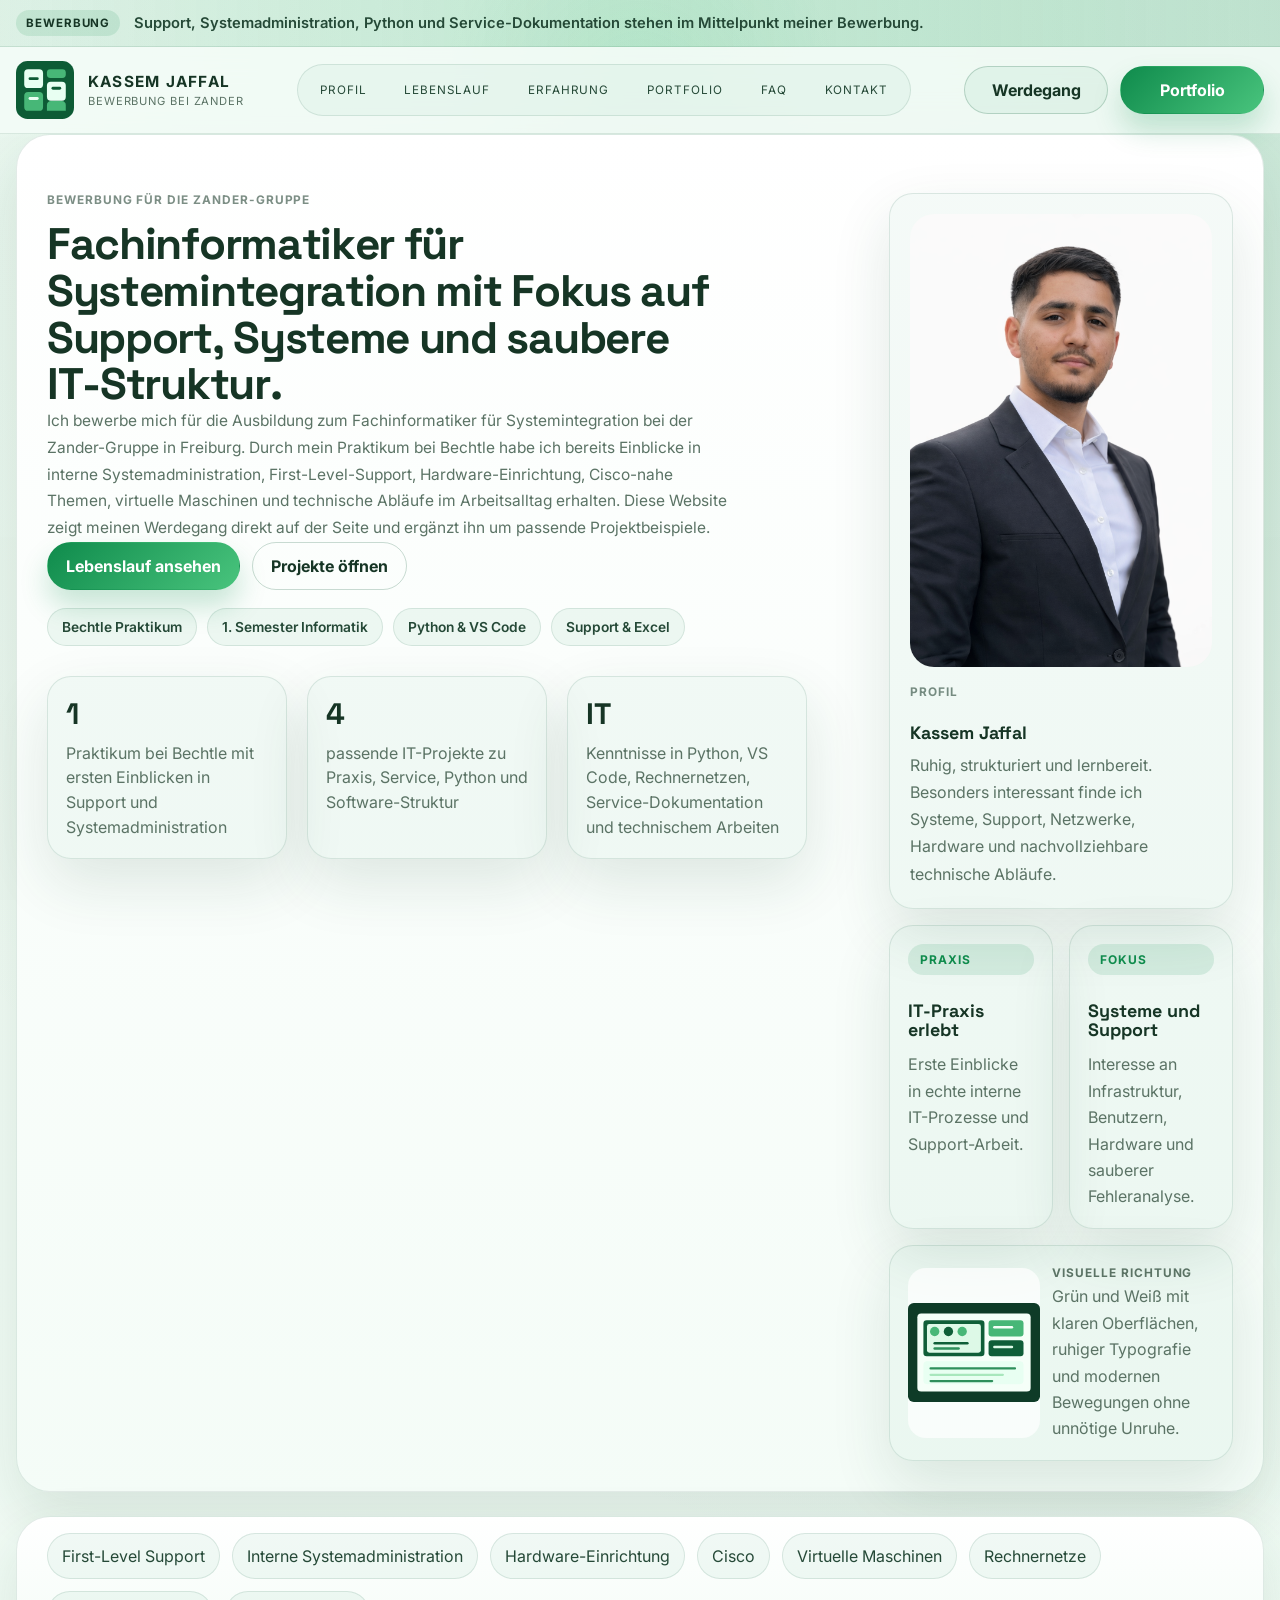
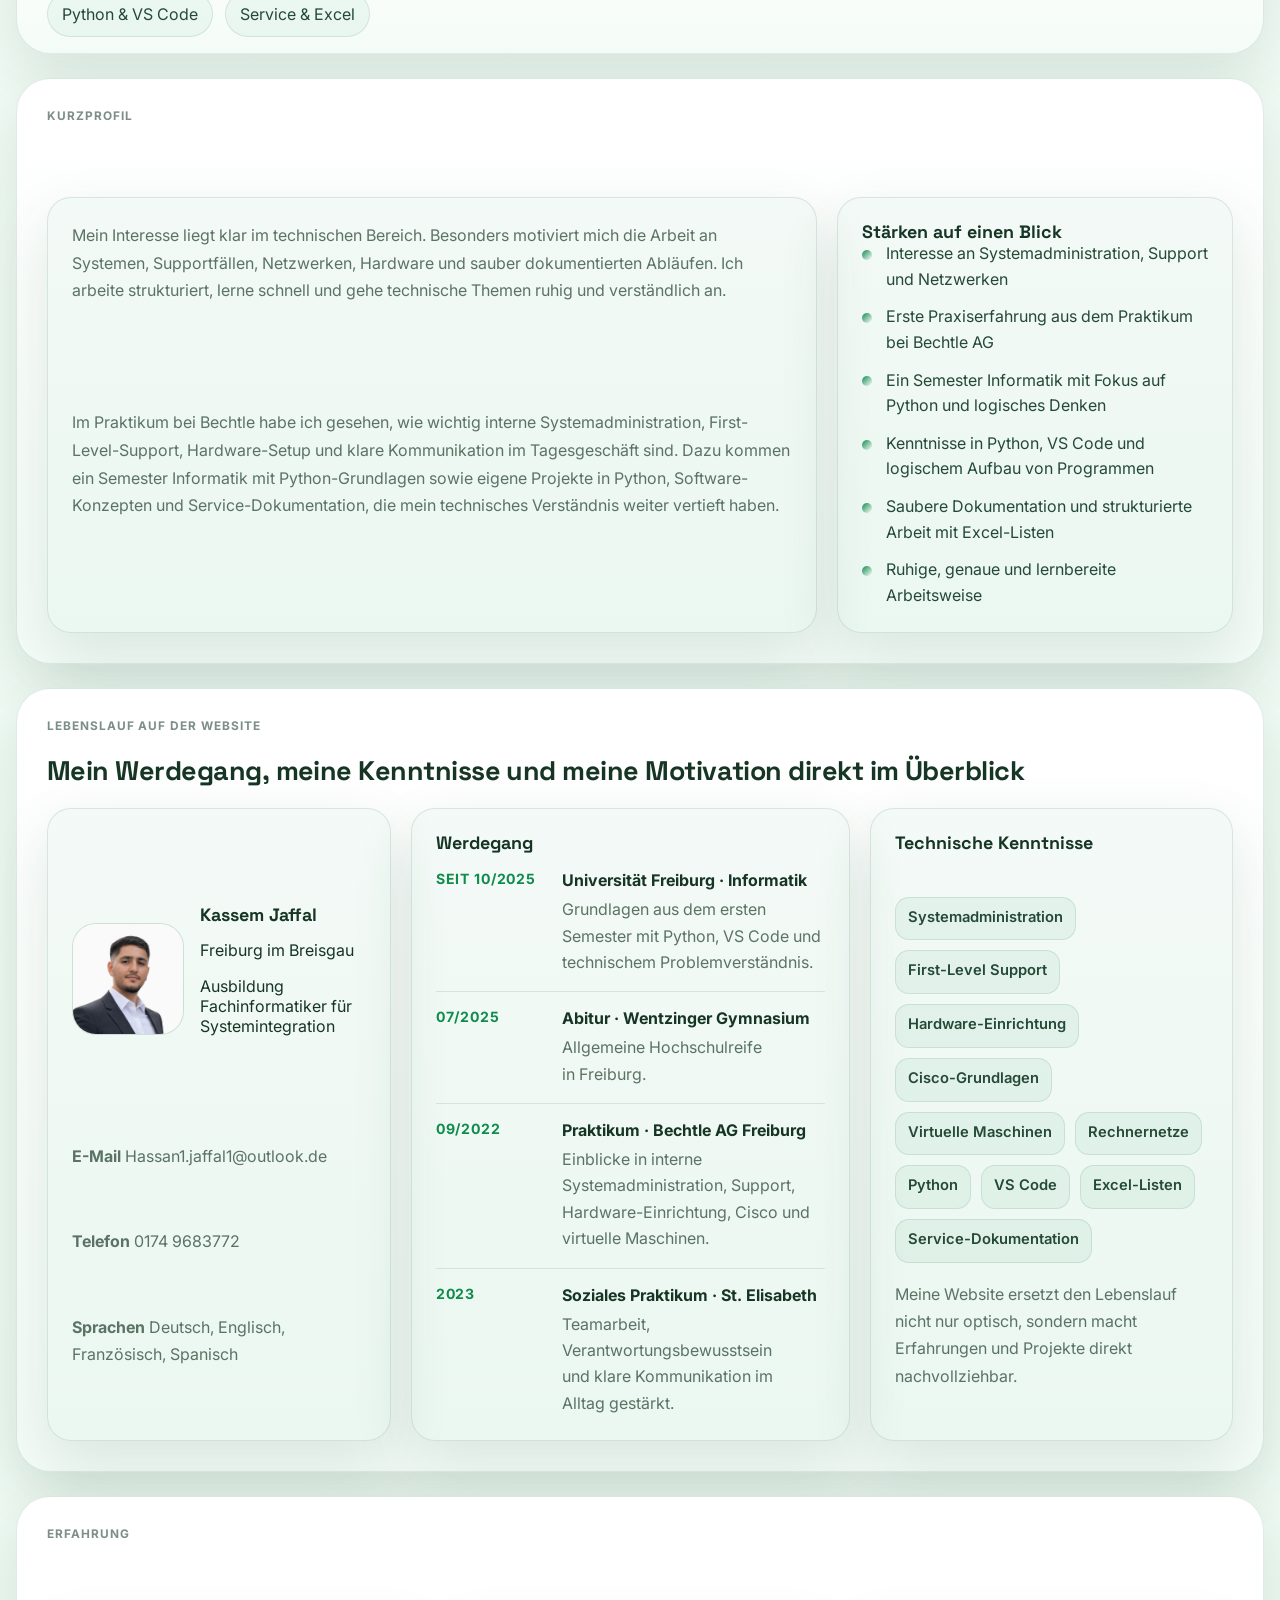
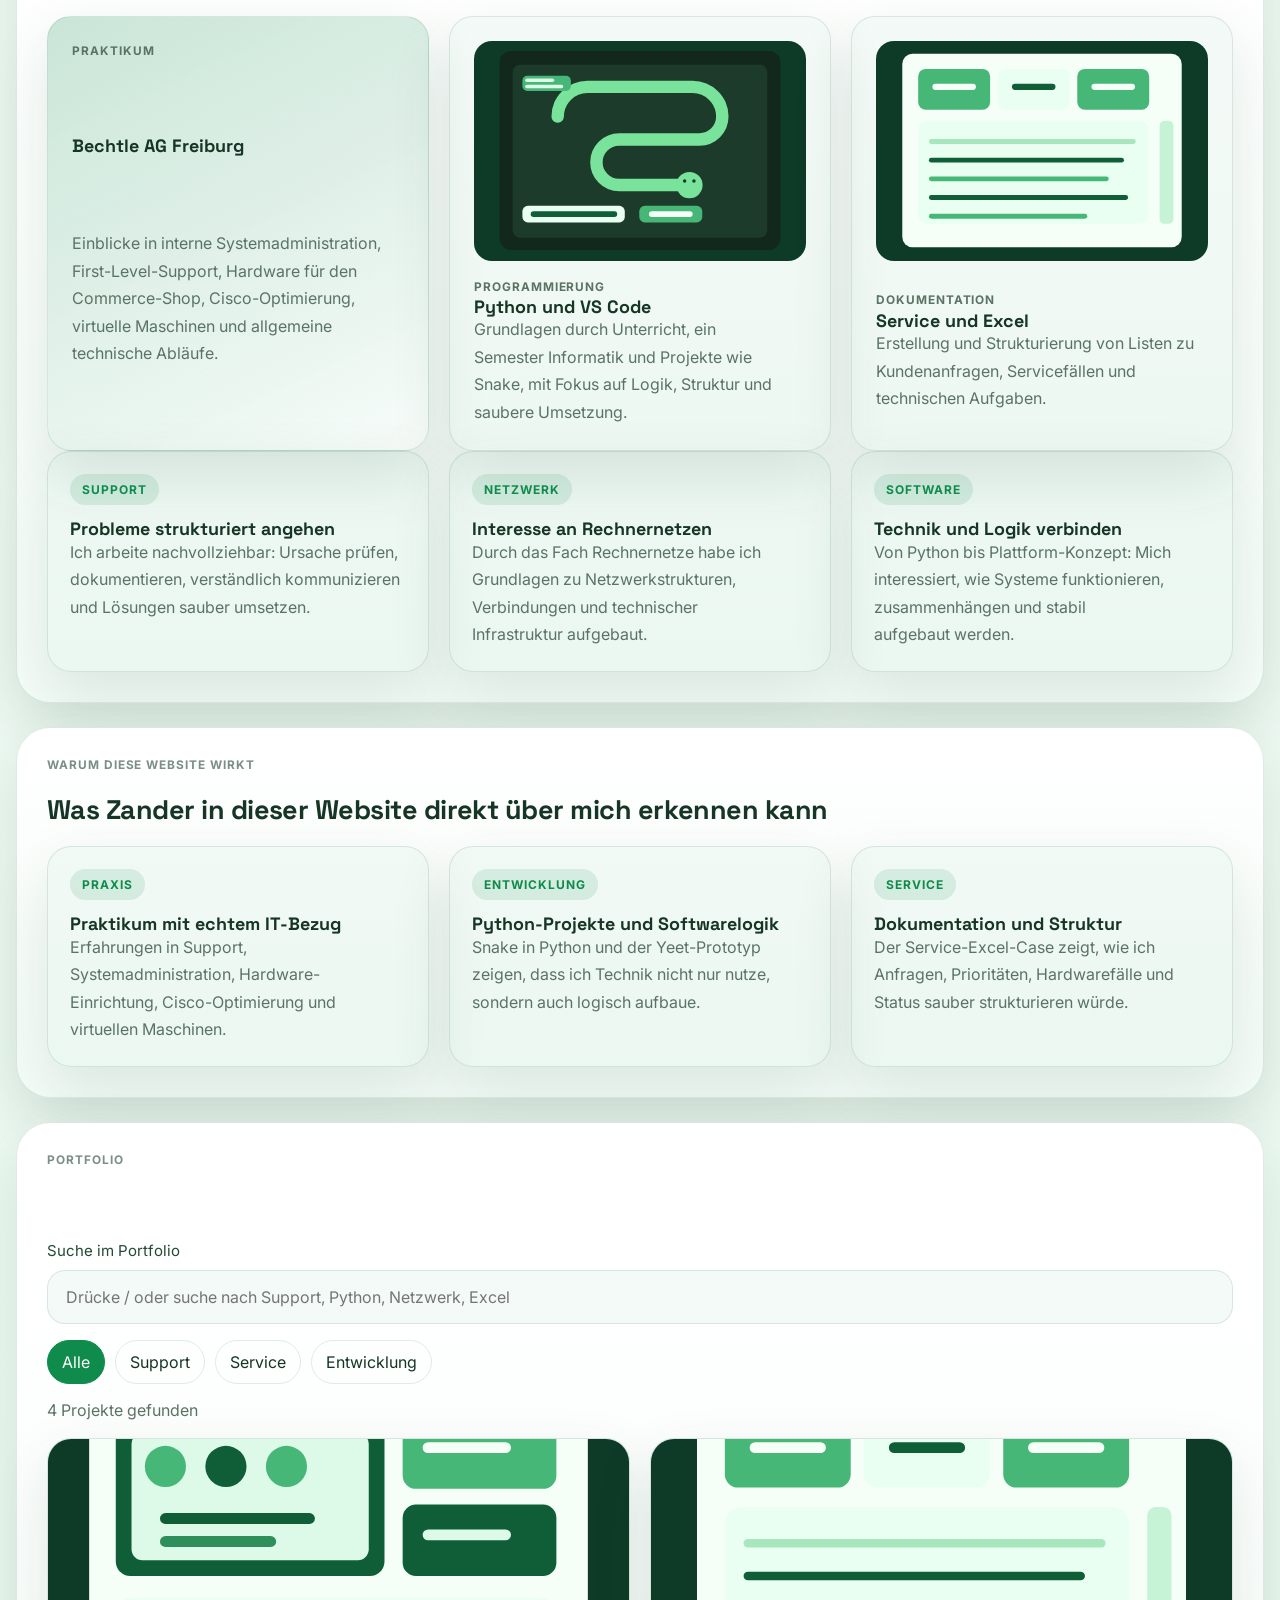
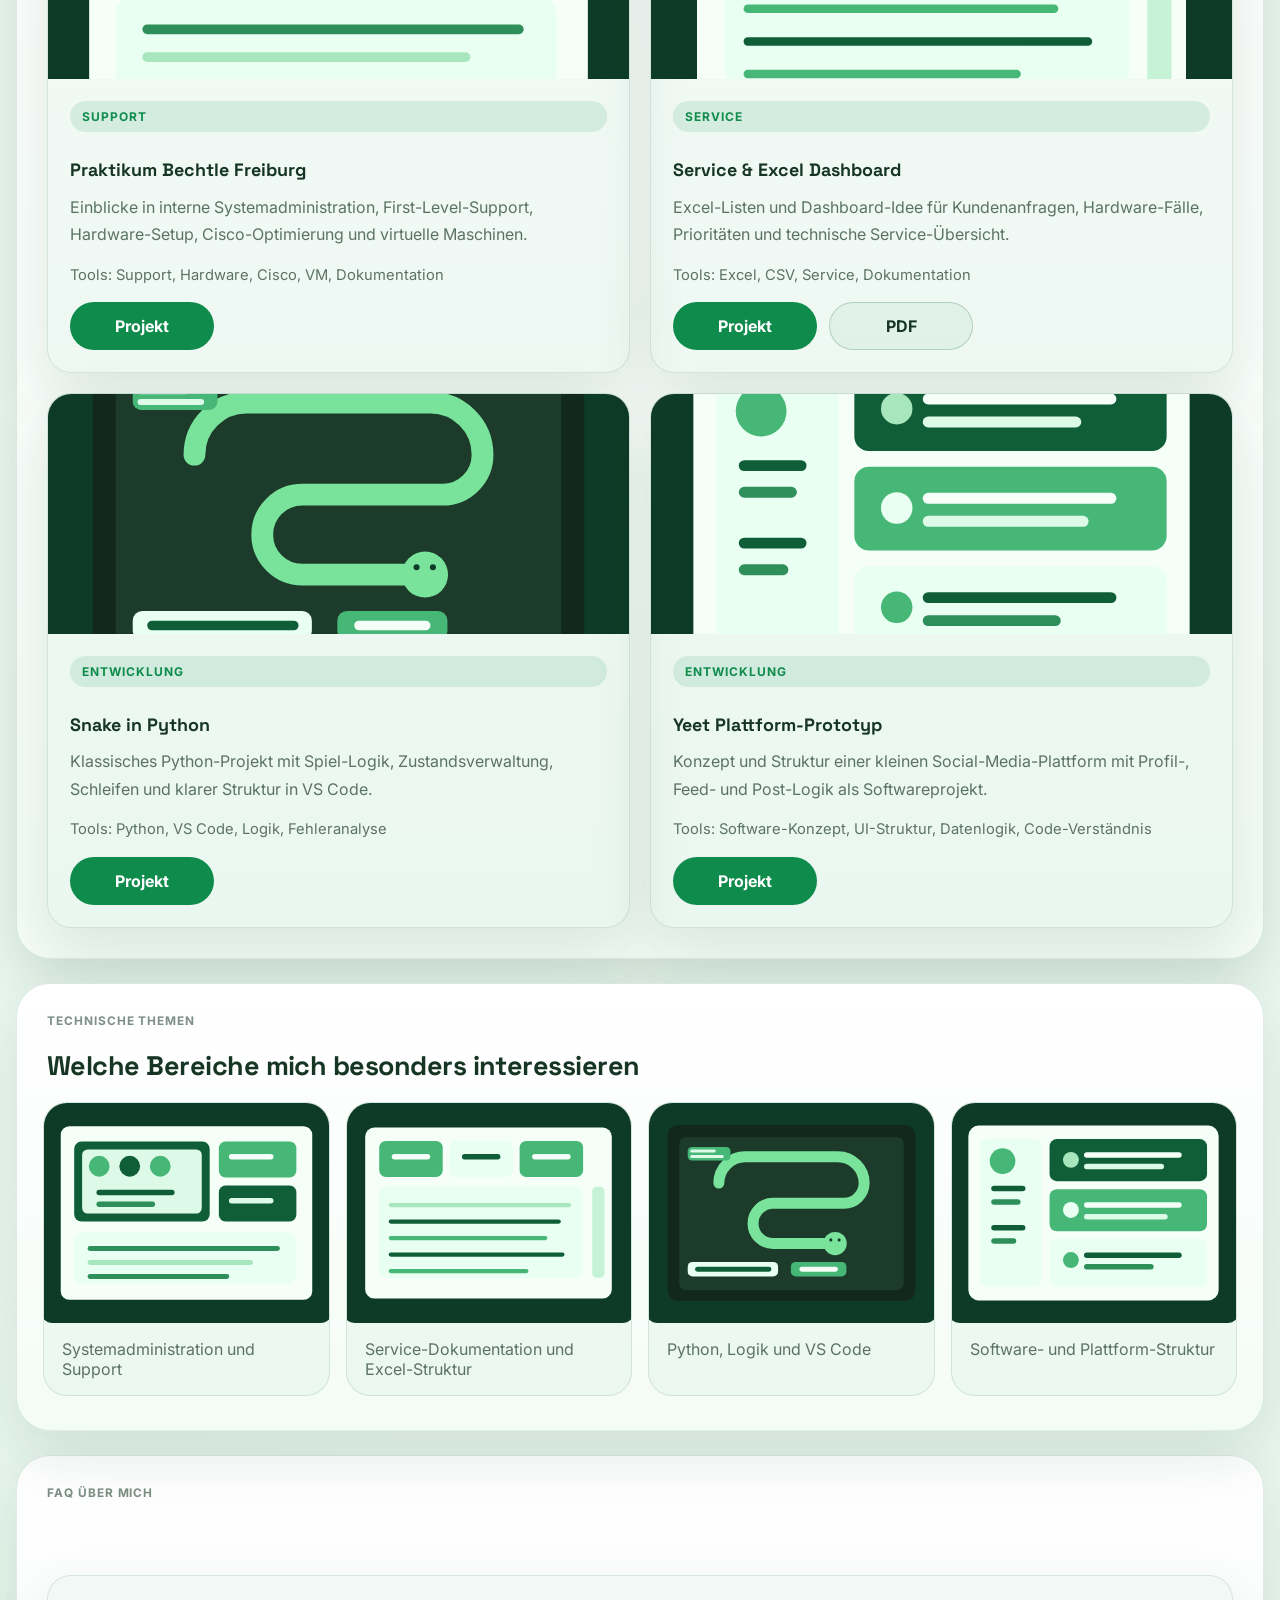
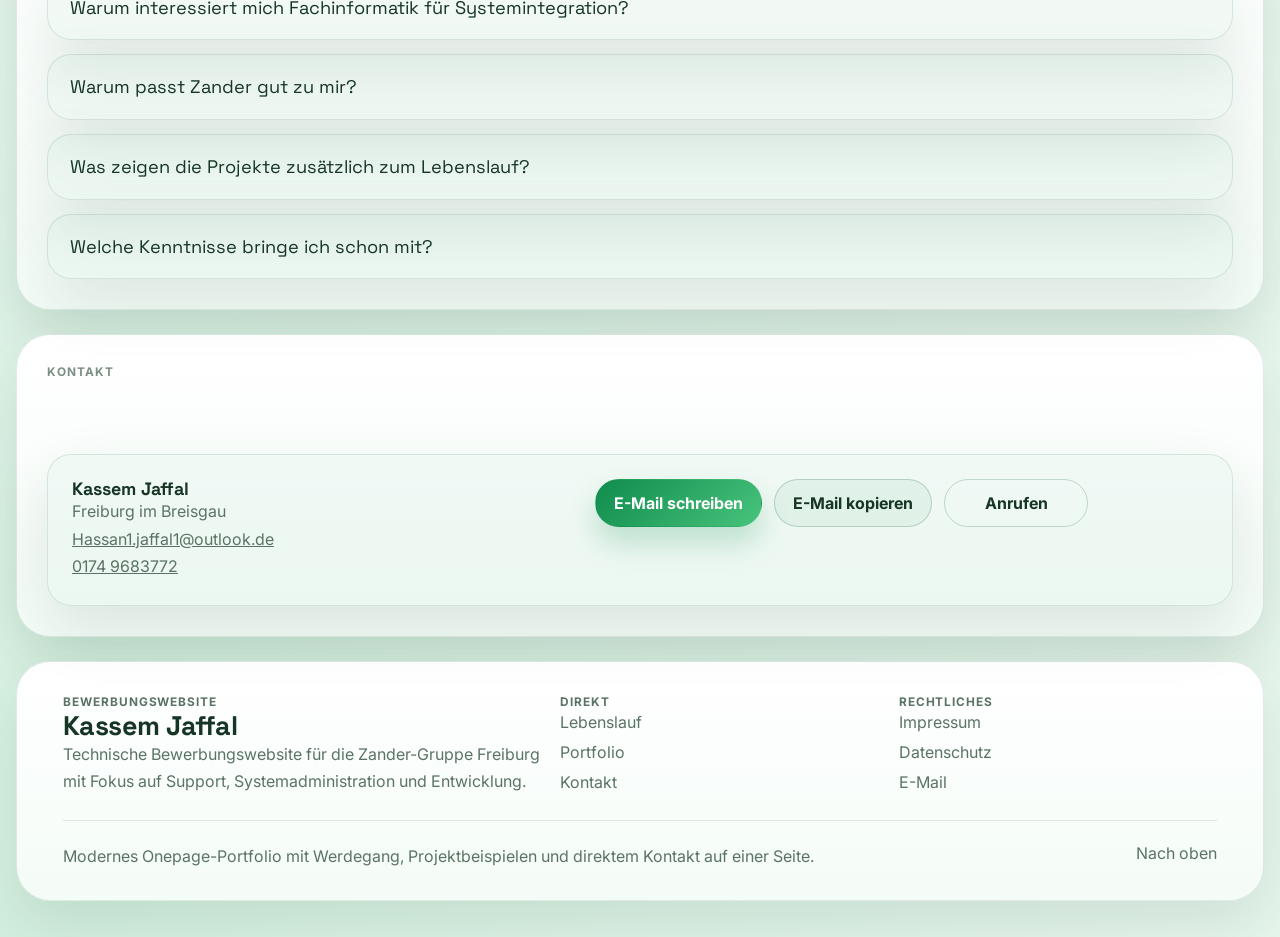
==== index.html @ 0fe43de8 "Build Bewerbung-Portfolio website for Zander" ====
<!DOCTYPE html>
<html lang="de">
  <head>
    <meta charset="UTF-8" />
    <meta name="viewport" content="width=device-width, initial-scale=1.0" />
    <title>Kassem Jaffal | Bewerbung Fachinformatiker für Systemintegration</title>
    <meta
      name="description"
      content="Bewerbungswebsite von Kassem Jaffal für die Zander-Gruppe Freiburg mit Fokus auf Systemadministration, Support, Python, Service-Dokumentation und technische Projektarbeit."
    />
    <link rel="stylesheet" href="styles.css" />
  </head>
  <body>
    <div class="scroll-progress" id="scrollProgress"></div>

    <div class="announcement-bar">
      <div class="announcement-bar__inner">
        <span class="announcement-bar__label">Bewerbung</span>
        <strong id="announcementText">Fachinformatiker für Systemintegration mit Praxiserfahrung im IT-Support und eigenem Portfolio für die Bewerbung bei Zander.</strong>
      </div>
    </div>

    <header class="site-header">
      <div class="site-header__inner">
        <a class="brand" href="#top" aria-label="Startseite">
          <img src="assets/bechtle-mark.svg" alt="Grün-weißes technisches Signet" />
          <span>
            <strong>Kassem Jaffal</strong>
            <small>Bewerbung bei Zander</small>
          </span>
        </a>

        <nav class="site-nav" aria-label="Hauptnavigation">
          <a class="site-nav__link" href="#profil">Profil</a>
          <a class="site-nav__link" href="#lebenslauf">Lebenslauf</a>
          <a class="site-nav__link" href="#erfahrung">Erfahrung</a>
          <a class="site-nav__link" href="#portfolio">Portfolio</a>
          <a class="site-nav__link" href="#faq">FAQ</a>
          <a class="site-nav__link" href="#kontakt">Kontakt</a>
        </nav>

        <div class="site-header__actions">
          <a class="button button--secondary" href="#lebenslauf">Werdegang</a>
          <a class="button button--primary" href="#portfolio">Portfolio</a>
        </div>
      </div>
    </header>

    <main id="top">
      <section class="hero" data-section="hero" data-reveal>
        <div class="hero__copy">
          <p class="eyebrow">Bewerbung für die Zander-Gruppe</p>
          <h1>Fachinformatiker für Systemintegration mit Fokus auf Support, Systeme und saubere IT-Struktur.</h1>
          <p class="hero__lead">
            Ich bewerbe mich für die Ausbildung zum Fachinformatiker für
            Systemintegration bei der Zander-Gruppe in Freiburg. Durch mein Praktikum bei
            Bechtle habe ich bereits Einblicke in interne Systemadministration,
            First-Level-Support, Hardware-Einrichtung, Cisco-nahe Themen,
            virtuelle Maschinen und technische Abläufe im Arbeitsalltag
            erhalten. Diese Website zeigt meinen Werdegang direkt auf der Seite
            und ergänzt ihn um passende Projektbeispiele.
          </p>

          <div class="hero__actions">
            <a class="button button--primary" href="#lebenslauf">Lebenslauf ansehen</a>
            <a class="button button--ghost" href="#portfolio">Projekte öffnen</a>
          </div>

          <div class="status-stack">
            <span class="status-pill">Bechtle Praktikum</span>
            <span class="status-pill">1. Semester Informatik</span>
            <span class="status-pill">Python &amp; VS Code</span>
            <span class="status-pill">Support &amp; Excel</span>
          </div>

          <div class="hero__facts">
            <article data-spotlight>
              <strong data-count="1">1</strong>
              <span>Praktikum bei Bechtle mit ersten Einblicken in Support und Systemadministration</span>
            </article>
            <article data-spotlight>
              <strong data-count="4">4</strong>
              <span>passende IT-Projekte zu Praxis, Service, Python und Software-Struktur</span>
            </article>
            <article data-spotlight>
              <strong>IT</strong>
              <span>Kenntnisse in Python, VS Code, Rechnernetzen, Service-Dokumentation und technischem Arbeiten</span>
            </article>
          </div>
        </div>

        <div class="hero__visual">
          <article class="portrait-card" data-spotlight>
            <div class="portrait-card__frame">
              <img
                class="portrait-card__photo"
                src="assets/portrait.png"
                alt="Portrait von Kassem Jaffal"
                loading="eager"
                onerror="this.onerror=null;this.src='assets/kassem-portrait.svg';this.classList.add('is-fallback');"
              />
            </div>
            <div class="portrait-card__copy">
              <p class="eyebrow">Profil</p>
              <h3>Kassem Jaffal</h3>
              <p>
                Ruhig, strukturiert und lernbereit. Besonders interessant finde
                ich Systeme, Support, Netzwerke, Hardware und nachvollziehbare
                technische Abläufe.
              </p>
            </div>
          </article>

          <div class="hero__mosaic">
            <article class="signal-card" data-spotlight>
              <span class="insight-card__kicker">Praxis</span>
              <h3>IT-Praxis erlebt</h3>
              <p>Erste Einblicke in echte interne IT-Prozesse und Support-Arbeit.</p>
            </article>
            <article class="signal-card" data-spotlight>
              <span class="insight-card__kicker">Fokus</span>
              <h3>Systeme und Support</h3>
              <p>Interesse an Infrastruktur, Benutzern, Hardware und sauberer Fehleranalyse.</p>
            </article>
            <article class="signal-card signal-card--wide" data-spotlight>
              <img src="assets/system-admin.svg" alt="Illustration zu Systemadministration und Support" loading="lazy" />
              <div>
                <p class="eyebrow">Visuelle Richtung</p>
                <p>Grün und Weiß mit klaren Oberflächen, ruhiger Typografie und modernen Bewegungen ohne unnötige Unruhe.</p>
              </div>
            </article>
          </div>
        </div>
      </section>

      <section class="section section--rail" data-reveal>
        <div class="info-rail">
          <span>First-Level Support</span>
          <span>Interne Systemadministration</span>
          <span>Hardware-Einrichtung</span>
          <span>Cisco</span>
          <span>Virtuelle Maschinen</span>
          <span>Rechnernetze</span>
          <span>Python &amp; VS Code</span>
          <span>Service &amp; Excel</span>
        </div>
      </section>

      <section class="section" id="profil" data-section="profil" data-reveal>
        <div class="section-heading">
          <p class="eyebrow">Kurzprofil</p>
          <h2>Warum mein Profil gut zu Zander und zur Fachinformatik passt</h2>
        </div>

        <div class="profile-grid">
          <article class="panel panel--wide" data-spotlight>
            <p>
              Mein Interesse liegt klar im technischen Bereich. Besonders
              motiviert mich die Arbeit an Systemen, Supportfällen,
              Netzwerken, Hardware und sauber dokumentierten Abläufen. Ich
              arbeite strukturiert, lerne schnell und gehe technische Themen
              ruhig und verständlich an.
            </p>
            <p>
              Im Praktikum bei Bechtle habe ich gesehen, wie wichtig
              interne Systemadministration, First-Level-Support, Hardware-Setup
              und klare Kommunikation im Tagesgeschäft sind. Dazu kommen ein
              Semester Informatik mit Python-Grundlagen sowie eigene Projekte in
              Python, Software-Konzepten und Service-Dokumentation, die mein
              technisches Verständnis weiter vertieft haben.
            </p>
          </article>

          <aside class="panel" data-spotlight>
            <h3>Stärken auf einen Blick</h3>
            <ul class="check-list">
              <li>Interesse an Systemadministration, Support und Netzwerken</li>
              <li>Erste Praxiserfahrung aus dem Praktikum bei Bechtle AG</li>
              <li>Ein Semester Informatik mit Fokus auf Python und logisches Denken</li>
              <li>Kenntnisse in Python, VS Code und logischem Aufbau von Programmen</li>
              <li>Saubere Dokumentation und strukturierte Arbeit mit Excel-Listen</li>
              <li>Ruhige, genaue und lernbereite Arbeitsweise</li>
            </ul>
          </aside>
        </div>
      </section>

      <section class="section" id="lebenslauf" data-section="lebenslauf" data-reveal>
        <div class="section-heading">
          <p class="eyebrow">Lebenslauf auf der Website</p>
          <h2>Mein Werdegang, meine Kenntnisse und meine Motivation direkt im Überblick</h2>
        </div>

        <div class="resume-board">
          <article class="resume-card resume-card--profile" data-spotlight>
            <div class="resume-card__profile">
              <img
                class="resume-card__photo"
                src="assets/portrait.png"
                alt="Portrait von Kassem Jaffal"
                loading="lazy"
                onerror="this.onerror=null;this.src='assets/kassem-portrait.svg';this.classList.add('is-fallback');"
              />
              <div>
                <h3>Kassem Jaffal</h3>
                <p>Freiburg im Breisgau</p>
                <p>Ausbildung Fachinformatiker für Systemintegration</p>
              </div>
            </div>
            <div class="resume-list">
              <p><strong>E-Mail</strong> Hassan1.jaffal1@outlook.de</p>
              <p><strong>Telefon</strong> 0174 9683772</p>
              <p><strong>Sprachen</strong> Deutsch, Englisch, Französisch, Spanisch</p>
            </div>
          </article>

          <article class="resume-card resume-card--timeline" data-spotlight>
            <h3>Werdegang</h3>
            <div class="timeline">
              <article class="timeline-item">
                <span class="timeline-item__date">seit 10/2025</span>
                <div>
                  <strong>Universität Freiburg · Informatik</strong>
                  <p>Grundlagen aus dem ersten Semester mit Python, VS Code und technischem Problemverständnis.</p>
                </div>
              </article>
              <article class="timeline-item">
                <span class="timeline-item__date">07/2025</span>
                <div>
                  <strong>Abitur · Wentzinger Gymnasium</strong>
                  <p>Allgemeine Hochschulreife in Freiburg.</p>
                </div>
              </article>
              <article class="timeline-item">
                <span class="timeline-item__date">09/2022</span>
                <div>
                  <strong>Praktikum · Bechtle AG Freiburg</strong>
                  <p>Einblicke in interne Systemadministration, Support, Hardware-Einrichtung, Cisco und virtuelle Maschinen.</p>
                </div>
              </article>
              <article class="timeline-item">
                <span class="timeline-item__date">2023</span>
                <div>
                  <strong>Soziales Praktikum · St. Elisabeth</strong>
                  <p>Teamarbeit, Verantwortungsbewusstsein und klare Kommunikation im Alltag gestärkt.</p>
                </div>
              </article>
            </div>
          </article>

          <article class="resume-card" data-spotlight>
            <h3>Technische Kenntnisse</h3>
            <div class="skill-matrix">
              <span>Systemadministration</span>
              <span>First-Level Support</span>
              <span>Hardware-Einrichtung</span>
              <span>Cisco-Grundlagen</span>
              <span>Virtuelle Maschinen</span>
              <span>Rechnernetze</span>
              <span>Python</span>
              <span>VS Code</span>
              <span>Excel-Listen</span>
              <span>Service-Dokumentation</span>
            </div>
            <p class="resume-note">
              Meine Website ersetzt den Lebenslauf nicht nur optisch, sondern
              macht Erfahrungen und Projekte direkt nachvollziehbar.
            </p>
          </article>
        </div>
      </section>

      <section class="section" id="erfahrung" data-section="erfahrung" data-reveal>
        <div class="section-heading">
          <p class="eyebrow">Erfahrung</p>
          <h2>Praxis, Unterricht und eigene Projekte greifen bei mir zusammen</h2>
        </div>

        <div class="story-grid">
          <article class="story-card story-card--accent" data-spotlight>
            <p class="eyebrow">Praktikum</p>
            <h3>Bechtle AG Freiburg</h3>
            <p>
              Einblicke in interne Systemadministration, First-Level-Support,
              Hardware für den Commerce-Shop, Cisco-Optimierung,
              virtuelle Maschinen und allgemeine technische Abläufe.
            </p>
          </article>

          <article class="story-card" data-spotlight>
            <img src="assets/snake-python.svg" alt="Python-Illustration" loading="lazy" />
            <div>
              <p class="eyebrow">Programmierung</p>
              <h3>Python und VS Code</h3>
              <p>Grundlagen durch Unterricht, ein Semester Informatik und Projekte wie Snake, mit Fokus auf Logik, Struktur und saubere Umsetzung.</p>
            </div>
          </article>

          <article class="story-card" data-spotlight>
            <img src="assets/service-excel.svg" alt="Service- und Excel-Illustration" loading="lazy" />
            <div>
              <p class="eyebrow">Dokumentation</p>
              <h3>Service und Excel</h3>
              <p>Erstellung und Strukturierung von Listen zu Kundenanfragen, Servicefällen und technischen Aufgaben.</p>
            </div>
          </article>
        </div>

        <div class="trend-grid">
          <article class="trend-card" data-spotlight>
            <span class="insight-card__kicker">Support</span>
            <h3>Probleme strukturiert angehen</h3>
            <p>Ich arbeite nachvollziehbar: Ursache prüfen, dokumentieren, verständlich kommunizieren und Lösungen sauber umsetzen.</p>
          </article>
          <article class="trend-card" data-spotlight>
            <span class="insight-card__kicker">Netzwerk</span>
            <h3>Interesse an Rechnernetzen</h3>
            <p>Durch das Fach Rechnernetze habe ich Grundlagen zu Netzwerkstrukturen, Verbindungen und technischer Infrastruktur aufgebaut.</p>
          </article>
          <article class="trend-card" data-spotlight>
            <span class="insight-card__kicker">Software</span>
            <h3>Technik und Logik verbinden</h3>
            <p>Von Python bis Plattform-Konzept: Mich interessiert, wie Systeme funktionieren, zusammenhängen und stabil aufgebaut werden.</p>
          </article>
        </div>
      </section>

      <section class="section" id="insights" data-section="insights" data-reveal>
        <div class="section-heading">
          <p class="eyebrow">Warum diese Website wirkt</p>
          <h2>Was Zander in dieser Website direkt über mich erkennen kann</h2>
        </div>

        <div class="insight-grid">
          <article class="insight-card" data-spotlight>
            <span class="insight-card__kicker">Praxis</span>
            <h3>Praktikum mit echtem IT-Bezug</h3>
            <p>Erfahrungen in Support, Systemadministration, Hardware-Einrichtung, Cisco-Optimierung und virtuellen Maschinen.</p>
          </article>

          <article class="insight-card" data-spotlight>
            <span class="insight-card__kicker">Entwicklung</span>
            <h3>Python-Projekte und Softwarelogik</h3>
            <p>Snake in Python und der Yeet-Prototyp zeigen, dass ich Technik nicht nur nutze, sondern auch logisch aufbaue.</p>
          </article>

          <article class="insight-card" data-spotlight>
            <span class="insight-card__kicker">Service</span>
            <h3>Dokumentation und Struktur</h3>
            <p>Der Service-Excel-Case zeigt, wie ich Anfragen, Prioritäten, Hardwarefälle und Status sauber strukturieren würde.</p>
          </article>
        </div>
      </section>

      <section class="section" id="portfolio" data-section="portfolio" data-reveal>
        <div class="section-heading">
          <p class="eyebrow">Portfolio</p>
          <h2>Passende technische Projekte für die Bewerbung bei Zander</h2>
        </div>

        <div class="portfolio-toolbar">
          <label class="search-field" for="portfolioSearch">
            <span>Suche im Portfolio</span>
            <input
              id="portfolioSearch"
              type="search"
              placeholder="Drücke / oder suche nach Support, Python, Netzwerk, Excel"
              autocomplete="off"
            />
          </label>

          <div class="filter-chips" aria-label="Portfolio-Kategorien">
            <button class="chip is-active" type="button" data-filter="all">Alle</button>
            <button class="chip" type="button" data-filter="support">Support</button>
            <button class="chip" type="button" data-filter="service">Service</button>
            <button class="chip" type="button" data-filter="development">Entwicklung</button>
          </div>
        </div>

        <p class="results-copy" id="portfolioResultCount">4 Projekte gefunden</p>

        <div class="portfolio-grid" id="portfolioGrid">
          <article
            class="portfolio-card"
            data-category="support"
            data-search="bechtle praktikum systemadministration support cisco virtuelle maschine hardware commerce shop first level support"
            data-spotlight
          >
            <img src="assets/system-admin.svg" alt="Illustration zu Systemadministration und Support" loading="lazy" />
            <div class="portfolio-card__body">
              <span class="portfolio-card__tag">Support</span>
              <h3>Praktikum Bechtle Freiburg</h3>
              <p>Einblicke in interne Systemadministration, First-Level-Support, Hardware-Setup, Cisco-Optimierung und virtuelle Maschinen.</p>
              <p class="portfolio-card__meta">Tools: Support, Hardware, Cisco, VM, Dokumentation</p>
              <div class="portfolio-card__actions">
                <a class="button button--card" href="projects/bechtle-praktikum.html">Projekt</a>
              </div>
            </div>
          </article>

          <article
            class="portfolio-card"
            data-category="service"
            data-search="excel service dashboard kundenanfragen ticketliste dokumentation service excel listen anfragen"
            data-spotlight
          >
            <img src="assets/service-excel.svg" alt="Illustration zu Service und Excel" loading="lazy" />
            <div class="portfolio-card__body">
              <span class="portfolio-card__tag">Service</span>
              <h3>Service &amp; Excel Dashboard</h3>
              <p>Excel-Listen und Dashboard-Idee für Kundenanfragen, Hardware-Fälle, Prioritäten und technische Service-Übersicht.</p>
              <p class="portfolio-card__meta">Tools: Excel, CSV, Service, Dokumentation</p>
              <div class="portfolio-card__actions">
                <a class="button button--card" href="projects/service-excel.html">Projekt</a>
                <a class="button button--secondary" href="downloads/Bechtle_IT_Service_Dashboard.pdf">PDF</a>
              </div>
            </div>
          </article>

          <article
            class="portfolio-card"
            data-category="development"
            data-search="python snake vscode programmierung spiel logik python erstes semester"
            data-spotlight
          >
            <img src="assets/snake-python.svg" alt="Illustration zu Python Snake" loading="lazy" />
            <div class="portfolio-card__body">
              <span class="portfolio-card__tag">Entwicklung</span>
              <h3>Snake in Python</h3>
              <p>Klassisches Python-Projekt mit Spiel-Logik, Zustandsverwaltung, Schleifen und klarer Struktur in VS Code.</p>
              <p class="portfolio-card__meta">Tools: Python, VS Code, Logik, Fehleranalyse</p>
              <div class="portfolio-card__actions">
                <a class="button button--card" href="projects/python-snake.html">Projekt</a>
              </div>
            </div>
          </article>

          <article
            class="portfolio-card"
            data-category="development"
            data-search="yeet plattform social media plattform software konzept posten feed profil python andere sprachen"
            data-spotlight
          >
            <img src="assets/yeet-platform.svg" alt="Illustration zu einer Plattform-Struktur" loading="lazy" />
            <div class="portfolio-card__body">
              <span class="portfolio-card__tag">Entwicklung</span>
              <h3>Yeet Plattform-Prototyp</h3>
              <p>Konzept und Struktur einer kleinen Social-Media-Plattform mit Profil-, Feed- und Post-Logik als Softwareprojekt.</p>
              <p class="portfolio-card__meta">Tools: Software-Konzept, UI-Struktur, Datenlogik, Code-Verständnis</p>
              <div class="portfolio-card__actions">
                <a class="button button--card" href="projects/yeet-platform.html">Projekt</a>
              </div>
            </div>
          </article>
        </div>

        <p class="empty-state" id="portfolioEmptyState" hidden>Keine Projekte passen zur aktuellen Suche.</p>
      </section>

      <section class="section" data-reveal>
        <div class="section-heading">
          <p class="eyebrow">Technische Themen</p>
          <h2>Welche Bereiche mich besonders interessieren</h2>
        </div>

        <div class="image-rail" aria-label="Technische Themen">
          <div class="image-rail__track">
            <article class="image-rail__card" data-spotlight>
              <img src="assets/system-admin.svg" alt="Systemadministration" loading="lazy" />
              <p>Systemadministration und Support</p>
            </article>
            <article class="image-rail__card" data-spotlight>
              <img src="assets/service-excel.svg" alt="Excel und Service" loading="lazy" />
              <p>Service-Dokumentation und Excel-Struktur</p>
            </article>
            <article class="image-rail__card" data-spotlight>
              <img src="assets/snake-python.svg" alt="Python und VS Code" loading="lazy" />
              <p>Python, Logik und VS Code</p>
            </article>
            <article class="image-rail__card" data-spotlight>
              <img src="assets/yeet-platform.svg" alt="Software-Konzept" loading="lazy" />
              <p>Software- und Plattform-Struktur</p>
            </article>
          </div>
        </div>
      </section>

      <section class="section" id="faq" data-section="faq" data-reveal>
        <div class="section-heading">
          <p class="eyebrow">FAQ über mich</p>
          <h2>Die wichtigsten Fragen für Zander schnell beantwortet</h2>
        </div>

        <div class="faq-list">
          <article class="faq-item" data-spotlight>
            <button class="faq-trigger" type="button" aria-expanded="false">
              Warum interessiert mich Fachinformatik für Systemintegration?
            </button>
            <div class="faq-content" hidden>
              <p>Weil mich Systeme, Support, Hardware, Netzwerke und technische Abläufe stärker reizen als reine Theorie. Ich arbeite gern direkt an Lösungen.</p>
            </div>
          </article>

          <article class="faq-item" data-spotlight>
            <button class="faq-trigger" type="button" aria-expanded="false">
              Warum passt Zander gut zu mir?
            </button>
            <div class="faq-content" hidden>
              <p>Weil Zander für moderne technische Infrastruktur, Teamarbeit und verlässlichen Service steht. Genau diese Mischung passt zu meinen Stärken und meiner Motivation.</p>
            </div>
          </article>

          <article class="faq-item" data-spotlight>
            <button class="faq-trigger" type="button" aria-expanded="false">
              Was zeigen die Projekte zusätzlich zum Lebenslauf?
            </button>
            <div class="faq-content" hidden>
              <p>Sie zeigen, dass ich technische Themen nicht nur interessant finde, sondern selbst in Projekte, Dokumentation und Softwarelogik übersetzen kann.</p>
            </div>
          </article>

          <article class="faq-item" data-spotlight>
            <button class="faq-trigger" type="button" aria-expanded="false">
              Welche Kenntnisse bringe ich schon mit?
            </button>
            <div class="faq-content" hidden>
              <p>Einblicke in Support und Systemadministration, Grundlagen in Python und VS Code, Interesse an Netzwerken, Erfahrung mit Excel-Listen sowie eine strukturierte Arbeitsweise.</p>
            </div>
          </article>
        </div>
      </section>

      <section class="section section--contact" id="kontakt" data-section="kontakt" data-reveal>
        <div class="section-heading">
          <p class="eyebrow">Kontakt</p>
          <h2>Direkte Kontaktmöglichkeiten ohne Umwege</h2>
        </div>

        <div class="contact-panel" data-spotlight>
          <div>
            <h3>Kassem Jaffal</h3>
            <p>Freiburg im Breisgau</p>
            <p><a href="mailto:Hassan1.jaffal1@outlook.de">Hassan1.jaffal1@outlook.de</a></p>
            <p><a href="tel:+491749683772">0174 9683772</a></p>
          </div>
          <div class="contact-actions">
            <a class="button button--primary" href="mailto:Hassan1.jaffal1@outlook.de">E-Mail schreiben</a>
            <button class="button button--secondary" type="button" id="copyEmailButton" data-copy="Hassan1.jaffal1@outlook.de">E-Mail kopieren</button>
            <a class="button button--ghost" href="tel:+491749683772">Anrufen</a>
          </div>
        </div>
      </section>
    </main>

    <footer class="site-footer">
      <div class="site-footer__inner">
        <div>
          <p class="eyebrow">Bewerbungswebsite</p>
          <h2>Kassem Jaffal</h2>
          <p>Technische Bewerbungswebsite für die Zander-Gruppe Freiburg mit Fokus auf Support, Systemadministration und Entwicklung.</p>
        </div>

        <div>
          <p class="eyebrow">Direkt</p>
          <ul class="footer-links">
            <li><a href="#lebenslauf">Lebenslauf</a></li>
            <li><a href="#portfolio">Portfolio</a></li>
            <li><a href="#kontakt">Kontakt</a></li>
          </ul>
        </div>

        <div>
          <p class="eyebrow">Rechtliches</p>
          <ul class="footer-links">
            <li><a href="legal/impressum.html">Impressum</a></li>
            <li><a href="legal/datenschutz.html">Datenschutz</a></li>
            <li><a href="mailto:Hassan1.jaffal1@outlook.de">E-Mail</a></li>
          </ul>
        </div>
      </div>

      <div class="site-footer__meta">
        <p>Modernes Onepage-Portfolio mit Werdegang, Projektbeispielen und direktem Kontakt auf einer Seite.</p>
        <a class="back-to-top" href="#top">Nach oben</a>
      </div>
    </footer>

    <div class="copy-toast" id="copyToast" hidden>E-Mail-Adresse kopiert</div>

    <script src="main.js"></script>
  </body>
</html>
---- styles.css ----
@import url("https://fonts.googleapis.com/css2?family=Inter:wght@400;500;600;700;800&family=Space+Grotesk:wght@500;700&display=swap");

:root {
  --bg: #edf8f1;
  --bg-soft: #ffffff;
  --panel: #ffffff;
  --panel-soft: #f4fcf7;
  --surface: rgba(20, 103, 63, 0.04);
  --surface-strong: rgba(20, 103, 63, 0.09);
  --line: rgba(16, 92, 57, 0.12);
  --line-strong: rgba(16, 92, 57, 0.22);
  --text: #163525;
  --muted: #5b7365;
  --muted-strong: #254937;
  --accent: #0f8b4c;
  --accent-soft: #49c47d;
  --white: #ffffff;
  --shadow: 0 24px 60px rgba(28, 72, 47, 0.12);
  --radius-xl: 34px;
  --radius-lg: 24px;
  --radius-md: 18px;
  --site-width: min(1320px, calc(100% - 32px));
  --title-font: "Space Grotesk", sans-serif;
  --body-font: "Inter", sans-serif;
}

* {
  box-sizing: border-box;
}

html {
  scroll-behavior: smooth;
}

body,
p,
li,
figcaption {
  hyphens: auto;
}

body {
  position: relative;
  isolation: isolate;
  min-height: 100vh;
  --scroll-darkness: 0;
  --pointer-x: 50%;
  --pointer-y: 10%;
  margin: 0;
  font-family: var(--body-font);
  color: var(--text);
  background:
    radial-gradient(circle at top right, rgba(15, 139, 76, 0.18), transparent 22%),
    radial-gradient(circle at bottom left, rgba(73, 196, 125, 0.12), transparent 16%),
    linear-gradient(180deg, #f3fcf6 0%, #e7f6ed 100%);
}

body::before {
  content: "";
  position: fixed;
  inset: 0;
  z-index: -1;
  pointer-events: none;
  background:
    linear-gradient(180deg, rgba(5, 56, 31, 0.04), rgba(5, 56, 31, 0.18)),
    radial-gradient(circle at center, rgba(15, 139, 76, 0.08), transparent 48%);
  opacity: calc(0.06 + (var(--scroll-darkness) * 0.38));
  transition: opacity 180ms linear;
}

body::after {
  content: "";
  position: fixed;
  inset: 0;
  z-index: -1;
  pointer-events: none;
  background:
    radial-gradient(circle 320px at var(--pointer-x) var(--pointer-y), rgba(73, 196, 125, 0.12), transparent 62%);
  opacity: 0.85;
}

img {
  display: block;
  max-width: 100%;
}

a {
  color: inherit;
}

button,
input,
textarea,
select {
  font: inherit;
}

.scroll-progress {
  position: fixed;
  z-index: 70;
  top: 0;
  left: 0;
  width: 0;
  height: 4px;
  background: linear-gradient(90deg, var(--accent), var(--white));
}

.announcement-bar {
  border-bottom: 1px solid var(--line);
  background: linear-gradient(90deg, rgba(15, 139, 76, 0.06), rgba(73, 196, 125, 0.18), rgba(15, 139, 76, 0.06));
}

.announcement-bar__inner,
.site-header__inner,
.hero,
.section,
.site-footer__inner,
.site-footer__meta {
  width: var(--site-width);
  margin-inline: auto;
}

.announcement-bar__inner {
  display: flex;
  align-items: center;
  gap: 14px;
  min-height: 46px;
}

.announcement-bar__label,
.eyebrow,
.brand small,
.brand strong,
.site-nav__link {
  letter-spacing: 0.08em;
  text-transform: uppercase;
}

.announcement-bar__label {
  padding: 6px 10px;
  border-radius: 999px;
  background: rgba(15, 139, 76, 0.12);
  font-size: 0.72rem;
  font-weight: 700;
}

.announcement-bar strong {
  color: var(--muted-strong);
  font-size: 0.92rem;
  font-weight: 600;
}

.site-header {
  position: sticky;
  top: 0;
  z-index: 60;
  border-bottom: 1px solid var(--line);
  backdrop-filter: blur(18px);
  background: rgba(244, 252, 247, 0.86);
  transition: transform 260ms ease, opacity 260ms ease, background-color 260ms ease;
  will-change: transform;
}

.site-header__inner {
  display: flex;
  align-items: center;
  justify-content: space-between;
  gap: 18px;
  min-height: 86px;
}

.brand {
  display: inline-flex;
  align-items: center;
  gap: 14px;
  text-decoration: none;
}

.brand img {
  width: 58px;
  height: 58px;
}

.brand span {
  display: grid;
  gap: 3px;
}

.brand strong {
  font-size: 0.96rem;
}

.brand small {
  color: var(--muted);
  font-size: 0.7rem;
}

.site-nav {
  display: flex;
  align-items: center;
  gap: 10px;
  padding: 8px;
  border: 1px solid var(--line);
  border-radius: 999px;
  background: rgba(15, 139, 76, 0.04);
}

.site-nav__link {
  padding: 10px 14px;
  border-radius: 999px;
  color: var(--muted-strong);
  font-size: 0.73rem;
  text-decoration: none;
}

.site-nav__link:hover,
.site-nav__link.is-active {
  background: var(--accent);
  color: var(--white);
}

.site-header__actions,
.hero__actions,
.portfolio-card__actions {
  display: flex;
  flex-wrap: wrap;
  gap: 12px;
}

.button,
.chip,
.faq-trigger,
.portfolio-card,
.insight-card,
.story-card,
.trend-card {
  transition:
    transform 180ms ease,
    background-color 180ms ease,
    border-color 180ms ease,
    color 180ms ease,
    box-shadow 180ms ease;
}

.button {
  display: inline-flex;
  align-items: center;
  justify-content: center;
  min-width: 144px;
  padding: 13px 18px;
  border: 1px solid transparent;
  border-radius: 999px;
  text-decoration: none;
  font-weight: 700;
}

.button:hover,
.chip:hover,
.faq-trigger:hover,
.portfolio-card:hover,
.insight-card:hover,
.story-card:hover,
.trend-card:hover {
  transform: translateY(-2px);
}

.button--primary,
.download-link {
  color: var(--white);
  background: linear-gradient(135deg, var(--accent), var(--accent-soft));
  box-shadow: 0 16px 28px rgba(15, 139, 76, 0.22);
}

.button--secondary {
  border-color: var(--line-strong);
  background: rgba(15, 139, 76, 0.06);
  color: var(--text);
}

.button--ghost {
  border-color: var(--line-strong);
  background: transparent;
  color: var(--text);
}

.button--card {
  background: var(--accent);
  color: var(--white);
}

body.is-scrolling-down .site-header {
  transform: translateY(calc(-100% - 8px));
  opacity: 0;
}

body.is-scrolling-up .site-header,
body:not(.is-scrolling-down) .site-header {
  transform: translateY(0);
  opacity: 1;
}

.hero,
.section,
.site-footer {
  border: 1px solid var(--line);
  border-radius: var(--radius-xl);
  background:
    linear-gradient(180deg, rgba(255, 255, 255, 0.98), rgba(244, 252, 247, 0.98)),
    var(--bg-soft);
  box-shadow: var(--shadow);
}

.hero {
  display: grid;
  grid-template-columns: minmax(0, 1.34fr) minmax(300px, 0.66fr);
  gap: 22px;
  padding: 28px 0 0;
}

.hero__copy,
.hero__visual,
.section,
.site-footer {
  padding: 30px;
}

.hero__copy {
  max-width: 100%;
}

.eyebrow {
  margin: 0 0 14px;
  color: rgba(22, 53, 37, 0.56);
  font-size: 0.74rem;
  font-weight: 700;
}

h1,
h2,
h3,
h4 {
  margin: 0;
  font-family: var(--title-font);
  line-height: 1.06;
  text-wrap: pretty;
  hyphens: none;
  overflow-wrap: normal;
  word-break: normal;
}

h1 {
  max-width: 24ch;
  font-size: clamp(1.92rem, 3.45vw, 3.28rem);
  letter-spacing: -0.03em;
}

h2 {
  max-width: 34ch;
  font-size: clamp(1.34rem, 2.1vw, 1.82rem);
  letter-spacing: -0.02em;
}

h3 {
  font-size: clamp(1.05rem, 1.4vw, 1.3rem);
}

.hero__lead,
.panel p,
.insight-card p,
.portfolio-card p,
.faq-content p,
.site-footer p,
.story-card p,
.trend-card p {
  margin: 0;
  color: var(--muted);
  line-height: 1.72;
  text-wrap: pretty;
}

.hero__lead {
  max-width: 68ch;
  font-size: 0.97rem;
}

.hero__facts,
.profile-grid,
.insight-grid,
.portfolio-grid,
.site-footer__inner,
.story-grid,
.trend-grid {
  display: grid;
  gap: 20px;
}

.hero__facts {
  grid-template-columns: repeat(3, minmax(0, 1fr));
  margin-top: 30px;
}

.hero__facts article,
.hero__mark-card,
.panel,
.insight-card,
.portfolio-card,
.faq-item,
.story-card,
.trend-card {
  border: 1px solid var(--line);
  border-radius: var(--radius-lg);
  background: rgba(15, 139, 76, 0.04);
  box-shadow: var(--shadow);
}

.hero__facts article {
  padding: 18px;
}

.hero__facts strong {
  display: block;
  margin-bottom: 8px;
  font-family: var(--title-font);
  font-size: 1.85rem;
}

.hero__facts span {
  color: var(--muted);
  line-height: 1.55;
  text-wrap: pretty;
}

.hero__visual {
  display: grid;
  gap: 16px;
}

.status-stack {
  display: flex;
  flex-wrap: wrap;
  gap: 10px;
  margin-top: 18px;
}

.status-pill {
  display: inline-flex;
  padding: 10px 14px;
  border: 1px solid var(--line);
  border-radius: 999px;
  color: var(--muted-strong);
  background: rgba(15, 139, 76, 0.06);
  font-size: 0.86rem;
  font-weight: 600;
}

.portrait-card,
.resume-card,
.signal-card,
.contact-panel {
  position: relative;
  overflow: hidden;
  border: 1px solid var(--line);
  border-radius: var(--radius-lg);
  background: rgba(15, 139, 76, 0.04);
  box-shadow: var(--shadow);
}

[data-spotlight]::before {
  content: "";
  position: absolute;
  inset: 0;
  background:
    radial-gradient(circle 180px at var(--spotlight-x, 50%) var(--spotlight-y, 50%), rgba(73, 196, 125, 0.16), transparent 65%);
  opacity: 0;
  transition: opacity 180ms ease;
  pointer-events: none;
}

[data-spotlight]:hover::before,
[data-spotlight]:focus-within::before {
  opacity: 1;
}

.portrait-card {
  display: grid;
  gap: 18px;
  padding: 20px;
}

.portrait-card__frame {
  position: relative;
  overflow: hidden;
  min-height: 420px;
  border-radius: 24px;
  background:
    radial-gradient(circle at top, rgba(73, 196, 125, 0.16), transparent 46%),
    linear-gradient(180deg, #ffffff, #eef8f2);
}

.portrait-card__photo {
  width: 100%;
  height: 100%;
  min-height: 420px;
  object-fit: cover;
  object-position: center top;
}

.portrait-card__photo.is-fallback {
  object-fit: contain;
  padding: 30px;
}

.portrait-card__copy {
  display: grid;
  gap: 10px;
}

.portrait-card__copy p:last-child {
  margin: 0;
  color: var(--muted);
  line-height: 1.7;
  text-wrap: pretty;
}

.hero__mosaic {
  display: grid;
  grid-template-columns: 1fr 1fr;
  grid-auto-rows: minmax(150px, auto);
  gap: 16px;
}

.signal-card {
  display: grid;
  align-content: start;
  gap: 12px;
  padding: 18px;
}

.signal-card img {
  width: 100%;
  height: 170px;
  object-fit: contain;
  border-radius: 18px;
  background: rgba(255, 255, 255, 0.72);
}

.signal-card p {
  margin: 0;
  color: var(--muted);
  line-height: 1.65;
  text-wrap: pretty;
}

.signal-card--wide {
  grid-column: 1 / -1;
  grid-template-columns: 0.9fr 1.1fr;
  align-items: center;
}

.section {
  margin-top: 24px;
}

.section--rail {
  padding: 16px 30px;
}

.info-rail {
  display: flex;
  flex-wrap: wrap;
  gap: 12px;
}

.info-rail span {
  padding: 12px 14px;
  border: 1px solid var(--line);
  border-radius: 999px;
  color: var(--muted-strong);
  background: rgba(15, 139, 76, 0.05);
}

.section-heading {
  display: grid;
  gap: 10px;
  margin-bottom: 22px;
  max-width: 100%;
}

.hero__copy h1,
.section-heading h2,
.project-hero__copy h1,
.project-panel > h2 {
  max-width: 100%;
}

.profile-grid {
  grid-template-columns: 1.32fr 0.68fr;
}

.resume-board {
  display: grid;
  grid-template-columns: 0.9fr 1.15fr 0.95fr;
  gap: 20px;
}

.resume-card {
  display: grid;
  gap: 18px;
  padding: 24px;
}

.resume-card__profile {
  display: grid;
  grid-template-columns: 112px 1fr;
  gap: 16px;
  align-items: center;
}

.resume-card__photo {
  width: 112px;
  height: 112px;
  border-radius: 24px;
  object-fit: cover;
  object-position: center top;
  border: 1px solid var(--line);
  background: rgba(15, 139, 76, 0.05);
}

.resume-card__photo.is-fallback {
  object-fit: contain;
  padding: 14px;
}

.resume-list {
  display: grid;
  gap: 10px;
}

.resume-list p,
.resume-note {
  margin: 0;
  color: var(--muted);
  line-height: 1.7;
}

.timeline {
  display: grid;
  gap: 16px;
}

.timeline-item {
  display: grid;
  grid-template-columns: 110px 1fr;
  gap: 16px;
  padding-top: 16px;
  border-top: 1px solid var(--line);
}

.timeline-item:first-child {
  padding-top: 0;
  border-top: 0;
}

.timeline-item__date {
  color: var(--accent);
  font-size: 0.88rem;
  font-weight: 700;
  letter-spacing: 0.06em;
  text-transform: uppercase;
}

.timeline-item strong {
  display: block;
  margin-bottom: 6px;
}

.timeline-item p {
  margin: 0;
  color: var(--muted);
  line-height: 1.65;
  text-wrap: pretty;
}

.skill-matrix {
  display: flex;
  flex-wrap: wrap;
  gap: 10px;
}

.skill-matrix span {
  display: inline-flex;
  padding: 10px 12px;
  border: 1px solid var(--line);
  border-radius: 14px;
  color: var(--muted-strong);
  background: rgba(15, 139, 76, 0.06);
  font-size: 0.92rem;
  font-weight: 600;
}

.portfolio-card h3,
.insight-card h3,
.trend-card h3,
.story-card h3,
.resume-card h3,
.signal-card h3,
.contact-panel h3,
.faq-trigger {
  line-height: 1.08;
  text-wrap: pretty;
}

.portfolio-card p,
.resume-note,
.resume-list p,
.contact-panel p,
.faq-content p,
.portfolio-card__meta {
  text-wrap: pretty;
}

.panel,
.story-card,
.trend-card {
  padding: 24px;
}

.panel--wide {
  display: grid;
  gap: 16px;
}

.check-list,
.footer-links {
  margin: 0;
  padding: 0;
  list-style: none;
}

.check-list {
  display: grid;
  gap: 12px;
}

.check-list li {
  position: relative;
  padding-left: 24px;
  color: var(--muted-strong);
  line-height: 1.6;
}

.check-list li::before {
  content: "";
  position: absolute;
  top: 0.55em;
  left: 0;
  width: 10px;
  height: 10px;
  border-radius: 50%;
  background: linear-gradient(135deg, var(--accent), var(--white));
}

.story-grid {
  grid-template-columns: 1fr 1fr 1fr;
}

.story-card {
  display: grid;
  gap: 16px;
}

.story-card img {
  width: 100%;
  height: 220px;
  object-fit: cover;
  border-radius: 18px;
}

.story-card--accent {
  background:
    linear-gradient(155deg, rgba(15, 139, 76, 0.18), rgba(255, 255, 255, 0.52)),
    rgba(15, 139, 76, 0.04);
}

.trend-grid,
.insight-grid {
  grid-template-columns: repeat(3, minmax(0, 1fr));
}

.portfolio-grid {
  grid-template-columns: repeat(2, minmax(0, 1fr));
}

.insight-card,
.trend-card {
  padding: 22px;
}

.insight-card__kicker,
.portfolio-card__tag {
  display: inline-flex;
  margin-bottom: 14px;
  padding: 8px 12px;
  border-radius: 999px;
  background: rgba(15, 139, 76, 0.12);
  color: var(--accent);
  font-size: 0.75rem;
  font-weight: 700;
  letter-spacing: 0.08em;
  text-transform: uppercase;
}

.portfolio-toolbar {
  display: grid;
  gap: 16px;
  margin-bottom: 16px;
}

.search-field {
  display: grid;
  gap: 10px;
}

.search-field span {
  color: var(--muted-strong);
  font-size: 0.94rem;
}

.search-field input {
  width: 100%;
  padding: 16px 18px;
  border: 1px solid var(--line);
  border-radius: 18px;
  outline: 0;
  color: var(--text);
  background: rgba(15, 139, 76, 0.04);
}

.search-field input:focus {
  border-color: rgba(15, 139, 76, 0.34);
  box-shadow: 0 0 0 4px rgba(15, 139, 76, 0.08);
}

.filter-chips {
  display: flex;
  flex-wrap: wrap;
  gap: 10px;
}

.chip {
  padding: 11px 14px;
  border: 1px solid var(--line);
  border-radius: 999px;
  background: transparent;
  color: var(--text);
  cursor: pointer;
}

.chip.is-active {
  border-color: var(--accent);
  background: var(--accent);
  color: var(--white);
}

.results-copy,
.empty-state {
  margin: 0 0 18px;
  color: var(--muted);
}

.portfolio-card {
  overflow: hidden;
}

.portfolio-card img {
  width: 100%;
  height: 240px;
  object-fit: cover;
}

.portfolio-card__body {
  display: grid;
  gap: 14px;
  padding: 22px;
}

.portfolio-card__meta {
  color: var(--muted-strong);
  font-size: 0.92rem;
}

.portfolio-card.is-hidden {
  display: none;
}

.image-rail {
  overflow: auto;
  margin-inline: -4px;
  padding-bottom: 4px;
}

.image-rail__track {
  display: grid;
  grid-auto-flow: column;
  grid-auto-columns: minmax(220px, 1fr);
  gap: 16px;
  min-width: 100%;
}

.image-rail__card {
  overflow: hidden;
  border: 1px solid var(--line);
  border-radius: var(--radius-lg);
  background: rgba(15, 139, 76, 0.04);
}

.image-rail__card img {
  width: 100%;
  height: 220px;
  object-fit: cover;
}

.image-rail__card p {
  margin: 0;
  padding: 16px 18px;
  color: var(--muted);
}

.faq-list {
  display: grid;
  gap: 14px;
}

.faq-trigger {
  width: 100%;
  padding: 22px;
  border: 0;
  text-align: left;
  color: var(--text);
  background: transparent;
  cursor: pointer;
  font-family: var(--title-font);
  font-size: 1.14rem;
}

.faq-trigger[aria-expanded="true"] {
  color: var(--accent-soft);
}

.faq-content {
  padding: 0 22px 22px;
}

.section--contact {
  margin-bottom: 0;
}

.contact-panel {
  display: grid;
  grid-template-columns: 0.9fr 1.1fr;
  gap: 22px;
  padding: 24px;
}

.contact-panel p {
  margin: 0;
  color: var(--muted);
  line-height: 1.72;
}

.contact-actions {
  display: flex;
  flex-wrap: wrap;
  gap: 12px;
  align-content: start;
}

.site-footer {
  width: var(--site-width);
  margin: 24px auto 36px;
}

.site-footer__inner {
  grid-template-columns: 1.2fr 0.8fr 0.8fr;
}

.footer-links {
  display: grid;
  gap: 10px;
}

.footer-links a,
.site-footer a,
.back-to-top {
  color: var(--muted);
  text-decoration: none;
}

.site-footer__meta {
  display: flex;
  justify-content: space-between;
  gap: 16px;
  padding-top: 22px;
  margin-top: 24px;
  border-top: 1px solid var(--line);
}

.back-to-top {
  white-space: nowrap;
}

.copy-toast {
  position: fixed;
  right: 20px;
  bottom: 20px;
  z-index: 90;
  padding: 14px 18px;
  border: 1px solid var(--line);
  border-radius: 999px;
  color: var(--white);
  background: rgba(14, 90, 52, 0.94);
  box-shadow: var(--shadow);
}

.copy-toast[hidden] {
  display: none;
}

[data-reveal] {
  opacity: 0;
  transform: translateY(18px);
  transition: opacity 480ms ease, transform 480ms ease;
}

[data-reveal].is-visible {
  opacity: 1;
  transform: none;
}

.type-scroll {
  display: block;
}

.type-scroll__word {
  display: inline-block;
  white-space: nowrap;
}

.type-scroll__char {
  display: inline-block;
  opacity: 0;
  transform: translateY(0.72em);
  filter: blur(4px);
  transition:
    opacity 260ms ease,
    transform 420ms cubic-bezier(0.2, 0.75, 0.2, 1),
    filter 320ms ease;
  transition-delay: calc(var(--char-index) * 18ms);
}

.type-scroll.is-typed .type-scroll__char {
  opacity: 1;
  transform: translateY(0);
  filter: blur(0);
}

@supports (animation-timeline: view()) {
  [data-reveal] {
    opacity: 1;
    transform: none;
    animation: reveal-in linear both;
    animation-timeline: view();
    animation-range: entry 12% cover 32%;
  }
}

@keyframes reveal-in {
  from {
    opacity: 0;
    transform: translateY(18px);
  }
  to {
    opacity: 1;
    transform: translateY(0);
  }
}

@media (max-width: 1120px) {
  .hero {
    grid-template-columns: 1fr;
  }

  h1 {
    max-width: none;
    font-size: clamp(1.78rem, 4.1vw, 2.72rem);
  }

  h2 {
    max-width: none;
    font-size: clamp(1.22rem, 2.7vw, 1.62rem);
  }

  .section-heading {
    max-width: 100%;
  }

  .hero,
  .profile-grid,
  .resume-board,
  .story-grid,
  .trend-grid,
  .insight-grid,
  .portfolio-grid,
  .site-footer__inner {
    grid-template-columns: 1fr;
  }

  .site-header__inner {
    flex-wrap: wrap;
    justify-content: center;
    padding: 16px 0;
  }

  .signal-card--wide,
  .contact-panel {
    grid-template-columns: 1fr;
  }
}

@media (max-width: 780px) {
  .announcement-bar__inner,
  .site-header__inner,
  .hero,
  .section,
  .site-footer,
  .site-footer__meta {
    width: min(100% - 20px, 1220px);
  }

  .announcement-bar__inner {
    display: grid;
    padding: 10px 0;
  }

  .site-header__inner {
    display: grid;
    gap: 12px;
    min-height: auto;
    padding: 14px 0;
  }

  .brand {
    justify-content: space-between;
  }

  .site-nav {
    overflow-x: auto;
    flex-wrap: nowrap;
    justify-content: flex-start;
    scrollbar-width: none;
  }

  .site-nav::-webkit-scrollbar {
    display: none;
  }

  .site-nav__link {
    white-space: nowrap;
  }

  .site-header__actions,
  .hero__actions,
  .portfolio-card__actions {
    display: grid;
  }

  .site-header__actions {
    grid-template-columns: 1fr 1fr;
  }

  .hero__copy,
  .hero__visual,
  .section,
  .site-footer {
    padding: 22px;
  }

  h1 {
    max-width: none;
    font-size: clamp(1.56rem, 5.7vw, 2.16rem);
    line-height: 1.1;
  }

  h2 {
    max-width: none;
    font-size: clamp(1.15rem, 4.2vw, 1.48rem);
    line-height: 1.12;
  }

  h3 {
    font-size: clamp(1rem, 3.4vw, 1.18rem);
  }

  .hero__facts {
    grid-template-columns: 1fr;
  }

  .portrait-card__frame,
  .site-footer__meta {
    display: grid;
  }

  .hero__mosaic {
    grid-template-columns: 1fr;
  }

  .signal-card--wide {
    grid-column: auto;
  }

  .image-rail__track {
    grid-auto-columns: minmax(260px, 1fr);
  }

  .resume-card__profile,
  .timeline-item,
  .contact-panel {
    grid-template-columns: 1fr;
  }

  .contact-actions {
    display: grid;
  }

  .type-scroll__char {
    transition-delay: calc(var(--char-index) * 10ms);
  }
}

@media (prefers-reduced-motion: reduce) {
  body::before,
  .site-header,
  .button,
  .chip,
  .faq-trigger,
  .portfolio-card,
  .insight-card,
  .story-card,
  .trend-card,
  [data-reveal],
  .type-scroll__char {
    transition: none;
    animation: none;
  }

  .type-scroll__char {
    opacity: 1;
    transform: none;
    filter: none;
  }
}
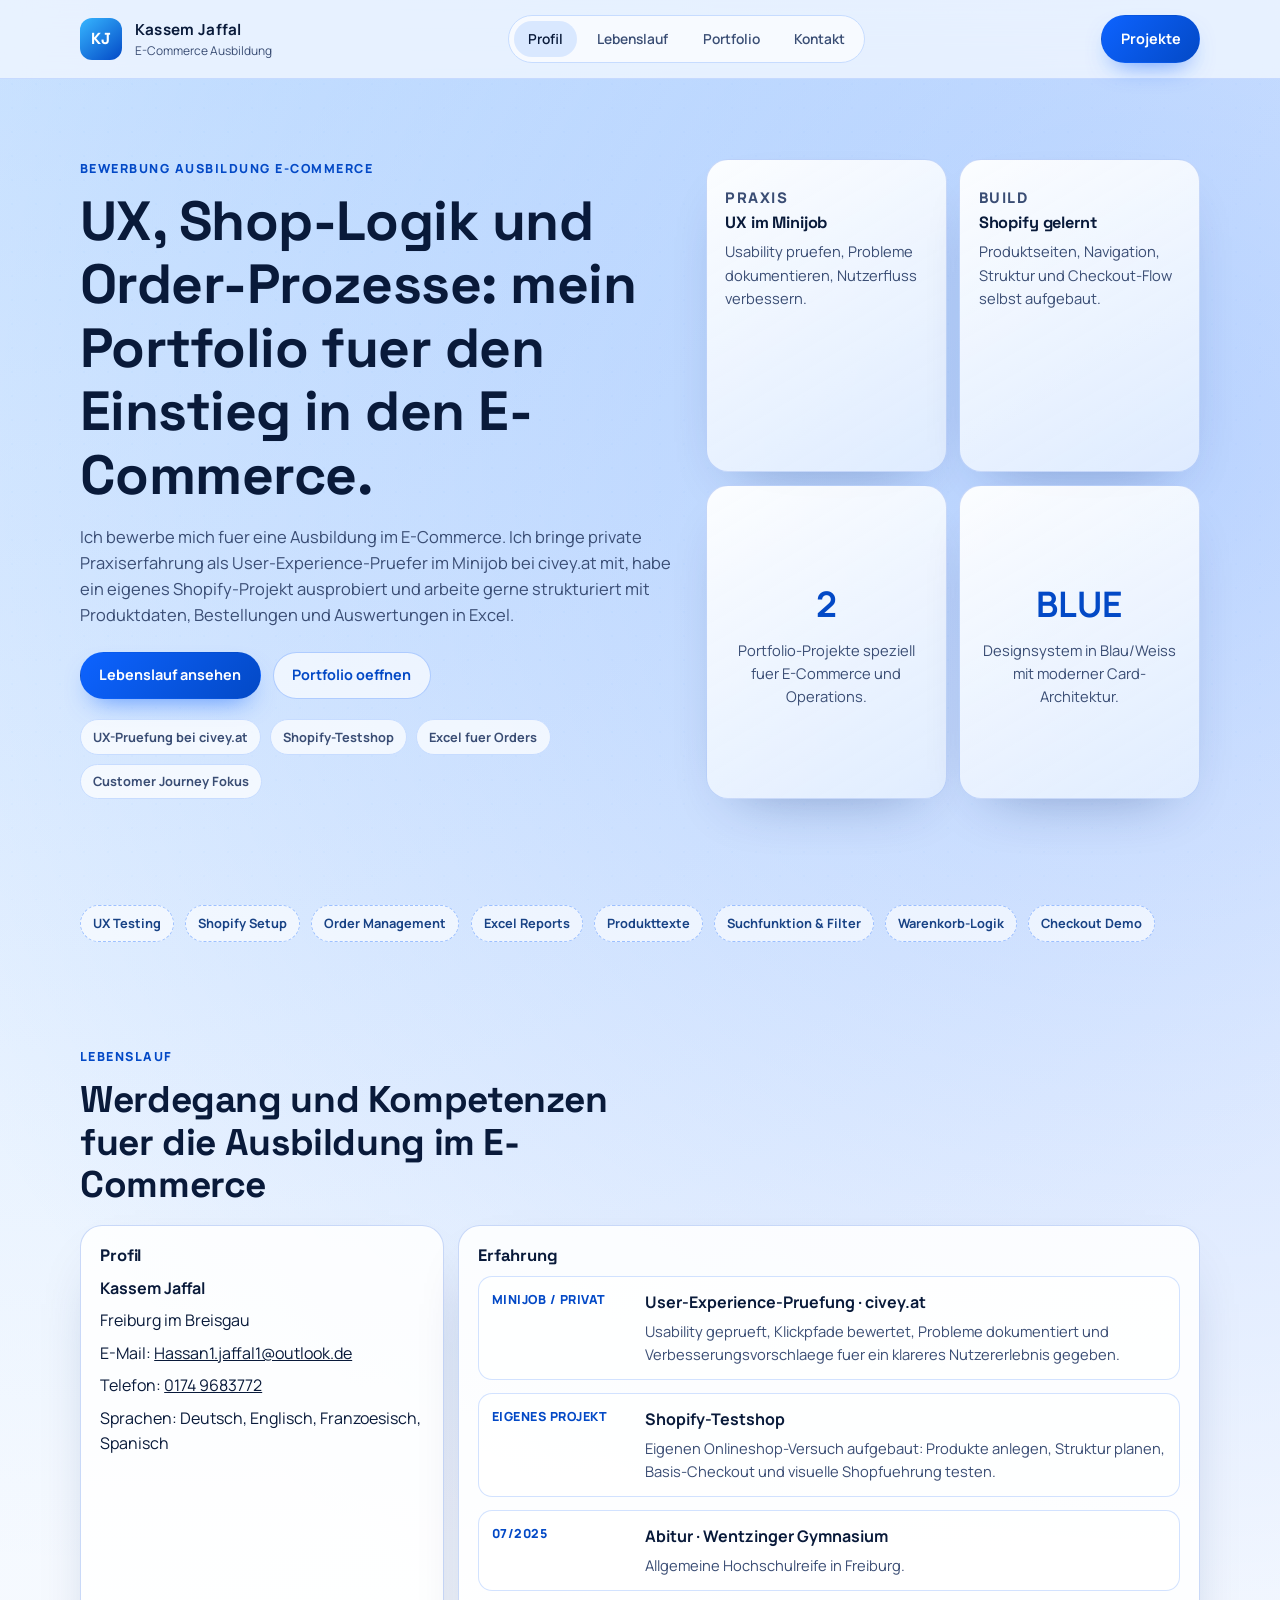
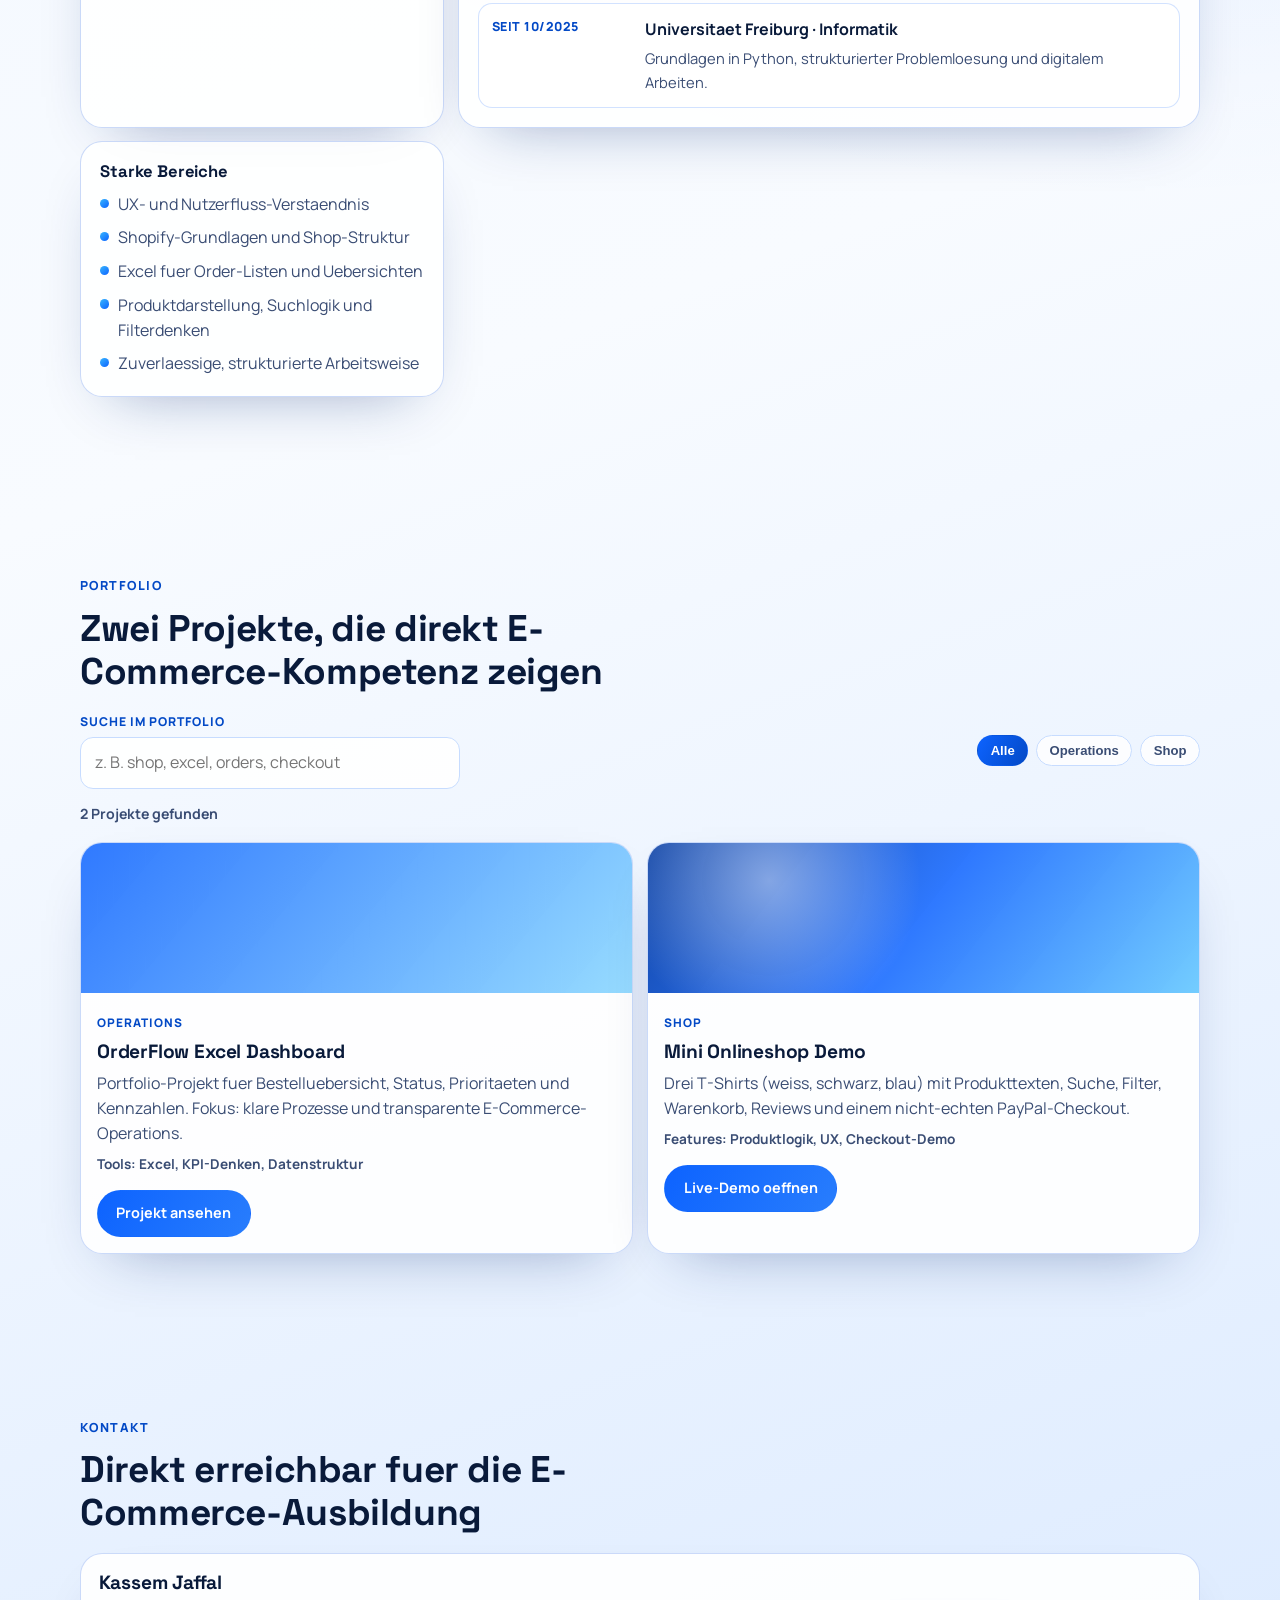
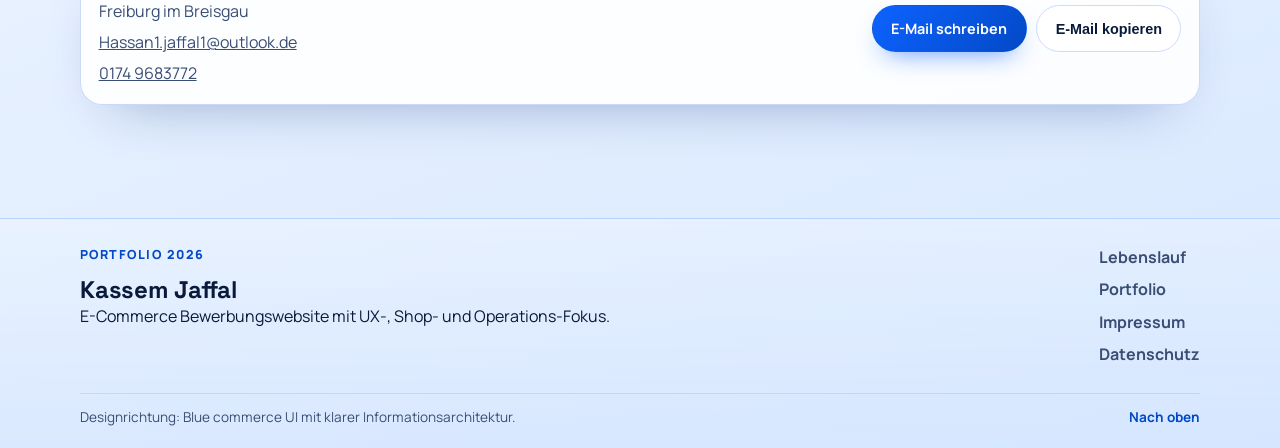
==== commit 1725b860: "Rebuild portfolio for e-commerce training and shop demo" ====
--- a/index.html
+++ b/index.html
@@ -3,585 +3,300 @@
   <head>
     <meta charset="UTF-8" />
     <meta name="viewport" content="width=device-width, initial-scale=1.0" />
-    <title>Kassem Jaffal | Bewerbung Fachinformatiker für Systemintegration</title>
+    <title>Kassem Jaffal | Bewerbung Ausbildung E-Commerce</title>
     <meta
       name="description"
-      content="Bewerbungswebsite von Kassem Jaffal für die Zander-Gruppe Freiburg mit Fokus auf Systemadministration, Support, Python, Service-Dokumentation und technische Projektarbeit."
+      content="Bewerbungsportfolio von Kassem Jaffal fuer eine Ausbildung im E-Commerce mit UX-Erfahrung, Shopify-Praxis, Excel-Ordermanagement und einem interaktiven Onlineshop-Demo-Projekt."
+    />
+    <link rel="preconnect" href="https://fonts.googleapis.com" />
+    <link rel="preconnect" href="https://fonts.gstatic.com" crossorigin />
+    <link
+      href="https://fonts.googleapis.com/css2?family=Manrope:wght@400;500;600;700;800&family=Space+Grotesk:wght@500;700&display=swap"
+      rel="stylesheet"
     />
     <link rel="stylesheet" href="styles.css" />
   </head>
   <body>
     <div class="scroll-progress" id="scrollProgress"></div>
 
-    <div class="announcement-bar">
-      <div class="announcement-bar__inner">
-        <span class="announcement-bar__label">Bewerbung</span>
-        <strong id="announcementText">Fachinformatiker für Systemintegration mit Praxiserfahrung im IT-Support und eigenem Portfolio für die Bewerbung bei Zander.</strong>
-      </div>
-    </div>
-
-    <header class="site-header">
-      <div class="site-header__inner">
+    <header class="site-header" id="top">
+      <div class="container site-header__inner">
         <a class="brand" href="#top" aria-label="Startseite">
-          <img src="assets/bechtle-mark.svg" alt="Grün-weißes technisches Signet" />
+          <span class="brand__mark" aria-hidden="true">KJ</span>
           <span>
             <strong>Kassem Jaffal</strong>
-            <small>Bewerbung bei Zander</small>
+            <small>E-Commerce Ausbildung</small>
           </span>
         </a>
 
         <nav class="site-nav" aria-label="Hauptnavigation">
           <a class="site-nav__link" href="#profil">Profil</a>
           <a class="site-nav__link" href="#lebenslauf">Lebenslauf</a>
-          <a class="site-nav__link" href="#erfahrung">Erfahrung</a>
           <a class="site-nav__link" href="#portfolio">Portfolio</a>
-          <a class="site-nav__link" href="#faq">FAQ</a>
           <a class="site-nav__link" href="#kontakt">Kontakt</a>
         </nav>
 
-        <div class="site-header__actions">
-          <a class="button button--secondary" href="#lebenslauf">Werdegang</a>
-          <a class="button button--primary" href="#portfolio">Portfolio</a>
-        </div>
+        <a class="button button--primary" href="#portfolio">Projekte</a>
       </div>
     </header>
 
-    <main id="top">
-      <section class="hero" data-section="hero" data-reveal>
-        <div class="hero__copy">
-          <p class="eyebrow">Bewerbung für die Zander-Gruppe</p>
-          <h1>Fachinformatiker für Systemintegration mit Fokus auf Support, Systeme und saubere IT-Struktur.</h1>
-          <p class="hero__lead">
-            Ich bewerbe mich für die Ausbildung zum Fachinformatiker für
-            Systemintegration bei der Zander-Gruppe in Freiburg. Durch mein Praktikum bei
-            Bechtle habe ich bereits Einblicke in interne Systemadministration,
-            First-Level-Support, Hardware-Einrichtung, Cisco-nahe Themen,
-            virtuelle Maschinen und technische Abläufe im Arbeitsalltag
-            erhalten. Diese Website zeigt meinen Werdegang direkt auf der Seite
-            und ergänzt ihn um passende Projektbeispiele.
-          </p>
-
-          <div class="hero__actions">
-            <a class="button button--primary" href="#lebenslauf">Lebenslauf ansehen</a>
-            <a class="button button--ghost" href="#portfolio">Projekte öffnen</a>
-          </div>
-
-          <div class="status-stack">
-            <span class="status-pill">Bechtle Praktikum</span>
-            <span class="status-pill">1. Semester Informatik</span>
-            <span class="status-pill">Python &amp; VS Code</span>
-            <span class="status-pill">Support &amp; Excel</span>
-          </div>
-
-          <div class="hero__facts">
-            <article data-spotlight>
-              <strong data-count="1">1</strong>
-              <span>Praktikum bei Bechtle mit ersten Einblicken in Support und Systemadministration</span>
-            </article>
-            <article data-spotlight>
-              <strong data-count="4">4</strong>
-              <span>passende IT-Projekte zu Praxis, Service, Python und Software-Struktur</span>
-            </article>
-            <article data-spotlight>
-              <strong>IT</strong>
-              <span>Kenntnisse in Python, VS Code, Rechnernetzen, Service-Dokumentation und technischem Arbeiten</span>
-            </article>
-          </div>
-        </div>
-
-        <div class="hero__visual">
-          <article class="portrait-card" data-spotlight>
-            <div class="portrait-card__frame">
-              <img
-                class="portrait-card__photo"
-                src="assets/portrait.png"
-                alt="Portrait von Kassem Jaffal"
-                loading="eager"
-                onerror="this.onerror=null;this.src='assets/kassem-portrait.svg';this.classList.add('is-fallback');"
+    <main>
+      <section class="section hero" id="profil" data-section="profil" data-reveal>
+        <div class="container hero__layout">
+          <div class="hero__copy">
+            <p class="eyebrow">Bewerbung Ausbildung E-Commerce</p>
+            <h1>
+              UX, Shop-Logik und Order-Prozesse: mein Portfolio fuer den Einstieg in den E-Commerce.
+            </h1>
+            <p class="hero__lead">
+              Ich bewerbe mich fuer eine Ausbildung im E-Commerce. Ich bringe
+              private Praxiserfahrung als User-Experience-Pruefer im Minijob bei
+              civey.at mit, habe ein eigenes Shopify-Projekt ausprobiert und
+              arbeite gerne strukturiert mit Produktdaten, Bestellungen und
+              Auswertungen in Excel.
+            </p>
+
+            <div class="hero__actions">
+              <a class="button button--primary" href="#lebenslauf">Lebenslauf ansehen</a>
+              <a class="button button--ghost" href="#portfolio">Portfolio oeffnen</a>
+            </div>
+
+            <div class="status-pills">
+              <span>UX-Pruefung bei civey.at</span>
+              <span>Shopify-Testshop</span>
+              <span>Excel fuer Orders</span>
+              <span>Customer Journey Fokus</span>
+            </div>
+          </div>
+
+          <div class="hero__bento">
+            <article class="bento-card" data-spotlight>
+              <p class="bento-card__kicker">Praxis</p>
+              <h3>UX im Minijob</h3>
+              <p>Usability pruefen, Probleme dokumentieren, Nutzerfluss verbessern.</p>
+            </article>
+
+            <article class="bento-card" data-spotlight>
+              <p class="bento-card__kicker">Build</p>
+              <h3>Shopify gelernt</h3>
+              <p>Produktseiten, Navigation, Struktur und Checkout-Flow selbst aufgebaut.</p>
+            </article>
+
+            <article class="bento-card bento-card--metric" data-spotlight>
+              <strong data-count="2">2</strong>
+              <p>Portfolio-Projekte speziell fuer E-Commerce und Operations.</p>
+            </article>
+
+            <article class="bento-card bento-card--metric" data-spotlight>
+              <strong>BLUE</strong>
+              <p>Designsystem in Blau/Weiss mit moderner Card-Architektur.</p>
+            </article>
+          </div>
+        </div>
+      </section>
+
+      <section class="section section--ticker" data-reveal>
+        <div class="container ticker" aria-label="Fachthemen">
+          <span>UX Testing</span>
+          <span>Shopify Setup</span>
+          <span>Order Management</span>
+          <span>Excel Reports</span>
+          <span>Produkttexte</span>
+          <span>Suchfunktion &amp; Filter</span>
+          <span>Warenkorb-Logik</span>
+          <span>Checkout Demo</span>
+        </div>
+      </section>
+
+      <section class="section" id="lebenslauf" data-section="lebenslauf" data-reveal>
+        <div class="container">
+          <div class="section-heading">
+            <p class="eyebrow">Lebenslauf</p>
+            <h2>Werdegang und Kompetenzen fuer die Ausbildung im E-Commerce</h2>
+          </div>
+
+          <div class="resume-grid">
+            <article class="card" data-spotlight>
+              <h3>Profil</h3>
+              <p><strong>Kassem Jaffal</strong></p>
+              <p>Freiburg im Breisgau</p>
+              <p>E-Mail: <a href="mailto:Hassan1.jaffal1@outlook.de">Hassan1.jaffal1@outlook.de</a></p>
+              <p>Telefon: <a href="tel:+491749683772">0174 9683772</a></p>
+              <p>Sprachen: Deutsch, Englisch, Franzoesisch, Spanisch</p>
+            </article>
+
+            <article class="card card--wide" data-spotlight>
+              <h3>Erfahrung</h3>
+              <div class="timeline">
+                <article class="timeline-item">
+                  <span class="timeline-item__date">Minijob / privat</span>
+                  <div>
+                    <strong>User-Experience-Pruefung · civey.at</strong>
+                    <p>Usability geprueft, Klickpfade bewertet, Probleme dokumentiert und Verbesserungsvorschlaege fuer ein klareres Nutzererlebnis gegeben.</p>
+                  </div>
+                </article>
+                <article class="timeline-item">
+                  <span class="timeline-item__date">Eigenes Projekt</span>
+                  <div>
+                    <strong>Shopify-Testshop</strong>
+                    <p>Eigenen Onlineshop-Versuch aufgebaut: Produkte anlegen, Struktur planen, Basis-Checkout und visuelle Shopfuehrung testen.</p>
+                  </div>
+                </article>
+                <article class="timeline-item">
+                  <span class="timeline-item__date">07/2025</span>
+                  <div>
+                    <strong>Abitur · Wentzinger Gymnasium</strong>
+                    <p>Allgemeine Hochschulreife in Freiburg.</p>
+                  </div>
+                </article>
+                <article class="timeline-item">
+                  <span class="timeline-item__date">seit 10/2025</span>
+                  <div>
+                    <strong>Universitaet Freiburg · Informatik</strong>
+                    <p>Grundlagen in Python, strukturierter Problemloesung und digitalem Arbeiten.</p>
+                  </div>
+                </article>
+              </div>
+            </article>
+
+            <article class="card" data-spotlight>
+              <h3>Starke Bereiche</h3>
+              <ul class="check-list">
+                <li>UX- und Nutzerfluss-Verstaendnis</li>
+                <li>Shopify-Grundlagen und Shop-Struktur</li>
+                <li>Excel fuer Order-Listen und Uebersichten</li>
+                <li>Produktdarstellung, Suchlogik und Filterdenken</li>
+                <li>Zuverlaessige, strukturierte Arbeitsweise</li>
+              </ul>
+            </article>
+          </div>
+        </div>
+      </section>
+
+      <section class="section" id="portfolio" data-section="portfolio" data-reveal>
+        <div class="container">
+          <div class="section-heading">
+            <p class="eyebrow">Portfolio</p>
+            <h2>Zwei Projekte, die direkt E-Commerce-Kompetenz zeigen</h2>
+          </div>
+
+          <div class="portfolio-toolbar">
+            <label class="search-field" for="portfolioSearch">
+              <span>Suche im Portfolio</span>
+              <input
+                id="portfolioSearch"
+                type="search"
+                placeholder="z. B. shop, excel, orders, checkout"
+                autocomplete="off"
               />
-            </div>
-            <div class="portrait-card__copy">
-              <p class="eyebrow">Profil</p>
+            </label>
+
+            <div class="filter-chips" aria-label="Projektkategorien">
+              <button class="chip is-active" type="button" data-filter="all">Alle</button>
+              <button class="chip" type="button" data-filter="operations">Operations</button>
+              <button class="chip" type="button" data-filter="shop">Shop</button>
+            </div>
+          </div>
+
+          <p class="results-copy" id="portfolioResultCount">2 Projekte gefunden</p>
+
+          <div class="portfolio-grid" id="portfolioGrid">
+            <article
+              class="portfolio-card"
+              data-category="operations"
+              data-search="excel order management dashboard bestellungen kpi auswertung operations"
+              data-spotlight
+            >
+              <div class="portfolio-card__media portfolio-card__media--ops" aria-hidden="true"></div>
+              <div class="portfolio-card__body">
+                <span class="portfolio-card__tag">Operations</span>
+                <h3>OrderFlow Excel Dashboard</h3>
+                <p>
+                  Portfolio-Projekt fuer Bestelluebersicht, Status, Prioritaeten und Kennzahlen.
+                  Fokus: klare Prozesse und transparente E-Commerce-Operations.
+                </p>
+                <p class="portfolio-card__meta">Tools: Excel, KPI-Denken, Datenstruktur</p>
+                <div class="portfolio-card__actions">
+                  <a class="button button--card" href="projects/excel-orders.html">Projekt ansehen</a>
+                </div>
+              </div>
+            </article>
+
+            <article
+              class="portfolio-card"
+              data-category="shop"
+              data-search="onlineshop tshirt weiss schwarz blau warenkorb reviews menue suche filter checkout paypal"
+              data-spotlight
+            >
+              <div class="portfolio-card__media portfolio-card__media--shop" aria-hidden="true"></div>
+              <div class="portfolio-card__body">
+                <span class="portfolio-card__tag">Shop</span>
+                <h3>Mini Onlineshop Demo</h3>
+                <p>
+                  Drei T-Shirts (weiss, schwarz, blau) mit Produkttexten, Suche,
+                  Filter, Warenkorb, Reviews und einem nicht-echten PayPal-Checkout.
+                </p>
+                <p class="portfolio-card__meta">Features: Produktlogik, UX, Checkout-Demo</p>
+                <div class="portfolio-card__actions">
+                  <a class="button button--card" href="projects/shop-demo.html">Live-Demo oeffnen</a>
+                </div>
+              </div>
+            </article>
+          </div>
+
+          <p class="empty-state" id="portfolioEmptyState" hidden>Keine Projekte passen zur aktuellen Suche.</p>
+        </div>
+      </section>
+
+      <section class="section section--contact" id="kontakt" data-section="kontakt" data-reveal>
+        <div class="container">
+          <div class="section-heading">
+            <p class="eyebrow">Kontakt</p>
+            <h2>Direkt erreichbar fuer die E-Commerce-Ausbildung</h2>
+          </div>
+
+          <div class="contact-panel" data-spotlight>
+            <div>
               <h3>Kassem Jaffal</h3>
-              <p>
-                Ruhig, strukturiert und lernbereit. Besonders interessant finde
-                ich Systeme, Support, Netzwerke, Hardware und nachvollziehbare
-                technische Abläufe.
-              </p>
-            </div>
-          </article>
-
-          <div class="hero__mosaic">
-            <article class="signal-card" data-spotlight>
-              <span class="insight-card__kicker">Praxis</span>
-              <h3>IT-Praxis erlebt</h3>
-              <p>Erste Einblicke in echte interne IT-Prozesse und Support-Arbeit.</p>
-            </article>
-            <article class="signal-card" data-spotlight>
-              <span class="insight-card__kicker">Fokus</span>
-              <h3>Systeme und Support</h3>
-              <p>Interesse an Infrastruktur, Benutzern, Hardware und sauberer Fehleranalyse.</p>
-            </article>
-            <article class="signal-card signal-card--wide" data-spotlight>
-              <img src="assets/system-admin.svg" alt="Illustration zu Systemadministration und Support" loading="lazy" />
-              <div>
-                <p class="eyebrow">Visuelle Richtung</p>
-                <p>Grün und Weiß mit klaren Oberflächen, ruhiger Typografie und modernen Bewegungen ohne unnötige Unruhe.</p>
-              </div>
-            </article>
-          </div>
-        </div>
-      </section>
-
-      <section class="section section--rail" data-reveal>
-        <div class="info-rail">
-          <span>First-Level Support</span>
-          <span>Interne Systemadministration</span>
-          <span>Hardware-Einrichtung</span>
-          <span>Cisco</span>
-          <span>Virtuelle Maschinen</span>
-          <span>Rechnernetze</span>
-          <span>Python &amp; VS Code</span>
-          <span>Service &amp; Excel</span>
-        </div>
-      </section>
-
-      <section class="section" id="profil" data-section="profil" data-reveal>
-        <div class="section-heading">
-          <p class="eyebrow">Kurzprofil</p>
-          <h2>Warum mein Profil gut zu Zander und zur Fachinformatik passt</h2>
-        </div>
-
-        <div class="profile-grid">
-          <article class="panel panel--wide" data-spotlight>
-            <p>
-              Mein Interesse liegt klar im technischen Bereich. Besonders
-              motiviert mich die Arbeit an Systemen, Supportfällen,
-              Netzwerken, Hardware und sauber dokumentierten Abläufen. Ich
-              arbeite strukturiert, lerne schnell und gehe technische Themen
-              ruhig und verständlich an.
-            </p>
-            <p>
-              Im Praktikum bei Bechtle habe ich gesehen, wie wichtig
-              interne Systemadministration, First-Level-Support, Hardware-Setup
-              und klare Kommunikation im Tagesgeschäft sind. Dazu kommen ein
-              Semester Informatik mit Python-Grundlagen sowie eigene Projekte in
-              Python, Software-Konzepten und Service-Dokumentation, die mein
-              technisches Verständnis weiter vertieft haben.
-            </p>
-          </article>
-
-          <aside class="panel" data-spotlight>
-            <h3>Stärken auf einen Blick</h3>
-            <ul class="check-list">
-              <li>Interesse an Systemadministration, Support und Netzwerken</li>
-              <li>Erste Praxiserfahrung aus dem Praktikum bei Bechtle AG</li>
-              <li>Ein Semester Informatik mit Fokus auf Python und logisches Denken</li>
-              <li>Kenntnisse in Python, VS Code und logischem Aufbau von Programmen</li>
-              <li>Saubere Dokumentation und strukturierte Arbeit mit Excel-Listen</li>
-              <li>Ruhige, genaue und lernbereite Arbeitsweise</li>
-            </ul>
-          </aside>
-        </div>
-      </section>
-
-      <section class="section" id="lebenslauf" data-section="lebenslauf" data-reveal>
-        <div class="section-heading">
-          <p class="eyebrow">Lebenslauf auf der Website</p>
-          <h2>Mein Werdegang, meine Kenntnisse und meine Motivation direkt im Überblick</h2>
-        </div>
-
-        <div class="resume-board">
-          <article class="resume-card resume-card--profile" data-spotlight>
-            <div class="resume-card__profile">
-              <img
-                class="resume-card__photo"
-                src="assets/portrait.png"
-                alt="Portrait von Kassem Jaffal"
-                loading="lazy"
-                onerror="this.onerror=null;this.src='assets/kassem-portrait.svg';this.classList.add('is-fallback');"
-              />
-              <div>
-                <h3>Kassem Jaffal</h3>
-                <p>Freiburg im Breisgau</p>
-                <p>Ausbildung Fachinformatiker für Systemintegration</p>
-              </div>
-            </div>
-            <div class="resume-list">
-              <p><strong>E-Mail</strong> Hassan1.jaffal1@outlook.de</p>
-              <p><strong>Telefon</strong> 0174 9683772</p>
-              <p><strong>Sprachen</strong> Deutsch, Englisch, Französisch, Spanisch</p>
-            </div>
-          </article>
-
-          <article class="resume-card resume-card--timeline" data-spotlight>
-            <h3>Werdegang</h3>
-            <div class="timeline">
-              <article class="timeline-item">
-                <span class="timeline-item__date">seit 10/2025</span>
-                <div>
-                  <strong>Universität Freiburg · Informatik</strong>
-                  <p>Grundlagen aus dem ersten Semester mit Python, VS Code und technischem Problemverständnis.</p>
-                </div>
-              </article>
-              <article class="timeline-item">
-                <span class="timeline-item__date">07/2025</span>
-                <div>
-                  <strong>Abitur · Wentzinger Gymnasium</strong>
-                  <p>Allgemeine Hochschulreife in Freiburg.</p>
-                </div>
-              </article>
-              <article class="timeline-item">
-                <span class="timeline-item__date">09/2022</span>
-                <div>
-                  <strong>Praktikum · Bechtle AG Freiburg</strong>
-                  <p>Einblicke in interne Systemadministration, Support, Hardware-Einrichtung, Cisco und virtuelle Maschinen.</p>
-                </div>
-              </article>
-              <article class="timeline-item">
-                <span class="timeline-item__date">2023</span>
-                <div>
-                  <strong>Soziales Praktikum · St. Elisabeth</strong>
-                  <p>Teamarbeit, Verantwortungsbewusstsein und klare Kommunikation im Alltag gestärkt.</p>
-                </div>
-              </article>
-            </div>
-          </article>
-
-          <article class="resume-card" data-spotlight>
-            <h3>Technische Kenntnisse</h3>
-            <div class="skill-matrix">
-              <span>Systemadministration</span>
-              <span>First-Level Support</span>
-              <span>Hardware-Einrichtung</span>
-              <span>Cisco-Grundlagen</span>
-              <span>Virtuelle Maschinen</span>
-              <span>Rechnernetze</span>
-              <span>Python</span>
-              <span>VS Code</span>
-              <span>Excel-Listen</span>
-              <span>Service-Dokumentation</span>
-            </div>
-            <p class="resume-note">
-              Meine Website ersetzt den Lebenslauf nicht nur optisch, sondern
-              macht Erfahrungen und Projekte direkt nachvollziehbar.
-            </p>
-          </article>
-        </div>
-      </section>
-
-      <section class="section" id="erfahrung" data-section="erfahrung" data-reveal>
-        <div class="section-heading">
-          <p class="eyebrow">Erfahrung</p>
-          <h2>Praxis, Unterricht und eigene Projekte greifen bei mir zusammen</h2>
-        </div>
-
-        <div class="story-grid">
-          <article class="story-card story-card--accent" data-spotlight>
-            <p class="eyebrow">Praktikum</p>
-            <h3>Bechtle AG Freiburg</h3>
-            <p>
-              Einblicke in interne Systemadministration, First-Level-Support,
-              Hardware für den Commerce-Shop, Cisco-Optimierung,
-              virtuelle Maschinen und allgemeine technische Abläufe.
-            </p>
-          </article>
-
-          <article class="story-card" data-spotlight>
-            <img src="assets/snake-python.svg" alt="Python-Illustration" loading="lazy" />
-            <div>
-              <p class="eyebrow">Programmierung</p>
-              <h3>Python und VS Code</h3>
-              <p>Grundlagen durch Unterricht, ein Semester Informatik und Projekte wie Snake, mit Fokus auf Logik, Struktur und saubere Umsetzung.</p>
-            </div>
-          </article>
-
-          <article class="story-card" data-spotlight>
-            <img src="assets/service-excel.svg" alt="Service- und Excel-Illustration" loading="lazy" />
-            <div>
-              <p class="eyebrow">Dokumentation</p>
-              <h3>Service und Excel</h3>
-              <p>Erstellung und Strukturierung von Listen zu Kundenanfragen, Servicefällen und technischen Aufgaben.</p>
-            </div>
-          </article>
-        </div>
-
-        <div class="trend-grid">
-          <article class="trend-card" data-spotlight>
-            <span class="insight-card__kicker">Support</span>
-            <h3>Probleme strukturiert angehen</h3>
-            <p>Ich arbeite nachvollziehbar: Ursache prüfen, dokumentieren, verständlich kommunizieren und Lösungen sauber umsetzen.</p>
-          </article>
-          <article class="trend-card" data-spotlight>
-            <span class="insight-card__kicker">Netzwerk</span>
-            <h3>Interesse an Rechnernetzen</h3>
-            <p>Durch das Fach Rechnernetze habe ich Grundlagen zu Netzwerkstrukturen, Verbindungen und technischer Infrastruktur aufgebaut.</p>
-          </article>
-          <article class="trend-card" data-spotlight>
-            <span class="insight-card__kicker">Software</span>
-            <h3>Technik und Logik verbinden</h3>
-            <p>Von Python bis Plattform-Konzept: Mich interessiert, wie Systeme funktionieren, zusammenhängen und stabil aufgebaut werden.</p>
-          </article>
-        </div>
-      </section>
-
-      <section class="section" id="insights" data-section="insights" data-reveal>
-        <div class="section-heading">
-          <p class="eyebrow">Warum diese Website wirkt</p>
-          <h2>Was Zander in dieser Website direkt über mich erkennen kann</h2>
-        </div>
-
-        <div class="insight-grid">
-          <article class="insight-card" data-spotlight>
-            <span class="insight-card__kicker">Praxis</span>
-            <h3>Praktikum mit echtem IT-Bezug</h3>
-            <p>Erfahrungen in Support, Systemadministration, Hardware-Einrichtung, Cisco-Optimierung und virtuellen Maschinen.</p>
-          </article>
-
-          <article class="insight-card" data-spotlight>
-            <span class="insight-card__kicker">Entwicklung</span>
-            <h3>Python-Projekte und Softwarelogik</h3>
-            <p>Snake in Python und der Yeet-Prototyp zeigen, dass ich Technik nicht nur nutze, sondern auch logisch aufbaue.</p>
-          </article>
-
-          <article class="insight-card" data-spotlight>
-            <span class="insight-card__kicker">Service</span>
-            <h3>Dokumentation und Struktur</h3>
-            <p>Der Service-Excel-Case zeigt, wie ich Anfragen, Prioritäten, Hardwarefälle und Status sauber strukturieren würde.</p>
-          </article>
-        </div>
-      </section>
-
-      <section class="section" id="portfolio" data-section="portfolio" data-reveal>
-        <div class="section-heading">
-          <p class="eyebrow">Portfolio</p>
-          <h2>Passende technische Projekte für die Bewerbung bei Zander</h2>
-        </div>
-
-        <div class="portfolio-toolbar">
-          <label class="search-field" for="portfolioSearch">
-            <span>Suche im Portfolio</span>
-            <input
-              id="portfolioSearch"
-              type="search"
-              placeholder="Drücke / oder suche nach Support, Python, Netzwerk, Excel"
-              autocomplete="off"
-            />
-          </label>
-
-          <div class="filter-chips" aria-label="Portfolio-Kategorien">
-            <button class="chip is-active" type="button" data-filter="all">Alle</button>
-            <button class="chip" type="button" data-filter="support">Support</button>
-            <button class="chip" type="button" data-filter="service">Service</button>
-            <button class="chip" type="button" data-filter="development">Entwicklung</button>
-          </div>
-        </div>
-
-        <p class="results-copy" id="portfolioResultCount">4 Projekte gefunden</p>
-
-        <div class="portfolio-grid" id="portfolioGrid">
-          <article
-            class="portfolio-card"
-            data-category="support"
-            data-search="bechtle praktikum systemadministration support cisco virtuelle maschine hardware commerce shop first level support"
-            data-spotlight
-          >
-            <img src="assets/system-admin.svg" alt="Illustration zu Systemadministration und Support" loading="lazy" />
-            <div class="portfolio-card__body">
-              <span class="portfolio-card__tag">Support</span>
-              <h3>Praktikum Bechtle Freiburg</h3>
-              <p>Einblicke in interne Systemadministration, First-Level-Support, Hardware-Setup, Cisco-Optimierung und virtuelle Maschinen.</p>
-              <p class="portfolio-card__meta">Tools: Support, Hardware, Cisco, VM, Dokumentation</p>
-              <div class="portfolio-card__actions">
-                <a class="button button--card" href="projects/bechtle-praktikum.html">Projekt</a>
-              </div>
-            </div>
-          </article>
-
-          <article
-            class="portfolio-card"
-            data-category="service"
-            data-search="excel service dashboard kundenanfragen ticketliste dokumentation service excel listen anfragen"
-            data-spotlight
-          >
-            <img src="assets/service-excel.svg" alt="Illustration zu Service und Excel" loading="lazy" />
-            <div class="portfolio-card__body">
-              <span class="portfolio-card__tag">Service</span>
-              <h3>Service &amp; Excel Dashboard</h3>
-              <p>Excel-Listen und Dashboard-Idee für Kundenanfragen, Hardware-Fälle, Prioritäten und technische Service-Übersicht.</p>
-              <p class="portfolio-card__meta">Tools: Excel, CSV, Service, Dokumentation</p>
-              <div class="portfolio-card__actions">
-                <a class="button button--card" href="projects/service-excel.html">Projekt</a>
-                <a class="button button--secondary" href="downloads/Bechtle_IT_Service_Dashboard.pdf">PDF</a>
-              </div>
-            </div>
-          </article>
-
-          <article
-            class="portfolio-card"
-            data-category="development"
-            data-search="python snake vscode programmierung spiel logik python erstes semester"
-            data-spotlight
-          >
-            <img src="assets/snake-python.svg" alt="Illustration zu Python Snake" loading="lazy" />
-            <div class="portfolio-card__body">
-              <span class="portfolio-card__tag">Entwicklung</span>
-              <h3>Snake in Python</h3>
-              <p>Klassisches Python-Projekt mit Spiel-Logik, Zustandsverwaltung, Schleifen und klarer Struktur in VS Code.</p>
-              <p class="portfolio-card__meta">Tools: Python, VS Code, Logik, Fehleranalyse</p>
-              <div class="portfolio-card__actions">
-                <a class="button button--card" href="projects/python-snake.html">Projekt</a>
-              </div>
-            </div>
-          </article>
-
-          <article
-            class="portfolio-card"
-            data-category="development"
-            data-search="yeet plattform social media plattform software konzept posten feed profil python andere sprachen"
-            data-spotlight
-          >
-            <img src="assets/yeet-platform.svg" alt="Illustration zu einer Plattform-Struktur" loading="lazy" />
-            <div class="portfolio-card__body">
-              <span class="portfolio-card__tag">Entwicklung</span>
-              <h3>Yeet Plattform-Prototyp</h3>
-              <p>Konzept und Struktur einer kleinen Social-Media-Plattform mit Profil-, Feed- und Post-Logik als Softwareprojekt.</p>
-              <p class="portfolio-card__meta">Tools: Software-Konzept, UI-Struktur, Datenlogik, Code-Verständnis</p>
-              <div class="portfolio-card__actions">
-                <a class="button button--card" href="projects/yeet-platform.html">Projekt</a>
-              </div>
-            </div>
-          </article>
-        </div>
-
-        <p class="empty-state" id="portfolioEmptyState" hidden>Keine Projekte passen zur aktuellen Suche.</p>
-      </section>
-
-      <section class="section" data-reveal>
-        <div class="section-heading">
-          <p class="eyebrow">Technische Themen</p>
-          <h2>Welche Bereiche mich besonders interessieren</h2>
-        </div>
-
-        <div class="image-rail" aria-label="Technische Themen">
-          <div class="image-rail__track">
-            <article class="image-rail__card" data-spotlight>
-              <img src="assets/system-admin.svg" alt="Systemadministration" loading="lazy" />
-              <p>Systemadministration und Support</p>
-            </article>
-            <article class="image-rail__card" data-spotlight>
-              <img src="assets/service-excel.svg" alt="Excel und Service" loading="lazy" />
-              <p>Service-Dokumentation und Excel-Struktur</p>
-            </article>
-            <article class="image-rail__card" data-spotlight>
-              <img src="assets/snake-python.svg" alt="Python und VS Code" loading="lazy" />
-              <p>Python, Logik und VS Code</p>
-            </article>
-            <article class="image-rail__card" data-spotlight>
-              <img src="assets/yeet-platform.svg" alt="Software-Konzept" loading="lazy" />
-              <p>Software- und Plattform-Struktur</p>
-            </article>
-          </div>
-        </div>
-      </section>
-
-      <section class="section" id="faq" data-section="faq" data-reveal>
-        <div class="section-heading">
-          <p class="eyebrow">FAQ über mich</p>
-          <h2>Die wichtigsten Fragen für Zander schnell beantwortet</h2>
-        </div>
-
-        <div class="faq-list">
-          <article class="faq-item" data-spotlight>
-            <button class="faq-trigger" type="button" aria-expanded="false">
-              Warum interessiert mich Fachinformatik für Systemintegration?
-            </button>
-            <div class="faq-content" hidden>
-              <p>Weil mich Systeme, Support, Hardware, Netzwerke und technische Abläufe stärker reizen als reine Theorie. Ich arbeite gern direkt an Lösungen.</p>
-            </div>
-          </article>
-
-          <article class="faq-item" data-spotlight>
-            <button class="faq-trigger" type="button" aria-expanded="false">
-              Warum passt Zander gut zu mir?
-            </button>
-            <div class="faq-content" hidden>
-              <p>Weil Zander für moderne technische Infrastruktur, Teamarbeit und verlässlichen Service steht. Genau diese Mischung passt zu meinen Stärken und meiner Motivation.</p>
-            </div>
-          </article>
-
-          <article class="faq-item" data-spotlight>
-            <button class="faq-trigger" type="button" aria-expanded="false">
-              Was zeigen die Projekte zusätzlich zum Lebenslauf?
-            </button>
-            <div class="faq-content" hidden>
-              <p>Sie zeigen, dass ich technische Themen nicht nur interessant finde, sondern selbst in Projekte, Dokumentation und Softwarelogik übersetzen kann.</p>
-            </div>
-          </article>
-
-          <article class="faq-item" data-spotlight>
-            <button class="faq-trigger" type="button" aria-expanded="false">
-              Welche Kenntnisse bringe ich schon mit?
-            </button>
-            <div class="faq-content" hidden>
-              <p>Einblicke in Support und Systemadministration, Grundlagen in Python und VS Code, Interesse an Netzwerken, Erfahrung mit Excel-Listen sowie eine strukturierte Arbeitsweise.</p>
-            </div>
-          </article>
-        </div>
-      </section>
-
-      <section class="section section--contact" id="kontakt" data-section="kontakt" data-reveal>
-        <div class="section-heading">
-          <p class="eyebrow">Kontakt</p>
-          <h2>Direkte Kontaktmöglichkeiten ohne Umwege</h2>
-        </div>
-
-        <div class="contact-panel" data-spotlight>
-          <div>
-            <h3>Kassem Jaffal</h3>
-            <p>Freiburg im Breisgau</p>
-            <p><a href="mailto:Hassan1.jaffal1@outlook.de">Hassan1.jaffal1@outlook.de</a></p>
-            <p><a href="tel:+491749683772">0174 9683772</a></p>
-          </div>
-          <div class="contact-actions">
-            <a class="button button--primary" href="mailto:Hassan1.jaffal1@outlook.de">E-Mail schreiben</a>
-            <button class="button button--secondary" type="button" id="copyEmailButton" data-copy="Hassan1.jaffal1@outlook.de">E-Mail kopieren</button>
-            <a class="button button--ghost" href="tel:+491749683772">Anrufen</a>
+              <p>Freiburg im Breisgau</p>
+              <p><a href="mailto:Hassan1.jaffal1@outlook.de">Hassan1.jaffal1@outlook.de</a></p>
+              <p><a href="tel:+491749683772">0174 9683772</a></p>
+            </div>
+            <div class="contact-actions">
+              <a class="button button--primary" href="mailto:Hassan1.jaffal1@outlook.de">E-Mail schreiben</a>
+              <button
+                class="button button--secondary"
+                type="button"
+                id="copyEmailButton"
+                data-copy="Hassan1.jaffal1@outlook.de"
+              >
+                E-Mail kopieren
+              </button>
+            </div>
           </div>
         </div>
       </section>
     </main>
 
     <footer class="site-footer">
-      <div class="site-footer__inner">
+      <div class="container site-footer__inner">
         <div>
-          <p class="eyebrow">Bewerbungswebsite</p>
+          <p class="eyebrow">Portfolio 2026</p>
           <h2>Kassem Jaffal</h2>
-          <p>Technische Bewerbungswebsite für die Zander-Gruppe Freiburg mit Fokus auf Support, Systemadministration und Entwicklung.</p>
-        </div>
-
+          <p>E-Commerce Bewerbungswebsite mit UX-, Shop- und Operations-Fokus.</p>
+        </div>
         <div>
-          <p class="eyebrow">Direkt</p>
           <ul class="footer-links">
             <li><a href="#lebenslauf">Lebenslauf</a></li>
             <li><a href="#portfolio">Portfolio</a></li>
-            <li><a href="#kontakt">Kontakt</a></li>
-          </ul>
-        </div>
-
-        <div>
-          <p class="eyebrow">Rechtliches</p>
-          <ul class="footer-links">
             <li><a href="legal/impressum.html">Impressum</a></li>
             <li><a href="legal/datenschutz.html">Datenschutz</a></li>
-            <li><a href="mailto:Hassan1.jaffal1@outlook.de">E-Mail</a></li>
           </ul>
         </div>
       </div>
-
       <div class="site-footer__meta">
-        <p>Modernes Onepage-Portfolio mit Werdegang, Projektbeispielen und direktem Kontakt auf einer Seite.</p>
-        <a class="back-to-top" href="#top">Nach oben</a>
+        <p>Designrichtung: Blue commerce UI mit klarer Informationsarchitektur.</p>
+        <a href="#top">Nach oben</a>
       </div>
     </footer>
 
--- a/styles.css
+++ b/styles.css
@@ -1,27 +1,19 @@
-@import url("https://fonts.googleapis.com/css2?family=Inter:wght@400;500;600;700;800&family=Space+Grotesk:wght@500;700&display=swap");
-
 :root {
-  --bg: #edf8f1;
-  --bg-soft: #ffffff;
-  --panel: #ffffff;
-  --panel-soft: #f4fcf7;
-  --surface: rgba(20, 103, 63, 0.04);
-  --surface-strong: rgba(20, 103, 63, 0.09);
-  --line: rgba(16, 92, 57, 0.12);
-  --line-strong: rgba(16, 92, 57, 0.22);
-  --text: #163525;
-  --muted: #5b7365;
-  --muted-strong: #254937;
-  --accent: #0f8b4c;
-  --accent-soft: #49c47d;
-  --white: #ffffff;
-  --shadow: 0 24px 60px rgba(28, 72, 47, 0.12);
-  --radius-xl: 34px;
-  --radius-lg: 24px;
-  --radius-md: 18px;
-  --site-width: min(1320px, calc(100% - 32px));
-  --title-font: "Space Grotesk", sans-serif;
-  --body-font: "Inter", sans-serif;
+  --bg: #eef5ff;
+  --bg-soft: #f8fbff;
+  --bg-deep: #d8e8ff;
+  --surface: rgba(255, 255, 255, 0.86);
+  --surface-strong: #ffffff;
+  --line: #c7dcff;
+  --ink: #091a3a;
+  --ink-soft: #3a4d74;
+  --primary: #0d63ff;
+  --primary-strong: #0349c6;
+  --accent: #37b6ff;
+  --shadow: 0 24px 60px -34px rgba(8, 42, 111, 0.45);
+  --radius: 22px;
+  --radius-sm: 14px;
+  --container: min(1120px, calc(100% - 2.4rem));
 }
 
 * {
@@ -32,307 +24,36 @@
   scroll-behavior: smooth;
 }
 
-body,
-p,
-li,
-figcaption {
-  hyphens: auto;
-}
-
 body {
-  position: relative;
-  isolation: isolate;
+  margin: 0;
   min-height: 100vh;
-  --scroll-darkness: 0;
-  --pointer-x: 50%;
-  --pointer-y: 10%;
-  margin: 0;
-  font-family: var(--body-font);
-  color: var(--text);
   background:
-    radial-gradient(circle at top right, rgba(15, 139, 76, 0.18), transparent 22%),
-    radial-gradient(circle at bottom left, rgba(73, 196, 125, 0.12), transparent 16%),
-    linear-gradient(180deg, #f3fcf6 0%, #e7f6ed 100%);
+    radial-gradient(circle at 12% -5%, rgba(55, 151, 255, 0.22), transparent 44%),
+    radial-gradient(circle at 90% 12%, rgba(0, 84, 255, 0.2), transparent 40%),
+    linear-gradient(160deg, var(--bg) 0%, var(--bg-soft) 52%, var(--bg-deep) 100%);
+  color: var(--ink);
+  font-family: "Manrope", "Segoe UI", sans-serif;
+  line-height: 1.58;
 }
 
 body::before {
   content: "";
   position: fixed;
   inset: 0;
-  z-index: -1;
   pointer-events: none;
-  background:
-    linear-gradient(180deg, rgba(5, 56, 31, 0.04), rgba(5, 56, 31, 0.18)),
-    radial-gradient(circle at center, rgba(15, 139, 76, 0.08), transparent 48%);
-  opacity: calc(0.06 + (var(--scroll-darkness) * 0.38));
-  transition: opacity 180ms linear;
-}
-
-body::after {
-  content: "";
-  position: fixed;
-  inset: 0;
-  z-index: -1;
-  pointer-events: none;
-  background:
-    radial-gradient(circle 320px at var(--pointer-x) var(--pointer-y), rgba(73, 196, 125, 0.12), transparent 62%);
-  opacity: 0.85;
+  background-image: radial-gradient(rgba(13, 99, 255, 0.07) 1px, transparent 0);
+  background-size: 24px 24px;
+  opacity: 0.22;
+  z-index: -2;
 }
 
 img {
+  max-width: 100%;
   display: block;
-  max-width: 100%;
 }
 
 a {
   color: inherit;
-}
-
-button,
-input,
-textarea,
-select {
-  font: inherit;
-}
-
-.scroll-progress {
-  position: fixed;
-  z-index: 70;
-  top: 0;
-  left: 0;
-  width: 0;
-  height: 4px;
-  background: linear-gradient(90deg, var(--accent), var(--white));
-}
-
-.announcement-bar {
-  border-bottom: 1px solid var(--line);
-  background: linear-gradient(90deg, rgba(15, 139, 76, 0.06), rgba(73, 196, 125, 0.18), rgba(15, 139, 76, 0.06));
-}
-
-.announcement-bar__inner,
-.site-header__inner,
-.hero,
-.section,
-.site-footer__inner,
-.site-footer__meta {
-  width: var(--site-width);
-  margin-inline: auto;
-}
-
-.announcement-bar__inner {
-  display: flex;
-  align-items: center;
-  gap: 14px;
-  min-height: 46px;
-}
-
-.announcement-bar__label,
-.eyebrow,
-.brand small,
-.brand strong,
-.site-nav__link {
-  letter-spacing: 0.08em;
-  text-transform: uppercase;
-}
-
-.announcement-bar__label {
-  padding: 6px 10px;
-  border-radius: 999px;
-  background: rgba(15, 139, 76, 0.12);
-  font-size: 0.72rem;
-  font-weight: 700;
-}
-
-.announcement-bar strong {
-  color: var(--muted-strong);
-  font-size: 0.92rem;
-  font-weight: 600;
-}
-
-.site-header {
-  position: sticky;
-  top: 0;
-  z-index: 60;
-  border-bottom: 1px solid var(--line);
-  backdrop-filter: blur(18px);
-  background: rgba(244, 252, 247, 0.86);
-  transition: transform 260ms ease, opacity 260ms ease, background-color 260ms ease;
-  will-change: transform;
-}
-
-.site-header__inner {
-  display: flex;
-  align-items: center;
-  justify-content: space-between;
-  gap: 18px;
-  min-height: 86px;
-}
-
-.brand {
-  display: inline-flex;
-  align-items: center;
-  gap: 14px;
-  text-decoration: none;
-}
-
-.brand img {
-  width: 58px;
-  height: 58px;
-}
-
-.brand span {
-  display: grid;
-  gap: 3px;
-}
-
-.brand strong {
-  font-size: 0.96rem;
-}
-
-.brand small {
-  color: var(--muted);
-  font-size: 0.7rem;
-}
-
-.site-nav {
-  display: flex;
-  align-items: center;
-  gap: 10px;
-  padding: 8px;
-  border: 1px solid var(--line);
-  border-radius: 999px;
-  background: rgba(15, 139, 76, 0.04);
-}
-
-.site-nav__link {
-  padding: 10px 14px;
-  border-radius: 999px;
-  color: var(--muted-strong);
-  font-size: 0.73rem;
-  text-decoration: none;
-}
-
-.site-nav__link:hover,
-.site-nav__link.is-active {
-  background: var(--accent);
-  color: var(--white);
-}
-
-.site-header__actions,
-.hero__actions,
-.portfolio-card__actions {
-  display: flex;
-  flex-wrap: wrap;
-  gap: 12px;
-}
-
-.button,
-.chip,
-.faq-trigger,
-.portfolio-card,
-.insight-card,
-.story-card,
-.trend-card {
-  transition:
-    transform 180ms ease,
-    background-color 180ms ease,
-    border-color 180ms ease,
-    color 180ms ease,
-    box-shadow 180ms ease;
-}
-
-.button {
-  display: inline-flex;
-  align-items: center;
-  justify-content: center;
-  min-width: 144px;
-  padding: 13px 18px;
-  border: 1px solid transparent;
-  border-radius: 999px;
-  text-decoration: none;
-  font-weight: 700;
-}
-
-.button:hover,
-.chip:hover,
-.faq-trigger:hover,
-.portfolio-card:hover,
-.insight-card:hover,
-.story-card:hover,
-.trend-card:hover {
-  transform: translateY(-2px);
-}
-
-.button--primary,
-.download-link {
-  color: var(--white);
-  background: linear-gradient(135deg, var(--accent), var(--accent-soft));
-  box-shadow: 0 16px 28px rgba(15, 139, 76, 0.22);
-}
-
-.button--secondary {
-  border-color: var(--line-strong);
-  background: rgba(15, 139, 76, 0.06);
-  color: var(--text);
-}
-
-.button--ghost {
-  border-color: var(--line-strong);
-  background: transparent;
-  color: var(--text);
-}
-
-.button--card {
-  background: var(--accent);
-  color: var(--white);
-}
-
-body.is-scrolling-down .site-header {
-  transform: translateY(calc(-100% - 8px));
-  opacity: 0;
-}
-
-body.is-scrolling-up .site-header,
-body:not(.is-scrolling-down) .site-header {
-  transform: translateY(0);
-  opacity: 1;
-}
-
-.hero,
-.section,
-.site-footer {
-  border: 1px solid var(--line);
-  border-radius: var(--radius-xl);
-  background:
-    linear-gradient(180deg, rgba(255, 255, 255, 0.98), rgba(244, 252, 247, 0.98)),
-    var(--bg-soft);
-  box-shadow: var(--shadow);
-}
-
-.hero {
-  display: grid;
-  grid-template-columns: minmax(0, 1.34fr) minmax(300px, 0.66fr);
-  gap: 22px;
-  padding: 28px 0 0;
-}
-
-.hero__copy,
-.hero__visual,
-.section,
-.site-footer {
-  padding: 30px;
-}
-
-.hero__copy {
-  max-width: 100%;
-}
-
-.eyebrow {
-  margin: 0 0 14px;
-  color: rgba(22, 53, 37, 0.56);
-  font-size: 0.74rem;
-  font-weight: 700;
 }
 
 h1,
@@ -340,922 +61,688 @@
 h3,
 h4 {
   margin: 0;
-  font-family: var(--title-font);
-  line-height: 1.06;
-  text-wrap: pretty;
-  hyphens: none;
-  overflow-wrap: normal;
-  word-break: normal;
-}
-
-h1 {
-  max-width: 24ch;
-  font-size: clamp(1.92rem, 3.45vw, 3.28rem);
-  letter-spacing: -0.03em;
-}
-
-h2 {
-  max-width: 34ch;
-  font-size: clamp(1.34rem, 2.1vw, 1.82rem);
-  letter-spacing: -0.02em;
-}
-
-h3 {
-  font-size: clamp(1.05rem, 1.4vw, 1.3rem);
-}
-
-.hero__lead,
-.panel p,
-.insight-card p,
-.portfolio-card p,
-.faq-content p,
-.site-footer p,
-.story-card p,
-.trend-card p {
+  font-family: "Space Grotesk", "Manrope", sans-serif;
+  line-height: 1.15;
+  letter-spacing: -0.01em;
+}
+
+p {
   margin: 0;
-  color: var(--muted);
-  line-height: 1.72;
-  text-wrap: pretty;
-}
-
-.hero__lead {
-  max-width: 68ch;
-  font-size: 0.97rem;
-}
-
-.hero__facts,
-.profile-grid,
-.insight-grid,
-.portfolio-grid,
-.site-footer__inner,
-.story-grid,
-.trend-grid {
-  display: grid;
-  gap: 20px;
-}
-
-.hero__facts {
-  grid-template-columns: repeat(3, minmax(0, 1fr));
-  margin-top: 30px;
-}
-
-.hero__facts article,
-.hero__mark-card,
-.panel,
-.insight-card,
-.portfolio-card,
-.faq-item,
-.story-card,
-.trend-card {
-  border: 1px solid var(--line);
-  border-radius: var(--radius-lg);
-  background: rgba(15, 139, 76, 0.04);
+}
+
+.scroll-progress {
+  position: fixed;
+  top: 0;
+  left: 0;
+  height: 4px;
+  width: 0;
+  z-index: 80;
+  background: linear-gradient(90deg, var(--accent), var(--primary));
+  box-shadow: 0 0 18px rgba(13, 99, 255, 0.55);
+}
+
+.container {
+  width: var(--container);
+  margin-inline: auto;
+}
+
+.site-header {
+  position: sticky;
+  top: 0;
+  z-index: 60;
+  backdrop-filter: blur(16px);
+  background: rgba(238, 245, 255, 0.85);
+  border-bottom: 1px solid rgba(122, 166, 255, 0.3);
+}
+
+.site-header__inner {
+  min-height: 78px;
+  display: flex;
+  align-items: center;
+  justify-content: space-between;
+  gap: 1rem;
+}
+
+.brand {
+  display: inline-flex;
+  align-items: center;
+  gap: 0.8rem;
+  text-decoration: none;
+}
+
+.brand__mark {
+  width: 42px;
+  height: 42px;
+  border-radius: 12px;
+  display: grid;
+  place-items: center;
+  font-family: "Space Grotesk", sans-serif;
+  font-weight: 700;
+  color: #fff;
+  background: linear-gradient(140deg, var(--accent), var(--primary-strong));
   box-shadow: var(--shadow);
 }
 
-.hero__facts article {
-  padding: 18px;
-}
-
-.hero__facts strong {
+.brand strong {
   display: block;
-  margin-bottom: 8px;
-  font-family: var(--title-font);
-  font-size: 1.85rem;
-}
-
-.hero__facts span {
-  color: var(--muted);
-  line-height: 1.55;
-  text-wrap: pretty;
-}
-
-.hero__visual {
-  display: grid;
-  gap: 16px;
-}
-
-.status-stack {
-  display: flex;
-  flex-wrap: wrap;
-  gap: 10px;
-  margin-top: 18px;
-}
-
-.status-pill {
-  display: inline-flex;
-  padding: 10px 14px;
+  font-size: 0.95rem;
+  letter-spacing: 0.02em;
+}
+
+.brand small {
+  display: block;
+  color: var(--ink-soft);
+  font-size: 0.75rem;
+}
+
+.site-nav {
+  display: flex;
+  align-items: center;
+  gap: 0.35rem;
+  padding: 0.3rem;
   border: 1px solid var(--line);
   border-radius: 999px;
-  color: var(--muted-strong);
-  background: rgba(15, 139, 76, 0.06);
+  background: rgba(255, 255, 255, 0.64);
+}
+
+.site-nav__link {
+  padding: 0.45rem 0.9rem;
+  text-decoration: none;
+  border-radius: 999px;
+  color: var(--ink-soft);
+  font-weight: 600;
   font-size: 0.86rem;
-  font-weight: 600;
-}
-
-.portrait-card,
-.resume-card,
-.signal-card,
-.contact-panel {
+  transition: background 180ms ease, color 180ms ease, transform 180ms ease;
+}
+
+.site-nav__link:hover,
+.site-nav__link.is-active {
+  color: var(--ink);
+  background: rgba(13, 99, 255, 0.12);
+}
+
+.button {
+  border: 1px solid transparent;
+  border-radius: 999px;
+  padding: 0.7rem 1.15rem;
+  font-size: 0.9rem;
+  font-weight: 700;
+  text-decoration: none;
+  display: inline-flex;
+  align-items: center;
+  justify-content: center;
+  gap: 0.35rem;
+  cursor: pointer;
+  transition: transform 180ms ease, box-shadow 180ms ease, background 180ms ease;
+}
+
+.button:hover {
+  transform: translateY(-2px);
+}
+
+.button--primary {
+  color: #fff;
+  background: linear-gradient(130deg, var(--primary), var(--primary-strong));
+  box-shadow: 0 12px 26px -12px rgba(13, 99, 255, 0.7);
+}
+
+.button--secondary {
+  border-color: var(--line);
+  color: var(--ink);
+  background: rgba(255, 255, 255, 0.8);
+}
+
+.button--ghost {
+  border-color: rgba(13, 99, 255, 0.28);
+  color: var(--primary-strong);
+  background: rgba(255, 255, 255, 0.65);
+}
+
+.button--card {
+  color: #fff;
+  background: linear-gradient(120deg, var(--primary), #287dfd);
+}
+
+.section {
+  padding: clamp(3rem, 8vw, 5.6rem) 0;
+}
+
+.hero {
+  padding-top: clamp(2.8rem, 7vw, 5rem);
+}
+
+.hero__layout {
+  display: grid;
+  grid-template-columns: 1.1fr 0.9fr;
+  gap: 1.4rem;
+  align-items: stretch;
+}
+
+.eyebrow {
+  margin-bottom: 0.7rem;
+  font-size: 0.78rem;
+  font-weight: 800;
+  letter-spacing: 0.12em;
+  text-transform: uppercase;
+  color: var(--primary-strong);
+}
+
+.hero__copy h1 {
+  font-size: clamp(2rem, 4.8vw, 3.45rem);
+  max-width: 18ch;
+}
+
+.hero__lead {
+  margin-top: 1.05rem;
+  color: var(--ink-soft);
+  max-width: 64ch;
+  font-size: 1.03rem;
+}
+
+.hero__actions {
+  margin-top: 1.5rem;
+  display: flex;
+  flex-wrap: wrap;
+  gap: 0.75rem;
+}
+
+.status-pills {
+  margin-top: 1.25rem;
+  display: flex;
+  flex-wrap: wrap;
+  gap: 0.55rem;
+}
+
+.status-pills span {
+  border-radius: 999px;
+  border: 1px solid var(--line);
+  padding: 0.42rem 0.76rem;
+  font-size: 0.8rem;
+  font-weight: 700;
+  color: var(--ink-soft);
+  background: rgba(255, 255, 255, 0.72);
+}
+
+.hero__bento {
+  display: grid;
+  grid-template-columns: repeat(2, minmax(0, 1fr));
+  gap: 0.8rem;
+}
+
+.bento-card {
+  padding: 1.15rem;
+  border-radius: var(--radius);
+  border: 1px solid rgba(104, 146, 236, 0.34);
+  background: linear-gradient(150deg, rgba(255, 255, 255, 0.94), rgba(228, 239, 255, 0.86));
+  box-shadow: var(--shadow);
   position: relative;
   overflow: hidden;
-  border: 1px solid var(--line);
-  border-radius: var(--radius-lg);
-  background: rgba(15, 139, 76, 0.04);
-  box-shadow: var(--shadow);
-}
-
-[data-spotlight]::before {
+}
+
+.bento-card::after {
   content: "";
   position: absolute;
-  inset: 0;
+  inset: auto -28% -58% auto;
+  width: 140px;
+  height: 140px;
+  border-radius: 50%;
+  background: radial-gradient(circle, rgba(55, 182, 255, 0.35), transparent 68%);
+}
+
+.bento-card__kicker {
+  font-size: 0.72rem;
+  letter-spacing: 0.1em;
+  text-transform: uppercase;
+  color: var(--primary-strong);
+  font-weight: 800;
+}
+
+.bento-card h3 {
+  margin-top: 0.35rem;
+  font-size: 1.02rem;
+}
+
+.bento-card p {
+  margin-top: 0.45rem;
+  color: var(--ink-soft);
+  font-size: 0.92rem;
+}
+
+.bento-card--metric {
+  display: grid;
+  place-content: center;
+  text-align: center;
+}
+
+.bento-card--metric strong {
+  font-size: clamp(1.6rem, 3vw, 2.2rem);
+  color: var(--primary-strong);
+}
+
+.section--ticker {
+  padding-top: 1rem;
+  padding-bottom: 1rem;
+}
+
+.ticker {
+  display: flex;
+  gap: 0.7rem;
+  flex-wrap: wrap;
+}
+
+.ticker span {
+  border: 1px dashed rgba(13, 99, 255, 0.36);
+  border-radius: 999px;
+  padding: 0.45rem 0.75rem;
+  background: rgba(255, 255, 255, 0.62);
+  font-size: 0.8rem;
+  font-weight: 700;
+  color: #184285;
+}
+
+.section-heading {
+  margin-bottom: 1.2rem;
+}
+
+.section-heading h2 {
+  font-size: clamp(1.5rem, 3vw, 2.32rem);
+  max-width: 22ch;
+}
+
+.resume-grid {
+  display: grid;
+  grid-template-columns: repeat(3, minmax(0, 1fr));
+  gap: 0.85rem;
+}
+
+.card {
+  border: 1px solid rgba(104, 146, 236, 0.35);
+  border-radius: var(--radius);
+  background: var(--surface);
+  box-shadow: var(--shadow);
+  padding: 1.2rem;
+}
+
+.card h3 {
+  margin-bottom: 0.7rem;
+  font-size: 1.04rem;
+}
+
+.card p + p,
+.card p + ul,
+.card ul + p {
+  margin-top: 0.45rem;
+}
+
+.card--wide {
+  grid-column: span 2;
+}
+
+.timeline {
+  display: grid;
+  gap: 0.8rem;
+}
+
+.timeline-item {
+  display: grid;
+  grid-template-columns: 140px 1fr;
+  gap: 0.8rem;
+  padding: 0.8rem;
+  border-radius: var(--radius-sm);
+  background: rgba(255, 255, 255, 0.65);
+  border: 1px solid rgba(127, 171, 255, 0.35);
+}
+
+.timeline-item__date {
+  font-size: 0.78rem;
+  font-weight: 800;
+  letter-spacing: 0.04em;
+  color: var(--primary-strong);
+  text-transform: uppercase;
+}
+
+.timeline-item p {
+  color: var(--ink-soft);
+  font-size: 0.92rem;
+  margin-top: 0.3rem;
+}
+
+.check-list {
+  list-style: none;
+  padding: 0;
+  margin: 0;
+  display: grid;
+  gap: 0.52rem;
+}
+
+.check-list li {
+  display: flex;
+  gap: 0.52rem;
+  color: var(--ink-soft);
+}
+
+.check-list li::before {
+  content: "";
+  width: 0.58rem;
+  height: 0.58rem;
+  margin-top: 0.42rem;
+  border-radius: 50%;
+  background: linear-gradient(140deg, var(--accent), var(--primary));
+  flex: none;
+}
+
+.portfolio-toolbar {
+  display: flex;
+  flex-wrap: wrap;
+  gap: 0.8rem;
+  align-items: center;
+  justify-content: space-between;
+}
+
+.search-field {
+  min-width: min(100%, 380px);
+  display: grid;
+  gap: 0.38rem;
+}
+
+.search-field span {
+  font-size: 0.76rem;
+  letter-spacing: 0.08em;
+  text-transform: uppercase;
+  font-weight: 800;
+  color: var(--primary-strong);
+}
+
+.search-field input {
+  border: 1px solid var(--line);
+  border-radius: 13px;
+  padding: 0.78rem 0.9rem;
+  font: inherit;
+  color: var(--ink);
+  background: rgba(255, 255, 255, 0.88);
+}
+
+.search-field input:focus-visible {
+  outline: 2px solid rgba(13, 99, 255, 0.45);
+  outline-offset: 1px;
+}
+
+.filter-chips {
+  display: flex;
+  gap: 0.5rem;
+  flex-wrap: wrap;
+}
+
+.chip {
+  border: 1px solid var(--line);
+  background: rgba(255, 255, 255, 0.8);
+  color: var(--ink-soft);
+  border-radius: 999px;
+  padding: 0.45rem 0.78rem;
+  font-weight: 700;
+  font-size: 0.82rem;
+  cursor: pointer;
+}
+
+.chip.is-active {
+  border-color: transparent;
+  color: #fff;
+  background: linear-gradient(120deg, var(--primary), var(--primary-strong));
+}
+
+.results-copy {
+  margin-top: 0.9rem;
+  color: var(--ink-soft);
+  font-weight: 700;
+  font-size: 0.88rem;
+}
+
+.portfolio-grid {
+  margin-top: 1rem;
+  display: grid;
+  grid-template-columns: repeat(2, minmax(0, 1fr));
+  gap: 0.9rem;
+}
+
+.portfolio-card {
+  border: 1px solid rgba(104, 146, 236, 0.34);
+  border-radius: var(--radius);
+  overflow: hidden;
+  background: rgba(255, 255, 255, 0.9);
+  box-shadow: var(--shadow);
+  transition: transform 180ms ease, box-shadow 180ms ease;
+}
+
+.portfolio-card:hover {
+  transform: translateY(-3px);
+  box-shadow: 0 30px 60px -34px rgba(8, 42, 111, 0.52);
+}
+
+.portfolio-card.is-hidden {
+  display: none;
+}
+
+.portfolio-card__media {
+  height: 150px;
+}
+
+.portfolio-card__media--ops {
   background:
-    radial-gradient(circle 180px at var(--spotlight-x, 50%) var(--spotlight-y, 50%), rgba(73, 196, 125, 0.16), transparent 65%);
-  opacity: 0;
-  transition: opacity 180ms ease;
-  pointer-events: none;
-}
-
-[data-spotlight]:hover::before,
-[data-spotlight]:focus-within::before {
-  opacity: 1;
-}
-
-.portrait-card {
-  display: grid;
-  gap: 18px;
-  padding: 20px;
-}
-
-.portrait-card__frame {
-  position: relative;
-  overflow: hidden;
-  min-height: 420px;
-  border-radius: 24px;
+    linear-gradient(130deg, rgba(13, 99, 255, 0.86), rgba(65, 190, 255, 0.55)),
+    repeating-linear-gradient(90deg, rgba(255, 255, 255, 0.16), rgba(255, 255, 255, 0.16) 1px, transparent 1px, transparent 16px);
+}
+
+.portfolio-card__media--shop {
   background:
-    radial-gradient(circle at top, rgba(73, 196, 125, 0.16), transparent 46%),
-    linear-gradient(180deg, #ffffff, #eef8f2);
-}
-
-.portrait-card__photo {
-  width: 100%;
-  height: 100%;
-  min-height: 420px;
-  object-fit: cover;
-  object-position: center top;
-}
-
-.portrait-card__photo.is-fallback {
-  object-fit: contain;
-  padding: 30px;
-}
-
-.portrait-card__copy {
-  display: grid;
-  gap: 10px;
-}
-
-.portrait-card__copy p:last-child {
-  margin: 0;
-  color: var(--muted);
-  line-height: 1.7;
-  text-wrap: pretty;
-}
-
-.hero__mosaic {
-  display: grid;
-  grid-template-columns: 1fr 1fr;
-  grid-auto-rows: minmax(150px, auto);
-  gap: 16px;
-}
-
-.signal-card {
-  display: grid;
-  align-content: start;
-  gap: 12px;
-  padding: 18px;
-}
-
-.signal-card img {
-  width: 100%;
-  height: 170px;
-  object-fit: contain;
-  border-radius: 18px;
-  background: rgba(255, 255, 255, 0.72);
-}
-
-.signal-card p {
-  margin: 0;
-  color: var(--muted);
-  line-height: 1.65;
-  text-wrap: pretty;
-}
-
-.signal-card--wide {
-  grid-column: 1 / -1;
-  grid-template-columns: 0.9fr 1.1fr;
+    radial-gradient(circle at 22% 25%, rgba(255, 255, 255, 0.45), transparent 34%),
+    linear-gradient(128deg, rgba(2, 57, 160, 0.94), rgba(13, 99, 255, 0.86), rgba(49, 181, 255, 0.68));
+}
+
+.portfolio-card__body {
+  padding: 1rem;
+}
+
+.portfolio-card__tag {
+  font-size: 0.74rem;
+  letter-spacing: 0.08em;
+  text-transform: uppercase;
+  font-weight: 800;
+  color: var(--primary-strong);
+}
+
+.portfolio-card__body h3 {
+  margin-top: 0.45rem;
+  font-size: 1.2rem;
+}
+
+.portfolio-card__body p {
+  margin-top: 0.48rem;
+  color: var(--ink-soft);
+}
+
+.portfolio-card__meta {
+  font-size: 0.85rem;
+  font-weight: 700;
+}
+
+.portfolio-card__actions {
+  margin-top: 0.9rem;
+  display: flex;
+  gap: 0.6rem;
+}
+
+.empty-state {
+  margin-top: 0.9rem;
+  color: var(--ink-soft);
+  font-weight: 700;
+}
+
+.section--contact {
+  padding-top: clamp(2.8rem, 6vw, 4.6rem);
+}
+
+.contact-panel {
+  display: grid;
+  grid-template-columns: 1fr auto;
+  gap: 1rem;
   align-items: center;
-}
-
-.section {
-  margin-top: 24px;
-}
-
-.section--rail {
-  padding: 16px 30px;
-}
-
-.info-rail {
+  border-radius: var(--radius);
+  border: 1px solid rgba(104, 146, 236, 0.34);
+  padding: 1.1rem;
+  background: rgba(255, 255, 255, 0.9);
+  box-shadow: var(--shadow);
+}
+
+.contact-panel h3 {
+  font-size: 1.2rem;
+}
+
+.contact-panel p {
+  margin-top: 0.35rem;
+  color: var(--ink-soft);
+}
+
+.contact-actions {
   display: flex;
   flex-wrap: wrap;
-  gap: 12px;
-}
-
-.info-rail span {
-  padding: 12px 14px;
-  border: 1px solid var(--line);
-  border-radius: 999px;
-  color: var(--muted-strong);
-  background: rgba(15, 139, 76, 0.05);
-}
-
-.section-heading {
-  display: grid;
-  gap: 10px;
-  margin-bottom: 22px;
-  max-width: 100%;
-}
-
-.hero__copy h1,
-.section-heading h2,
-.project-hero__copy h1,
-.project-panel > h2 {
-  max-width: 100%;
-}
-
-.profile-grid {
-  grid-template-columns: 1.32fr 0.68fr;
-}
-
-.resume-board {
-  display: grid;
-  grid-template-columns: 0.9fr 1.15fr 0.95fr;
-  gap: 20px;
-}
-
-.resume-card {
-  display: grid;
-  gap: 18px;
-  padding: 24px;
-}
-
-.resume-card__profile {
-  display: grid;
-  grid-template-columns: 112px 1fr;
-  gap: 16px;
-  align-items: center;
-}
-
-.resume-card__photo {
-  width: 112px;
-  height: 112px;
-  border-radius: 24px;
-  object-fit: cover;
-  object-position: center top;
-  border: 1px solid var(--line);
-  background: rgba(15, 139, 76, 0.05);
-}
-
-.resume-card__photo.is-fallback {
-  object-fit: contain;
-  padding: 14px;
-}
-
-.resume-list {
-  display: grid;
-  gap: 10px;
-}
-
-.resume-list p,
-.resume-note {
-  margin: 0;
-  color: var(--muted);
-  line-height: 1.7;
-}
-
-.timeline {
-  display: grid;
-  gap: 16px;
-}
-
-.timeline-item {
-  display: grid;
-  grid-template-columns: 110px 1fr;
-  gap: 16px;
-  padding-top: 16px;
-  border-top: 1px solid var(--line);
-}
-
-.timeline-item:first-child {
-  padding-top: 0;
-  border-top: 0;
-}
-
-.timeline-item__date {
-  color: var(--accent);
-  font-size: 0.88rem;
-  font-weight: 700;
-  letter-spacing: 0.06em;
-  text-transform: uppercase;
-}
-
-.timeline-item strong {
-  display: block;
-  margin-bottom: 6px;
-}
-
-.timeline-item p {
-  margin: 0;
-  color: var(--muted);
-  line-height: 1.65;
-  text-wrap: pretty;
-}
-
-.skill-matrix {
-  display: flex;
-  flex-wrap: wrap;
-  gap: 10px;
-}
-
-.skill-matrix span {
-  display: inline-flex;
-  padding: 10px 12px;
-  border: 1px solid var(--line);
-  border-radius: 14px;
-  color: var(--muted-strong);
-  background: rgba(15, 139, 76, 0.06);
-  font-size: 0.92rem;
-  font-weight: 600;
-}
-
-.portfolio-card h3,
-.insight-card h3,
-.trend-card h3,
-.story-card h3,
-.resume-card h3,
-.signal-card h3,
-.contact-panel h3,
-.faq-trigger {
-  line-height: 1.08;
-  text-wrap: pretty;
-}
-
-.portfolio-card p,
-.resume-note,
-.resume-list p,
-.contact-panel p,
-.faq-content p,
-.portfolio-card__meta {
-  text-wrap: pretty;
-}
-
-.panel,
-.story-card,
-.trend-card {
-  padding: 24px;
-}
-
-.panel--wide {
-  display: grid;
-  gap: 16px;
-}
-
-.check-list,
+  gap: 0.6rem;
+  justify-content: flex-end;
+}
+
+.site-footer {
+  margin-top: 1.5rem;
+  border-top: 1px solid rgba(122, 166, 255, 0.35);
+  background: linear-gradient(180deg, rgba(255, 255, 255, 0.22), rgba(204, 224, 255, 0.28));
+}
+
+.site-footer__inner {
+  width: var(--container);
+  margin-inline: auto;
+  padding: 1.6rem 0;
+  display: flex;
+  justify-content: space-between;
+  gap: 1rem;
+  align-items: start;
+}
+
 .footer-links {
+  list-style: none;
   margin: 0;
   padding: 0;
-  list-style: none;
-}
-
-.check-list {
-  display: grid;
-  gap: 12px;
-}
-
-.check-list li {
-  position: relative;
-  padding-left: 24px;
-  color: var(--muted-strong);
-  line-height: 1.6;
-}
-
-.check-list li::before {
-  content: "";
-  position: absolute;
-  top: 0.55em;
-  left: 0;
-  width: 10px;
-  height: 10px;
-  border-radius: 50%;
-  background: linear-gradient(135deg, var(--accent), var(--white));
-}
-
-.story-grid {
-  grid-template-columns: 1fr 1fr 1fr;
-}
-
-.story-card {
-  display: grid;
-  gap: 16px;
-}
-
-.story-card img {
-  width: 100%;
-  height: 220px;
-  object-fit: cover;
-  border-radius: 18px;
-}
-
-.story-card--accent {
-  background:
-    linear-gradient(155deg, rgba(15, 139, 76, 0.18), rgba(255, 255, 255, 0.52)),
-    rgba(15, 139, 76, 0.04);
-}
-
-.trend-grid,
-.insight-grid {
-  grid-template-columns: repeat(3, minmax(0, 1fr));
-}
-
-.portfolio-grid {
-  grid-template-columns: repeat(2, minmax(0, 1fr));
-}
-
-.insight-card,
-.trend-card {
-  padding: 22px;
-}
-
-.insight-card__kicker,
-.portfolio-card__tag {
-  display: inline-flex;
-  margin-bottom: 14px;
-  padding: 8px 12px;
-  border-radius: 999px;
-  background: rgba(15, 139, 76, 0.12);
-  color: var(--accent);
-  font-size: 0.75rem;
-  font-weight: 700;
-  letter-spacing: 0.08em;
-  text-transform: uppercase;
-}
-
-.portfolio-toolbar {
-  display: grid;
-  gap: 16px;
-  margin-bottom: 16px;
-}
-
-.search-field {
-  display: grid;
-  gap: 10px;
-}
-
-.search-field span {
-  color: var(--muted-strong);
-  font-size: 0.94rem;
-}
-
-.search-field input {
-  width: 100%;
-  padding: 16px 18px;
-  border: 1px solid var(--line);
-  border-radius: 18px;
-  outline: 0;
-  color: var(--text);
-  background: rgba(15, 139, 76, 0.04);
-}
-
-.search-field input:focus {
-  border-color: rgba(15, 139, 76, 0.34);
-  box-shadow: 0 0 0 4px rgba(15, 139, 76, 0.08);
-}
-
-.filter-chips {
-  display: flex;
-  flex-wrap: wrap;
-  gap: 10px;
-}
-
-.chip {
-  padding: 11px 14px;
-  border: 1px solid var(--line);
-  border-radius: 999px;
-  background: transparent;
-  color: var(--text);
-  cursor: pointer;
-}
-
-.chip.is-active {
-  border-color: var(--accent);
-  background: var(--accent);
-  color: var(--white);
-}
-
-.results-copy,
-.empty-state {
-  margin: 0 0 18px;
-  color: var(--muted);
-}
-
-.portfolio-card {
-  overflow: hidden;
-}
-
-.portfolio-card img {
-  width: 100%;
-  height: 240px;
-  object-fit: cover;
-}
-
-.portfolio-card__body {
-  display: grid;
-  gap: 14px;
-  padding: 22px;
-}
-
-.portfolio-card__meta {
-  color: var(--muted-strong);
-  font-size: 0.92rem;
-}
-
-.portfolio-card.is-hidden {
-  display: none;
-}
-
-.image-rail {
-  overflow: auto;
-  margin-inline: -4px;
-  padding-bottom: 4px;
-}
-
-.image-rail__track {
-  display: grid;
-  grid-auto-flow: column;
-  grid-auto-columns: minmax(220px, 1fr);
-  gap: 16px;
-  min-width: 100%;
-}
-
-.image-rail__card {
-  overflow: hidden;
-  border: 1px solid var(--line);
-  border-radius: var(--radius-lg);
-  background: rgba(15, 139, 76, 0.04);
-}
-
-.image-rail__card img {
-  width: 100%;
-  height: 220px;
-  object-fit: cover;
-}
-
-.image-rail__card p {
-  margin: 0;
-  padding: 16px 18px;
-  color: var(--muted);
-}
-
-.faq-list {
-  display: grid;
-  gap: 14px;
-}
-
-.faq-trigger {
-  width: 100%;
-  padding: 22px;
-  border: 0;
-  text-align: left;
-  color: var(--text);
-  background: transparent;
-  cursor: pointer;
-  font-family: var(--title-font);
-  font-size: 1.14rem;
-}
-
-.faq-trigger[aria-expanded="true"] {
-  color: var(--accent-soft);
-}
-
-.faq-content {
-  padding: 0 22px 22px;
-}
-
-.section--contact {
-  margin-bottom: 0;
-}
-
-.contact-panel {
-  display: grid;
-  grid-template-columns: 0.9fr 1.1fr;
-  gap: 22px;
-  padding: 24px;
-}
-
-.contact-panel p {
-  margin: 0;
-  color: var(--muted);
-  line-height: 1.72;
-}
-
-.contact-actions {
-  display: flex;
-  flex-wrap: wrap;
-  gap: 12px;
-  align-content: start;
-}
-
-.site-footer {
-  width: var(--site-width);
-  margin: 24px auto 36px;
-}
-
-.site-footer__inner {
-  grid-template-columns: 1.2fr 0.8fr 0.8fr;
-}
-
-.footer-links {
-  display: grid;
-  gap: 10px;
-}
-
-.footer-links a,
-.site-footer a,
-.back-to-top {
-  color: var(--muted);
+  display: grid;
+  gap: 0.45rem;
+}
+
+.footer-links a {
   text-decoration: none;
+  color: var(--ink-soft);
+  font-weight: 700;
 }
 
 .site-footer__meta {
+  width: var(--container);
+  margin-inline: auto;
+  border-top: 1px solid rgba(122, 166, 255, 0.28);
+  padding: 0.8rem 0 1.2rem;
   display: flex;
   justify-content: space-between;
-  gap: 16px;
-  padding-top: 22px;
-  margin-top: 24px;
-  border-top: 1px solid var(--line);
-}
-
-.back-to-top {
-  white-space: nowrap;
+  gap: 1rem;
+  font-size: 0.85rem;
+  color: var(--ink-soft);
+}
+
+.site-footer__meta a {
+  text-decoration: none;
+  font-weight: 700;
+  color: var(--primary-strong);
 }
 
 .copy-toast {
   position: fixed;
-  right: 20px;
-  bottom: 20px;
-  z-index: 90;
-  padding: 14px 18px;
-  border: 1px solid var(--line);
-  border-radius: 999px;
-  color: var(--white);
-  background: rgba(14, 90, 52, 0.94);
-  box-shadow: var(--shadow);
-}
-
-.copy-toast[hidden] {
-  display: none;
+  right: 1rem;
+  bottom: 1rem;
+  padding: 0.7rem 0.95rem;
+  border-radius: 10px;
+  font-size: 0.85rem;
+  color: #fff;
+  background: linear-gradient(130deg, var(--primary), var(--primary-strong));
+  box-shadow: 0 12px 30px -18px rgba(5, 40, 114, 0.8);
+  z-index: 70;
 }
 
 [data-reveal] {
   opacity: 0;
   transform: translateY(18px);
-  transition: opacity 480ms ease, transform 480ms ease;
+  transition: opacity 420ms ease, transform 420ms ease;
 }
 
 [data-reveal].is-visible {
   opacity: 1;
-  transform: none;
-}
-
-.type-scroll {
-  display: block;
-}
-
-.type-scroll__word {
-  display: inline-block;
-  white-space: nowrap;
-}
-
-.type-scroll__char {
-  display: inline-block;
-  opacity: 0;
-  transform: translateY(0.72em);
-  filter: blur(4px);
-  transition:
-    opacity 260ms ease,
-    transform 420ms cubic-bezier(0.2, 0.75, 0.2, 1),
-    filter 320ms ease;
-  transition-delay: calc(var(--char-index) * 18ms);
-}
-
-.type-scroll.is-typed .type-scroll__char {
-  opacity: 1;
   transform: translateY(0);
-  filter: blur(0);
-}
-
-@supports (animation-timeline: view()) {
-  [data-reveal] {
-    opacity: 1;
-    transform: none;
-    animation: reveal-in linear both;
-    animation-timeline: view();
-    animation-range: entry 12% cover 32%;
-  }
-}
-
-@keyframes reveal-in {
-  from {
-    opacity: 0;
-    transform: translateY(18px);
-  }
-  to {
-    opacity: 1;
-    transform: translateY(0);
-  }
-}
-
-@media (max-width: 1120px) {
-  .hero {
-    grid-template-columns: 1fr;
-  }
-
-  h1 {
-    max-width: none;
-    font-size: clamp(1.78rem, 4.1vw, 2.72rem);
-  }
-
-  h2 {
-    max-width: none;
-    font-size: clamp(1.22rem, 2.7vw, 1.62rem);
-  }
-
-  .section-heading {
-    max-width: 100%;
-  }
-
-  .hero,
-  .profile-grid,
-  .resume-board,
-  .story-grid,
-  .trend-grid,
-  .insight-grid,
-  .portfolio-grid,
-  .site-footer__inner {
-    grid-template-columns: 1fr;
-  }
-
+}
+
+@media (prefers-reduced-motion: reduce) {
+  *,
+  *::before,
+  *::after {
+    animation-duration: 1ms !important;
+    animation-iteration-count: 1 !important;
+    transition-duration: 1ms !important;
+    scroll-behavior: auto !important;
+  }
+}
+
+@media (max-width: 1024px) {
   .site-header__inner {
     flex-wrap: wrap;
     justify-content: center;
-    padding: 16px 0;
-  }
-
-  .signal-card--wide,
+    padding: 0.65rem 0;
+  }
+
+  .hero__layout {
+    grid-template-columns: 1fr;
+  }
+
+  .resume-grid {
+    grid-template-columns: 1fr;
+  }
+
+  .card--wide {
+    grid-column: auto;
+  }
+
+  .portfolio-grid {
+    grid-template-columns: 1fr;
+  }
+
   .contact-panel {
     grid-template-columns: 1fr;
   }
-}
-
-@media (max-width: 780px) {
-  .announcement-bar__inner,
-  .site-header__inner,
-  .hero,
-  .section,
-  .site-footer,
+
+  .site-footer__inner,
   .site-footer__meta {
-    width: min(100% - 20px, 1220px);
-  }
-
-  .announcement-bar__inner {
-    display: grid;
-    padding: 10px 0;
-  }
-
-  .site-header__inner {
-    display: grid;
-    gap: 12px;
-    min-height: auto;
-    padding: 14px 0;
-  }
-
-  .brand {
+    flex-direction: column;
+  }
+}
+
+@media (max-width: 680px) {
+  .site-nav {
+    width: 100%;
     justify-content: space-between;
   }
 
-  .site-nav {
-    overflow-x: auto;
-    flex-wrap: nowrap;
-    justify-content: flex-start;
-    scrollbar-width: none;
-  }
-
-  .site-nav::-webkit-scrollbar {
-    display: none;
-  }
-
   .site-nav__link {
-    white-space: nowrap;
-  }
-
-  .site-header__actions,
-  .hero__actions,
-  .portfolio-card__actions {
-    display: grid;
-  }
-
-  .site-header__actions {
-    grid-template-columns: 1fr 1fr;
-  }
-
-  .hero__copy,
-  .hero__visual,
-  .section,
-  .site-footer {
-    padding: 22px;
-  }
-
-  h1 {
-    max-width: none;
-    font-size: clamp(1.56rem, 5.7vw, 2.16rem);
-    line-height: 1.1;
-  }
-
-  h2 {
-    max-width: none;
-    font-size: clamp(1.15rem, 4.2vw, 1.48rem);
-    line-height: 1.12;
-  }
-
-  h3 {
-    font-size: clamp(1rem, 3.4vw, 1.18rem);
-  }
-
-  .hero__facts {
+    flex: 1;
+    text-align: center;
+    padding-inline: 0.25rem;
+    font-size: 0.76rem;
+  }
+
+  .timeline-item {
     grid-template-columns: 1fr;
   }
 
-  .portrait-card__frame,
-  .site-footer__meta {
-    display: grid;
-  }
-
-  .hero__mosaic {
-    grid-template-columns: 1fr;
-  }
-
-  .signal-card--wide {
-    grid-column: auto;
-  }
-
-  .image-rail__track {
-    grid-auto-columns: minmax(260px, 1fr);
-  }
-
-  .resume-card__profile,
-  .timeline-item,
-  .contact-panel {
-    grid-template-columns: 1fr;
-  }
-
-  .contact-actions {
-    display: grid;
-  }
-
-  .type-scroll__char {
-    transition-delay: calc(var(--char-index) * 10ms);
-  }
-}
-
-@media (prefers-reduced-motion: reduce) {
-  body::before,
-  .site-header,
-  .button,
-  .chip,
-  .faq-trigger,
-  .portfolio-card,
-  .insight-card,
-  .story-card,
-  .trend-card,
-  [data-reveal],
-  .type-scroll__char {
-    transition: none;
-    animation: none;
-  }
-
-  .type-scroll__char {
-    opacity: 1;
-    transform: none;
-    filter: none;
-  }
-}
+  .section {
+    padding: 2.4rem 0;
+  }
+}
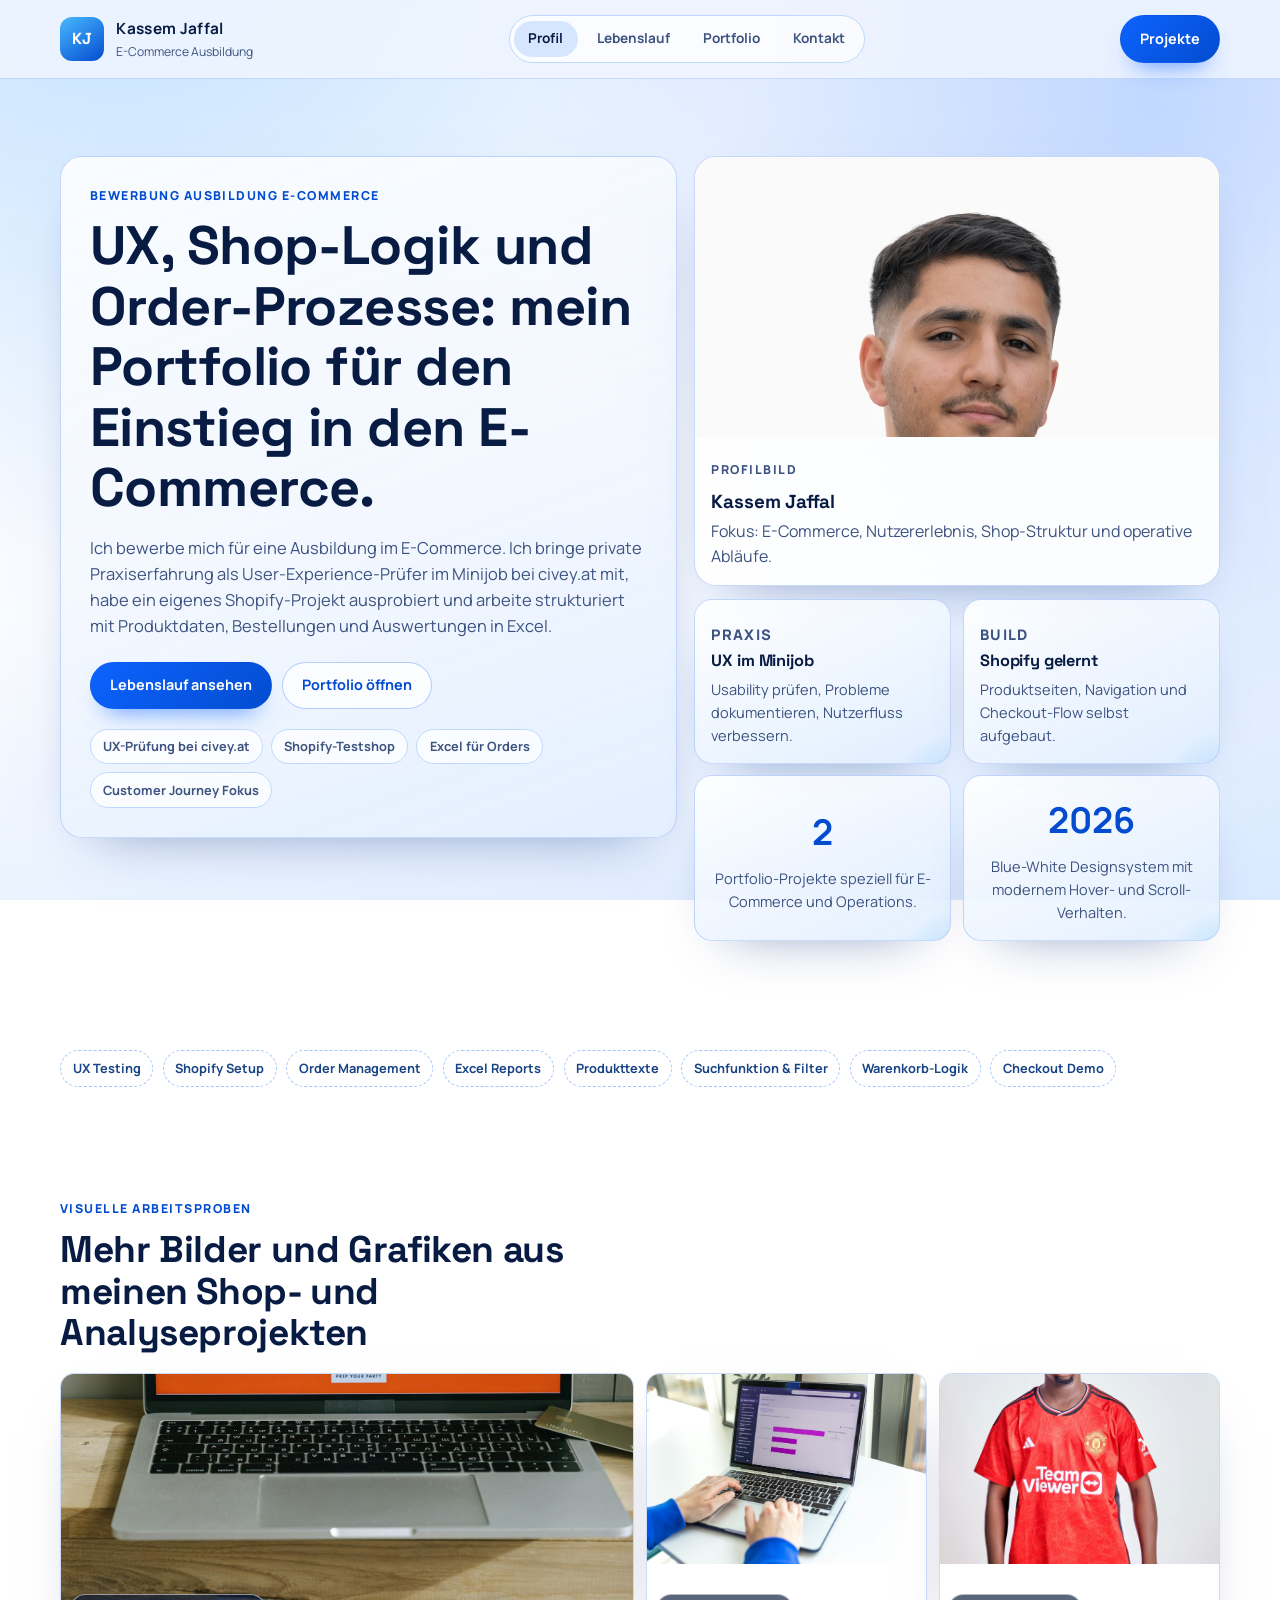
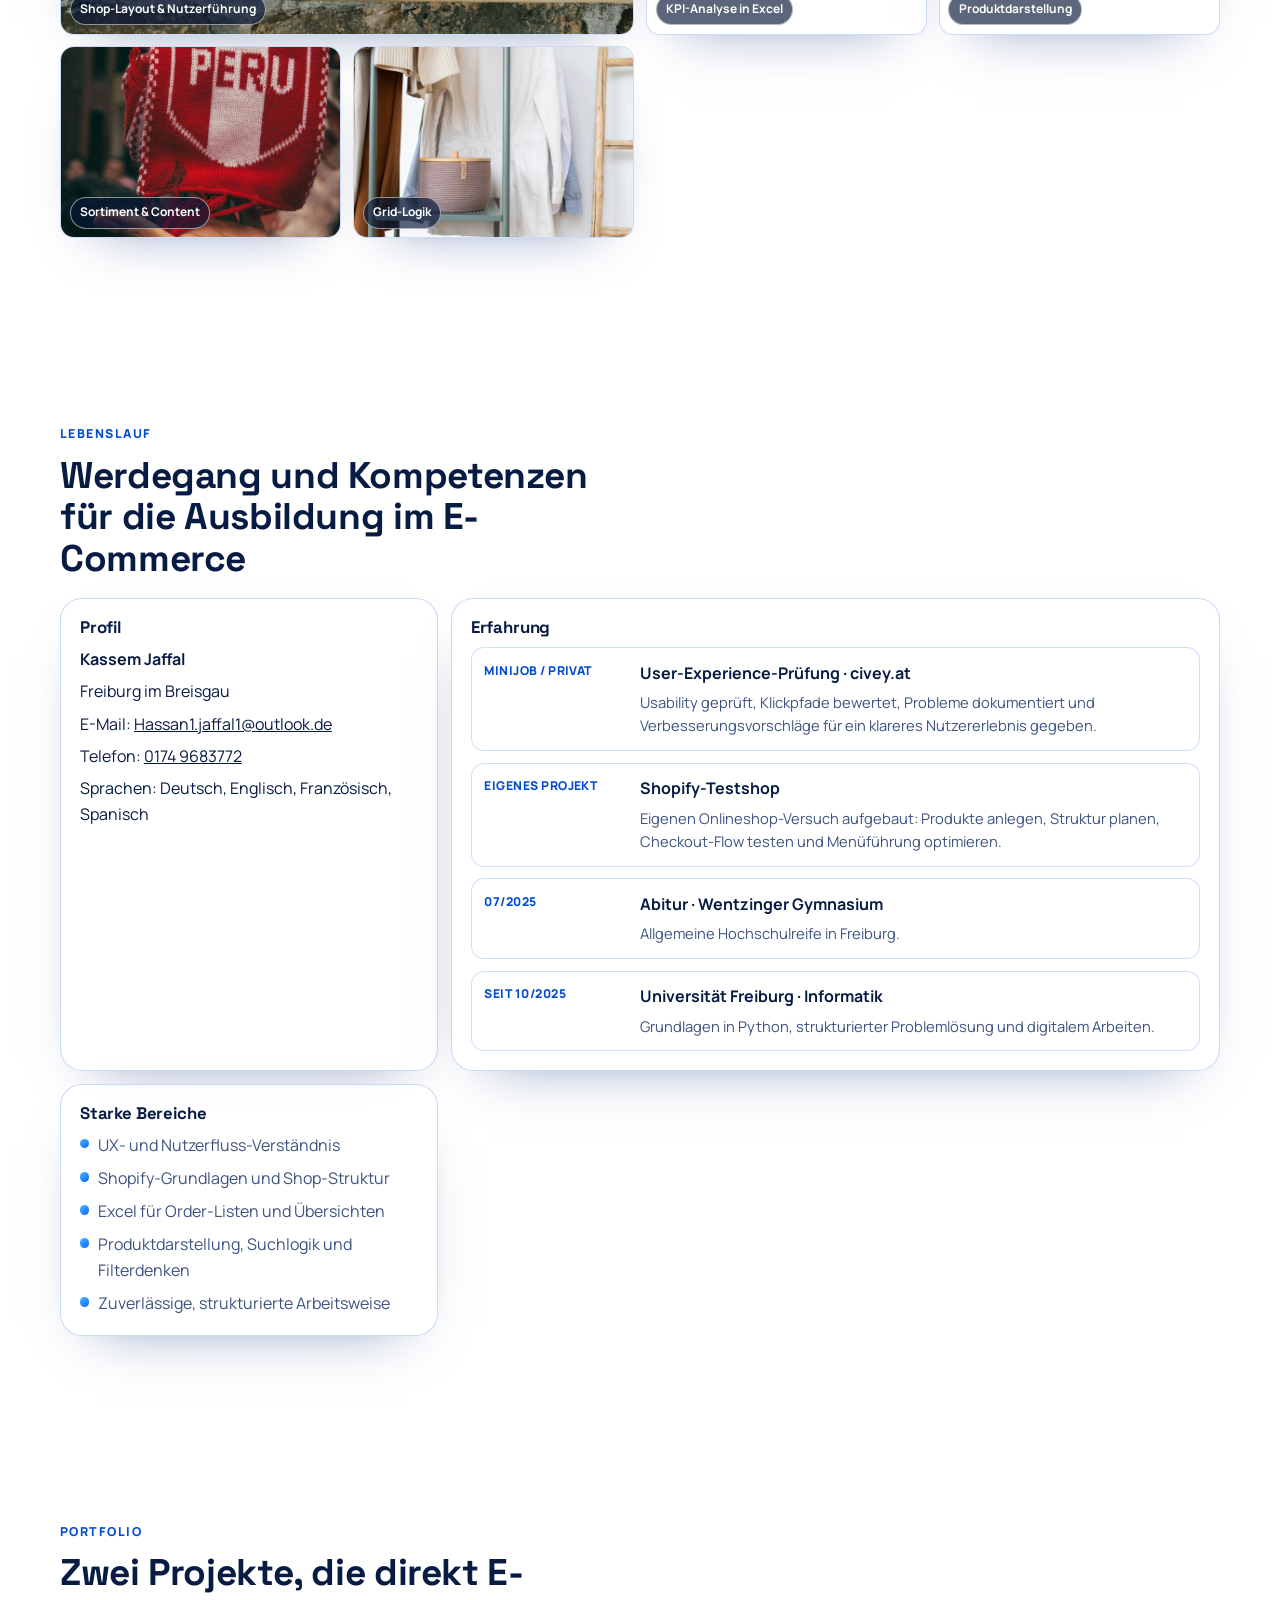
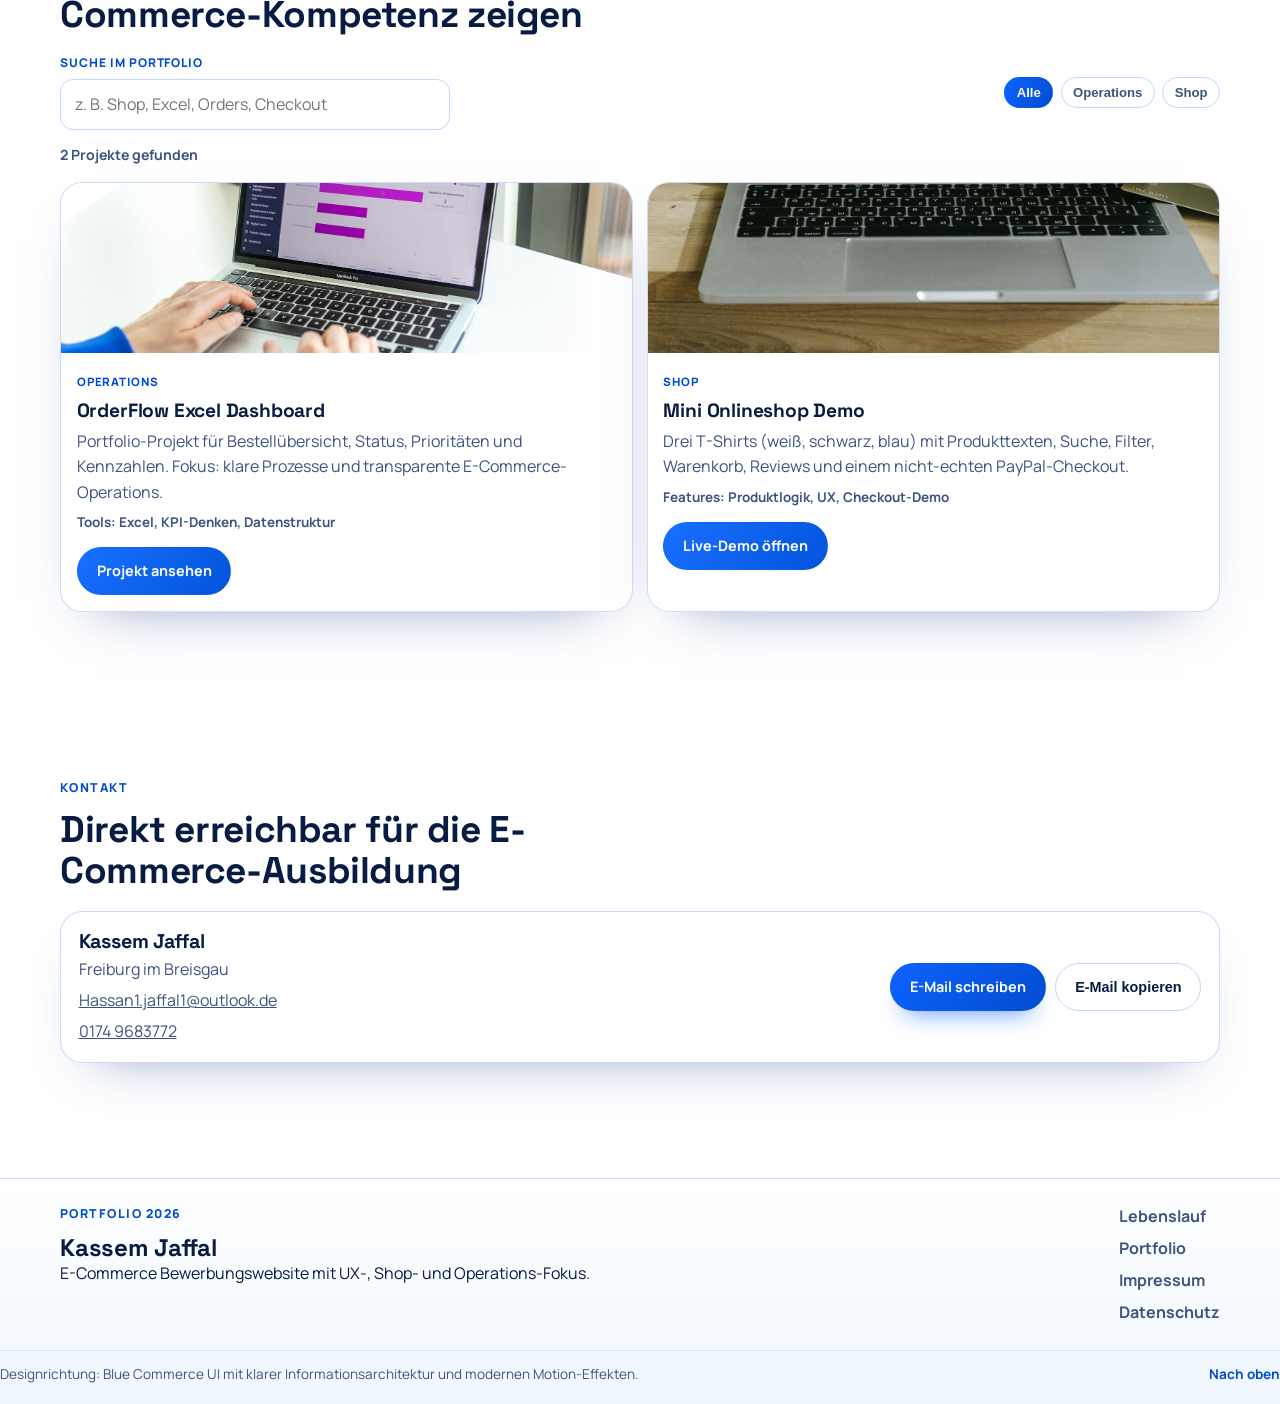
==== commit 3c8c9d83: "Refine blue-white template and rebuild shop demo UX" ====
--- a/index.html
+++ b/index.html
@@ -6,7 +6,7 @@
     <title>Kassem Jaffal | Bewerbung Ausbildung E-Commerce</title>
     <meta
       name="description"
-      content="Bewerbungsportfolio von Kassem Jaffal fuer eine Ausbildung im E-Commerce mit UX-Erfahrung, Shopify-Praxis, Excel-Ordermanagement und einem interaktiven Onlineshop-Demo-Projekt."
+      content="Bewerbungsportfolio von Kassem Jaffal für eine Ausbildung im E-Commerce mit UX-Erfahrung, Shopify-Praxis, Excel-Ordermanagement und einem interaktiven Onlineshop-Demo-Projekt."
     />
     <link rel="preconnect" href="https://fonts.googleapis.com" />
     <link rel="preconnect" href="https://fonts.gstatic.com" crossorigin />
@@ -45,52 +45,59 @@
         <div class="container hero__layout">
           <div class="hero__copy">
             <p class="eyebrow">Bewerbung Ausbildung E-Commerce</p>
-            <h1>
-              UX, Shop-Logik und Order-Prozesse: mein Portfolio fuer den Einstieg in den E-Commerce.
-            </h1>
+            <h1>UX, Shop-Logik und Order-Prozesse: mein Portfolio für den Einstieg in den E-Commerce.</h1>
             <p class="hero__lead">
-              Ich bewerbe mich fuer eine Ausbildung im E-Commerce. Ich bringe
-              private Praxiserfahrung als User-Experience-Pruefer im Minijob bei
-              civey.at mit, habe ein eigenes Shopify-Projekt ausprobiert und
-              arbeite gerne strukturiert mit Produktdaten, Bestellungen und
-              Auswertungen in Excel.
+              Ich bewerbe mich für eine Ausbildung im E-Commerce. Ich bringe private Praxiserfahrung als
+              User-Experience-Prüfer im Minijob bei civey.at mit, habe ein eigenes Shopify-Projekt ausprobiert
+              und arbeite strukturiert mit Produktdaten, Bestellungen und Auswertungen in Excel.
             </p>
 
             <div class="hero__actions">
               <a class="button button--primary" href="#lebenslauf">Lebenslauf ansehen</a>
-              <a class="button button--ghost" href="#portfolio">Portfolio oeffnen</a>
+              <a class="button button--ghost" href="#portfolio">Portfolio öffnen</a>
             </div>
 
             <div class="status-pills">
-              <span>UX-Pruefung bei civey.at</span>
+              <span>UX-Prüfung bei civey.at</span>
               <span>Shopify-Testshop</span>
-              <span>Excel fuer Orders</span>
+              <span>Excel für Orders</span>
               <span>Customer Journey Fokus</span>
             </div>
           </div>
 
-          <div class="hero__bento">
-            <article class="bento-card" data-spotlight>
-              <p class="bento-card__kicker">Praxis</p>
-              <h3>UX im Minijob</h3>
-              <p>Usability pruefen, Probleme dokumentieren, Nutzerfluss verbessern.</p>
-            </article>
-
-            <article class="bento-card" data-spotlight>
-              <p class="bento-card__kicker">Build</p>
-              <h3>Shopify gelernt</h3>
-              <p>Produktseiten, Navigation, Struktur und Checkout-Flow selbst aufgebaut.</p>
-            </article>
-
-            <article class="bento-card bento-card--metric" data-spotlight>
-              <strong data-count="2">2</strong>
-              <p>Portfolio-Projekte speziell fuer E-Commerce und Operations.</p>
-            </article>
-
-            <article class="bento-card bento-card--metric" data-spotlight>
-              <strong>BLUE</strong>
-              <p>Designsystem in Blau/Weiss mit moderner Card-Architektur.</p>
-            </article>
+          <div class="hero__visual">
+            <article class="portrait-card" data-spotlight>
+              <img src="assets/portrait.png" alt="Portrait von Kassem Jaffal" loading="eager" />
+              <div>
+                <p class="eyebrow">Profilbild</p>
+                <h3>Kassem Jaffal</h3>
+                <p>Fokus: E-Commerce, Nutzererlebnis, Shop-Struktur und operative Abläufe.</p>
+              </div>
+            </article>
+
+            <div class="hero__bento">
+              <article class="bento-card" data-spotlight>
+                <p class="bento-card__kicker">Praxis</p>
+                <h3>UX im Minijob</h3>
+                <p>Usability prüfen, Probleme dokumentieren, Nutzerfluss verbessern.</p>
+              </article>
+
+              <article class="bento-card" data-spotlight>
+                <p class="bento-card__kicker">Build</p>
+                <h3>Shopify gelernt</h3>
+                <p>Produktseiten, Navigation und Checkout-Flow selbst aufgebaut.</p>
+              </article>
+
+              <article class="bento-card bento-card--metric" data-spotlight>
+                <strong data-count="2">2</strong>
+                <p>Portfolio-Projekte speziell für E-Commerce und Operations.</p>
+              </article>
+
+              <article class="bento-card bento-card--metric" data-spotlight>
+                <strong>2026</strong>
+                <p>Blue-White Designsystem mit modernem Hover- und Scroll-Verhalten.</p>
+              </article>
+            </div>
           </div>
         </div>
       </section>
@@ -108,11 +115,43 @@
         </div>
       </section>
 
+      <section class="section" data-reveal>
+        <div class="container">
+          <div class="section-heading">
+            <p class="eyebrow">Visuelle Arbeitsproben</p>
+            <h2>Mehr Bilder und Grafiken aus meinen Shop- und Analyseprojekten</h2>
+          </div>
+
+          <div class="image-gallery">
+            <article class="image-tile image-tile--wide" data-spotlight>
+              <img src="assets/mock-fanshop.jpg" alt="Mockup eines Shops mit Produktübersicht" loading="lazy" />
+              <div class="image-tile__label">Shop-Layout &amp; Nutzerführung</div>
+            </article>
+            <article class="image-tile" data-spotlight>
+              <img src="assets/excel-kpi-dashboard.jpg" alt="Dashboard mit KPI-Auswertung" loading="lazy" />
+              <div class="image-tile__label">KPI-Analyse in Excel</div>
+            </article>
+            <article class="image-tile" data-spotlight>
+              <img src="assets/product-jersey.jpg" alt="Produktfoto eines T-Shirts" loading="lazy" />
+              <div class="image-tile__label">Produktdarstellung</div>
+            </article>
+            <article class="image-tile" data-spotlight>
+              <img src="assets/product-scarf.jpg" alt="Weiteres Produktbild für einen Shop" loading="lazy" />
+              <div class="image-tile__label">Sortiment &amp; Content</div>
+            </article>
+            <article class="image-tile" data-spotlight>
+              <img src="assets/product-rack.jpg" alt="Produkt-Grid im Shop-Kontext" loading="lazy" />
+              <div class="image-tile__label">Grid-Logik</div>
+            </article>
+          </div>
+        </div>
+      </section>
+
       <section class="section" id="lebenslauf" data-section="lebenslauf" data-reveal>
         <div class="container">
           <div class="section-heading">
             <p class="eyebrow">Lebenslauf</p>
-            <h2>Werdegang und Kompetenzen fuer die Ausbildung im E-Commerce</h2>
+            <h2>Werdegang und Kompetenzen für die Ausbildung im E-Commerce</h2>
           </div>
 
           <div class="resume-grid">
@@ -122,7 +161,7 @@
               <p>Freiburg im Breisgau</p>
               <p>E-Mail: <a href="mailto:Hassan1.jaffal1@outlook.de">Hassan1.jaffal1@outlook.de</a></p>
               <p>Telefon: <a href="tel:+491749683772">0174 9683772</a></p>
-              <p>Sprachen: Deutsch, Englisch, Franzoesisch, Spanisch</p>
+              <p>Sprachen: Deutsch, Englisch, Französisch, Spanisch</p>
             </article>
 
             <article class="card card--wide" data-spotlight>
@@ -131,15 +170,15 @@
                 <article class="timeline-item">
                   <span class="timeline-item__date">Minijob / privat</span>
                   <div>
-                    <strong>User-Experience-Pruefung · civey.at</strong>
-                    <p>Usability geprueft, Klickpfade bewertet, Probleme dokumentiert und Verbesserungsvorschlaege fuer ein klareres Nutzererlebnis gegeben.</p>
+                    <strong>User-Experience-Prüfung · civey.at</strong>
+                    <p>Usability geprüft, Klickpfade bewertet, Probleme dokumentiert und Verbesserungsvorschläge für ein klareres Nutzererlebnis gegeben.</p>
                   </div>
                 </article>
                 <article class="timeline-item">
                   <span class="timeline-item__date">Eigenes Projekt</span>
                   <div>
                     <strong>Shopify-Testshop</strong>
-                    <p>Eigenen Onlineshop-Versuch aufgebaut: Produkte anlegen, Struktur planen, Basis-Checkout und visuelle Shopfuehrung testen.</p>
+                    <p>Eigenen Onlineshop-Versuch aufgebaut: Produkte anlegen, Struktur planen, Checkout-Flow testen und Menüführung optimieren.</p>
                   </div>
                 </article>
                 <article class="timeline-item">
@@ -152,8 +191,8 @@
                 <article class="timeline-item">
                   <span class="timeline-item__date">seit 10/2025</span>
                   <div>
-                    <strong>Universitaet Freiburg · Informatik</strong>
-                    <p>Grundlagen in Python, strukturierter Problemloesung und digitalem Arbeiten.</p>
+                    <strong>Universität Freiburg · Informatik</strong>
+                    <p>Grundlagen in Python, strukturierter Problemlösung und digitalem Arbeiten.</p>
                   </div>
                 </article>
               </div>
@@ -162,11 +201,11 @@
             <article class="card" data-spotlight>
               <h3>Starke Bereiche</h3>
               <ul class="check-list">
-                <li>UX- und Nutzerfluss-Verstaendnis</li>
+                <li>UX- und Nutzerfluss-Verständnis</li>
                 <li>Shopify-Grundlagen und Shop-Struktur</li>
-                <li>Excel fuer Order-Listen und Uebersichten</li>
+                <li>Excel für Order-Listen und Übersichten</li>
                 <li>Produktdarstellung, Suchlogik und Filterdenken</li>
-                <li>Zuverlaessige, strukturierte Arbeitsweise</li>
+                <li>Zuverlässige, strukturierte Arbeitsweise</li>
               </ul>
             </article>
           </div>
@@ -186,7 +225,7 @@
               <input
                 id="portfolioSearch"
                 type="search"
-                placeholder="z. B. shop, excel, orders, checkout"
+                placeholder="z. B. Shop, Excel, Orders, Checkout"
                 autocomplete="off"
               />
             </label>
@@ -207,12 +246,14 @@
               data-search="excel order management dashboard bestellungen kpi auswertung operations"
               data-spotlight
             >
-              <div class="portfolio-card__media portfolio-card__media--ops" aria-hidden="true"></div>
+              <div class="portfolio-card__media" aria-hidden="true">
+                <img src="assets/excel-kpi-dashboard.jpg" alt="" loading="lazy" />
+              </div>
               <div class="portfolio-card__body">
                 <span class="portfolio-card__tag">Operations</span>
                 <h3>OrderFlow Excel Dashboard</h3>
                 <p>
-                  Portfolio-Projekt fuer Bestelluebersicht, Status, Prioritaeten und Kennzahlen.
+                  Portfolio-Projekt für Bestellübersicht, Status, Prioritäten und Kennzahlen.
                   Fokus: klare Prozesse und transparente E-Commerce-Operations.
                 </p>
                 <p class="portfolio-card__meta">Tools: Excel, KPI-Denken, Datenstruktur</p>
@@ -225,20 +266,22 @@
             <article
               class="portfolio-card"
               data-category="shop"
-              data-search="onlineshop tshirt weiss schwarz blau warenkorb reviews menue suche filter checkout paypal"
+              data-search="onlineshop t-shirt weiß schwarz blau warenkorb reviews menü suche filter checkout paypal"
               data-spotlight
             >
-              <div class="portfolio-card__media portfolio-card__media--shop" aria-hidden="true"></div>
+              <div class="portfolio-card__media" aria-hidden="true">
+                <img src="assets/mock-fanshop.jpg" alt="" loading="lazy" />
+              </div>
               <div class="portfolio-card__body">
                 <span class="portfolio-card__tag">Shop</span>
                 <h3>Mini Onlineshop Demo</h3>
                 <p>
-                  Drei T-Shirts (weiss, schwarz, blau) mit Produkttexten, Suche,
+                  Drei T-Shirts (weiß, schwarz, blau) mit Produkttexten, Suche,
                   Filter, Warenkorb, Reviews und einem nicht-echten PayPal-Checkout.
                 </p>
                 <p class="portfolio-card__meta">Features: Produktlogik, UX, Checkout-Demo</p>
                 <div class="portfolio-card__actions">
-                  <a class="button button--card" href="projects/shop-demo.html">Live-Demo oeffnen</a>
+                  <a class="button button--card" href="projects/shop-demo.html">Live-Demo öffnen</a>
                 </div>
               </div>
             </article>
@@ -252,7 +295,7 @@
         <div class="container">
           <div class="section-heading">
             <p class="eyebrow">Kontakt</p>
-            <h2>Direkt erreichbar fuer die E-Commerce-Ausbildung</h2>
+            <h2>Direkt erreichbar für die E-Commerce-Ausbildung</h2>
           </div>
 
           <div class="contact-panel" data-spotlight>
@@ -295,7 +338,7 @@
         </div>
       </div>
       <div class="site-footer__meta">
-        <p>Designrichtung: Blue commerce UI mit klarer Informationsarchitektur.</p>
+        <p>Designrichtung: Blue Commerce UI mit klarer Informationsarchitektur und modernen Motion-Effekten.</p>
         <a href="#top">Nach oben</a>
       </div>
     </footer>
--- a/styles.css
+++ b/styles.css
@@ -1,19 +1,20 @@
 :root {
-  --bg: #eef5ff;
-  --bg-soft: #f8fbff;
-  --bg-deep: #d8e8ff;
+  --bg-0: #eff5ff;
+  --bg-1: #f9fbff;
+  --bg-2: #d9e9ff;
   --surface: rgba(255, 255, 255, 0.86);
   --surface-strong: #ffffff;
-  --line: #c7dcff;
-  --ink: #091a3a;
-  --ink-soft: #3a4d74;
+  --line: #bfd8ff;
+  --line-strong: #a8c9ff;
+  --ink: #071b43;
+  --ink-soft: #3d5380;
   --primary: #0d63ff;
-  --primary-strong: #0349c6;
-  --accent: #37b6ff;
-  --shadow: 0 24px 60px -34px rgba(8, 42, 111, 0.45);
+  --primary-strong: #034ccf;
+  --primary-soft: #49b9ff;
   --radius: 22px;
   --radius-sm: 14px;
-  --container: min(1120px, calc(100% - 2.4rem));
+  --shadow: 0 24px 56px -36px rgba(5, 43, 120, 0.55);
+  --container: min(1160px, calc(100% - 2.4rem));
 }
 
 * {
@@ -27,13 +28,14 @@
 body {
   margin: 0;
   min-height: 100vh;
-  background:
-    radial-gradient(circle at 12% -5%, rgba(55, 151, 255, 0.22), transparent 44%),
-    radial-gradient(circle at 90% 12%, rgba(0, 84, 255, 0.2), transparent 40%),
-    linear-gradient(160deg, var(--bg) 0%, var(--bg-soft) 52%, var(--bg-deep) 100%);
   color: var(--ink);
   font-family: "Manrope", "Segoe UI", sans-serif;
   line-height: 1.58;
+  background:
+    radial-gradient(circle at 10% -8%, rgba(81, 176, 255, 0.28), transparent 42%),
+    radial-gradient(circle at 90% 12%, rgba(6, 97, 255, 0.22), transparent 45%),
+    linear-gradient(165deg, var(--bg-0) 0%, var(--bg-1) 50%, var(--bg-2) 100%);
+  background-attachment: fixed;
 }
 
 body::before {
@@ -41,9 +43,9 @@
   position: fixed;
   inset: 0;
   pointer-events: none;
-  background-image: radial-gradient(rgba(13, 99, 255, 0.07) 1px, transparent 0);
+  background-image: radial-gradient(rgba(13, 99, 255, 0.09) 1px, transparent 0);
   background-size: 24px 24px;
-  opacity: 0.22;
+  opacity: 0.2;
   z-index: -2;
 }
 
@@ -62,7 +64,7 @@
 h4 {
   margin: 0;
   font-family: "Space Grotesk", "Manrope", sans-serif;
-  line-height: 1.15;
+  line-height: 1.12;
   letter-spacing: -0.01em;
 }
 
@@ -74,11 +76,11 @@
   position: fixed;
   top: 0;
   left: 0;
+  z-index: 85;
+  width: 0;
   height: 4px;
-  width: 0;
-  z-index: 80;
-  background: linear-gradient(90deg, var(--accent), var(--primary));
-  box-shadow: 0 0 18px rgba(13, 99, 255, 0.55);
+  background: linear-gradient(90deg, var(--primary-soft), var(--primary));
+  box-shadow: 0 0 18px rgba(13, 99, 255, 0.6);
 }
 
 .container {
@@ -89,10 +91,10 @@
 .site-header {
   position: sticky;
   top: 0;
-  z-index: 60;
+  z-index: 70;
+  border-bottom: 1px solid rgba(124, 169, 245, 0.36);
   backdrop-filter: blur(16px);
-  background: rgba(238, 245, 255, 0.85);
-  border-bottom: 1px solid rgba(122, 166, 255, 0.3);
+  background: rgba(239, 245, 255, 0.86);
 }
 
 .site-header__inner {
@@ -106,72 +108,72 @@
 .brand {
   display: inline-flex;
   align-items: center;
-  gap: 0.8rem;
+  gap: 0.78rem;
   text-decoration: none;
 }
 
 .brand__mark {
-  width: 42px;
-  height: 42px;
+  width: 44px;
+  height: 44px;
   border-radius: 12px;
   display: grid;
   place-items: center;
   font-family: "Space Grotesk", sans-serif;
   font-weight: 700;
   color: #fff;
-  background: linear-gradient(140deg, var(--accent), var(--primary-strong));
+  background: linear-gradient(145deg, var(--primary-soft), var(--primary-strong));
   box-shadow: var(--shadow);
 }
 
 .brand strong {
   display: block;
-  font-size: 0.95rem;
+  font-size: 0.96rem;
   letter-spacing: 0.02em;
 }
 
 .brand small {
   display: block;
   color: var(--ink-soft);
-  font-size: 0.75rem;
+  font-size: 0.76rem;
 }
 
 .site-nav {
   display: flex;
-  align-items: center;
-  gap: 0.35rem;
+  flex-wrap: wrap;
+  gap: 0.32rem;
   padding: 0.3rem;
   border: 1px solid var(--line);
   border-radius: 999px;
-  background: rgba(255, 255, 255, 0.64);
+  background: rgba(255, 255, 255, 0.7);
 }
 
 .site-nav__link {
-  padding: 0.45rem 0.9rem;
+  padding: 0.44rem 0.88rem;
+  border-radius: 999px;
   text-decoration: none;
-  border-radius: 999px;
-  color: var(--ink-soft);
-  font-weight: 600;
-  font-size: 0.86rem;
-  transition: background 180ms ease, color 180ms ease, transform 180ms ease;
+  color: var(--ink-soft);
+  font-size: 0.85rem;
+  font-weight: 700;
+  transition: background 180ms ease, color 180ms ease;
 }
 
 .site-nav__link:hover,
 .site-nav__link.is-active {
+  background: rgba(13, 99, 255, 0.14);
   color: var(--ink);
-  background: rgba(13, 99, 255, 0.12);
 }
 
 .button {
   border: 1px solid transparent;
   border-radius: 999px;
-  padding: 0.7rem 1.15rem;
+  padding: 0.72rem 1.18rem;
   font-size: 0.9rem;
   font-weight: 700;
   text-decoration: none;
   display: inline-flex;
   align-items: center;
   justify-content: center;
-  gap: 0.35rem;
+  gap: 0.32rem;
   cursor: pointer;
   transition: transform 180ms ease, box-shadow 180ms ease, background 180ms ease;
 }
@@ -182,45 +184,55 @@
 
 .button--primary {
   color: #fff;
-  background: linear-gradient(130deg, var(--primary), var(--primary-strong));
-  box-shadow: 0 12px 26px -12px rgba(13, 99, 255, 0.7);
+  border-color: transparent;
+  background: linear-gradient(135deg, var(--primary), var(--primary-strong));
+  box-shadow: 0 14px 24px -14px rgba(13, 99, 255, 0.78);
 }
 
 .button--secondary {
+  color: var(--ink);
   border-color: var(--line);
-  color: var(--ink);
-  background: rgba(255, 255, 255, 0.8);
+  background: rgba(255, 255, 255, 0.84);
 }
 
 .button--ghost {
-  border-color: rgba(13, 99, 255, 0.28);
   color: var(--primary-strong);
-  background: rgba(255, 255, 255, 0.65);
+  border-color: rgba(13, 99, 255, 0.3);
+  background: rgba(255, 255, 255, 0.74);
 }
 
 .button--card {
   color: #fff;
-  background: linear-gradient(120deg, var(--primary), #287dfd);
+  border-color: transparent;
+  background: linear-gradient(130deg, #1970ff, #0354db);
 }
 
 .section {
-  padding: clamp(3rem, 8vw, 5.6rem) 0;
+  padding: clamp(3rem, 8vw, 5.8rem) 0;
 }
 
 .hero {
-  padding-top: clamp(2.8rem, 7vw, 5rem);
+  padding-top: clamp(2.5rem, 6vw, 4.8rem);
 }
 
 .hero__layout {
   display: grid;
-  grid-template-columns: 1.1fr 0.9fr;
-  gap: 1.4rem;
-  align-items: stretch;
+  grid-template-columns: 1.08fr 0.92fr;
+  gap: 1.1rem;
+  align-items: start;
+}
+
+.hero__copy {
+  border: 1px solid rgba(107, 151, 239, 0.34);
+  border-radius: var(--radius);
+  background: linear-gradient(160deg, rgba(255, 255, 255, 0.86), rgba(226, 238, 255, 0.74));
+  box-shadow: var(--shadow);
+  padding: clamp(1.2rem, 3vw, 1.8rem);
 }
 
 .eyebrow {
   margin-bottom: 0.7rem;
-  font-size: 0.78rem;
+  font-size: 0.77rem;
   font-weight: 800;
   letter-spacing: 0.12em;
   text-transform: uppercase;
@@ -228,53 +240,86 @@
 }
 
 .hero__copy h1 {
-  font-size: clamp(2rem, 4.8vw, 3.45rem);
+  font-size: clamp(1.95rem, 4.5vw, 3.38rem);
   max-width: 18ch;
 }
 
 .hero__lead {
-  margin-top: 1.05rem;
+  margin-top: 1rem;
   color: var(--ink-soft);
   max-width: 64ch;
   font-size: 1.03rem;
 }
 
 .hero__actions {
-  margin-top: 1.5rem;
+  margin-top: 1.4rem;
   display: flex;
   flex-wrap: wrap;
-  gap: 0.75rem;
+  gap: 0.68rem;
 }
 
 .status-pills {
-  margin-top: 1.25rem;
+  margin-top: 1.2rem;
   display: flex;
   flex-wrap: wrap;
-  gap: 0.55rem;
+  gap: 0.5rem;
 }
 
 .status-pills span {
   border-radius: 999px;
   border: 1px solid var(--line);
+  background: rgba(255, 255, 255, 0.74);
+  color: var(--ink-soft);
   padding: 0.42rem 0.76rem;
   font-size: 0.8rem;
   font-weight: 700;
-  color: var(--ink-soft);
-  background: rgba(255, 255, 255, 0.72);
+}
+
+.hero__visual {
+  display: grid;
+  gap: 0.8rem;
+}
+
+.portrait-card {
+  border: 1px solid rgba(107, 151, 239, 0.36);
+  border-radius: var(--radius);
+  background: rgba(255, 255, 255, 0.88);
+  box-shadow: var(--shadow);
+  overflow: hidden;
+}
+
+.portrait-card img {
+  width: 100%;
+  height: 280px;
+  object-fit: cover;
+  object-position: center top;
+}
+
+.portrait-card > div {
+  padding: 1rem;
+}
+
+.portrait-card h3 {
+  font-size: 1.18rem;
+}
+
+.portrait-card p {
+  margin-top: 0.45rem;
+  color: var(--ink-soft);
 }
 
 .hero__bento {
   display: grid;
   grid-template-columns: repeat(2, minmax(0, 1fr));
-  gap: 0.8rem;
+  gap: 0.72rem;
 }
 
 .bento-card {
-  padding: 1.15rem;
-  border-radius: var(--radius);
-  border: 1px solid rgba(104, 146, 236, 0.34);
-  background: linear-gradient(150deg, rgba(255, 255, 255, 0.94), rgba(228, 239, 255, 0.86));
+  border: 1px solid rgba(110, 154, 243, 0.34);
+  border-radius: 18px;
+  background: linear-gradient(155deg, rgba(255, 255, 255, 0.9), rgba(223, 237, 255, 0.86));
   box-shadow: var(--shadow);
+  padding: 1rem;
   position: relative;
   overflow: hidden;
 }
@@ -282,30 +327,30 @@
 .bento-card::after {
   content: "";
   position: absolute;
-  inset: auto -28% -58% auto;
-  width: 140px;
-  height: 140px;
+  inset: auto -28% -60% auto;
+  width: 130px;
+  height: 130px;
   border-radius: 50%;
-  background: radial-gradient(circle, rgba(55, 182, 255, 0.35), transparent 68%);
+  background: radial-gradient(circle, rgba(73, 185, 255, 0.34), transparent 70%);
 }
 
 .bento-card__kicker {
-  font-size: 0.72rem;
-  letter-spacing: 0.1em;
+  color: var(--primary-strong);
+  font-size: 0.73rem;
+  letter-spacing: 0.09em;
   text-transform: uppercase;
-  color: var(--primary-strong);
   font-weight: 800;
 }
 
 .bento-card h3 {
-  margin-top: 0.35rem;
+  margin-top: 0.36rem;
   font-size: 1.02rem;
 }
 
 .bento-card p {
   margin-top: 0.45rem;
   color: var(--ink-soft);
-  font-size: 0.92rem;
+  font-size: 0.91rem;
 }
 
 .bento-card--metric {
@@ -315,63 +360,110 @@
 }
 
 .bento-card--metric strong {
-  font-size: clamp(1.6rem, 3vw, 2.2rem);
+  font-size: clamp(1.5rem, 3.2vw, 2.22rem);
   color: var(--primary-strong);
 }
 
 .section--ticker {
   padding-top: 1rem;
-  padding-bottom: 1rem;
+  padding-bottom: 1.2rem;
 }
 
 .ticker {
   display: flex;
-  gap: 0.7rem;
   flex-wrap: wrap;
+  gap: 0.6rem;
 }
 
 .ticker span {
-  border: 1px dashed rgba(13, 99, 255, 0.36);
+  border: 1px dashed rgba(13, 99, 255, 0.38);
   border-radius: 999px;
-  padding: 0.45rem 0.75rem;
-  background: rgba(255, 255, 255, 0.62);
+  background: rgba(255, 255, 255, 0.66);
+  padding: 0.44rem 0.72rem;
+  color: #184385;
   font-size: 0.8rem;
   font-weight: 700;
-  color: #184285;
 }
 
 .section-heading {
-  margin-bottom: 1.2rem;
+  margin-bottom: 1.18rem;
 }
 
 .section-heading h2 {
+  max-width: 22ch;
   font-size: clamp(1.5rem, 3vw, 2.32rem);
-  max-width: 22ch;
+}
+
+.image-gallery {
+  display: grid;
+  grid-template-columns: repeat(4, minmax(0, 1fr));
+  gap: 0.72rem;
+}
+
+.image-tile {
+  border: 1px solid rgba(109, 153, 241, 0.35);
+  border-radius: var(--radius-sm);
+  overflow: hidden;
+  background: rgba(255, 255, 255, 0.88);
+  box-shadow: var(--shadow);
+  position: relative;
+}
+
+.image-tile img {
+  width: 100%;
+  height: 190px;
+  object-fit: cover;
+  transition: transform 320ms ease;
+}
+
+.image-tile:hover img {
+  transform: scale(1.04);
+}
+
+.image-tile--wide {
+  grid-column: span 2;
+}
+
+.image-tile--wide img {
+  height: 260px;
+}
+
+.image-tile__label {
+  position: absolute;
+  left: 0.55rem;
+  bottom: 0.55rem;
+  border-radius: 999px;
+  border: 1px solid rgba(255, 255, 255, 0.52);
+  background: rgba(8, 24, 56, 0.66);
+  color: #fff;
+  padding: 0.32rem 0.58rem;
+  font-size: 0.75rem;
+  font-weight: 700;
 }
 
 .resume-grid {
   display: grid;
   grid-template-columns: repeat(3, minmax(0, 1fr));
-  gap: 0.85rem;
+  gap: 0.78rem;
 }
 
 .card {
-  border: 1px solid rgba(104, 146, 236, 0.35);
+  border: 1px solid rgba(107, 151, 239, 0.36);
   border-radius: var(--radius);
   background: var(--surface);
   box-shadow: var(--shadow);
-  padding: 1.2rem;
+  padding: 1.18rem;
 }
 
 .card h3 {
-  margin-bottom: 0.7rem;
-  font-size: 1.04rem;
+  margin-bottom: 0.64rem;
+  font-size: 1.05rem;
 }
 
 .card p + p,
 .card p + ul,
 .card ul + p {
-  margin-top: 0.45rem;
+  margin-top: 0.44rem;
 }
 
 .card--wide {
@@ -380,39 +472,39 @@
 
 .timeline {
   display: grid;
-  gap: 0.8rem;
+  gap: 0.74rem;
 }
 
 .timeline-item {
   display: grid;
-  grid-template-columns: 140px 1fr;
-  gap: 0.8rem;
-  padding: 0.8rem;
-  border-radius: var(--radius-sm);
-  background: rgba(255, 255, 255, 0.65);
-  border: 1px solid rgba(127, 171, 255, 0.35);
+  grid-template-columns: 144px 1fr;
+  gap: 0.74rem;
+  border: 1px solid rgba(125, 167, 247, 0.37);
+  border-radius: 13px;
+  background: rgba(255, 255, 255, 0.66);
+  padding: 0.78rem;
 }
 
 .timeline-item__date {
-  font-size: 0.78rem;
+  color: var(--primary-strong);
+  font-size: 0.76rem;
   font-weight: 800;
   letter-spacing: 0.04em;
-  color: var(--primary-strong);
   text-transform: uppercase;
 }
 
 .timeline-item p {
+  margin-top: 0.32rem;
   color: var(--ink-soft);
   font-size: 0.92rem;
-  margin-top: 0.3rem;
 }
 
 .check-list {
   list-style: none;
+  margin: 0;
   padding: 0;
-  margin: 0;
-  display: grid;
-  gap: 0.52rem;
+  display: grid;
+  gap: 0.5rem;
 }
 
 .check-list li {
@@ -423,99 +515,99 @@
 
 .check-list li::before {
   content: "";
-  width: 0.58rem;
-  height: 0.58rem;
-  margin-top: 0.42rem;
+  width: 0.6rem;
+  height: 0.6rem;
+  margin-top: 0.38rem;
   border-radius: 50%;
-  background: linear-gradient(140deg, var(--accent), var(--primary));
+  background: linear-gradient(145deg, var(--primary-soft), var(--primary));
   flex: none;
 }
 
 .portfolio-toolbar {
   display: flex;
   flex-wrap: wrap;
-  gap: 0.8rem;
   align-items: center;
   justify-content: space-between;
+  gap: 0.8rem;
 }
 
 .search-field {
-  min-width: min(100%, 380px);
-  display: grid;
-  gap: 0.38rem;
+  min-width: min(100%, 390px);
+  display: grid;
+  gap: 0.35rem;
 }
 
 .search-field span {
-  font-size: 0.76rem;
+  color: var(--primary-strong);
+  font-size: 0.75rem;
+  text-transform: uppercase;
   letter-spacing: 0.08em;
-  text-transform: uppercase;
   font-weight: 800;
-  color: var(--primary-strong);
 }
 
 .search-field input {
   border: 1px solid var(--line);
   border-radius: 13px;
-  padding: 0.78rem 0.9rem;
+  background: rgba(255, 255, 255, 0.9);
+  color: var(--ink);
+  padding: 0.76rem 0.88rem;
   font: inherit;
-  color: var(--ink);
-  background: rgba(255, 255, 255, 0.88);
 }
 
 .search-field input:focus-visible {
-  outline: 2px solid rgba(13, 99, 255, 0.45);
+  outline: 2px solid rgba(13, 99, 255, 0.4);
   outline-offset: 1px;
 }
 
 .filter-chips {
   display: flex;
-  gap: 0.5rem;
   flex-wrap: wrap;
+  gap: 0.46rem;
 }
 
 .chip {
   border: 1px solid var(--line);
-  background: rgba(255, 255, 255, 0.8);
-  color: var(--ink-soft);
   border-radius: 999px;
-  padding: 0.45rem 0.78rem;
-  font-weight: 700;
+  background: rgba(255, 255, 255, 0.84);
+  color: var(--ink-soft);
+  padding: 0.43rem 0.72rem;
   font-size: 0.82rem;
+  font-weight: 700;
   cursor: pointer;
 }
 
 .chip.is-active {
   border-color: transparent;
   color: #fff;
-  background: linear-gradient(120deg, var(--primary), var(--primary-strong));
+  background: linear-gradient(130deg, var(--primary), var(--primary-strong));
 }
 
 .results-copy {
-  margin-top: 0.9rem;
-  color: var(--ink-soft);
-  font-weight: 700;
+  margin-top: 0.86rem;
+  color: var(--ink-soft);
   font-size: 0.88rem;
+  font-weight: 700;
 }
 
 .portfolio-grid {
-  margin-top: 1rem;
+  margin-top: 0.96rem;
   display: grid;
   grid-template-columns: repeat(2, minmax(0, 1fr));
-  gap: 0.9rem;
+  gap: 0.85rem;
 }
 
 .portfolio-card {
-  border: 1px solid rgba(104, 146, 236, 0.34);
+  border: 1px solid rgba(109, 153, 241, 0.35);
   border-radius: var(--radius);
   overflow: hidden;
   background: rgba(255, 255, 255, 0.9);
   box-shadow: var(--shadow);
-  transition: transform 180ms ease, box-shadow 180ms ease;
+  transition: transform 200ms ease, box-shadow 200ms ease;
 }
 
 .portfolio-card:hover {
   transform: translateY(-3px);
-  box-shadow: 0 30px 60px -34px rgba(8, 42, 111, 0.52);
+  box-shadow: 0 32px 62px -36px rgba(5, 43, 120, 0.66);
 }
 
 .portfolio-card.is-hidden {
@@ -523,78 +615,72 @@
 }
 
 .portfolio-card__media {
-  height: 150px;
-}
-
-.portfolio-card__media--ops {
-  background:
-    linear-gradient(130deg, rgba(13, 99, 255, 0.86), rgba(65, 190, 255, 0.55)),
-    repeating-linear-gradient(90deg, rgba(255, 255, 255, 0.16), rgba(255, 255, 255, 0.16) 1px, transparent 1px, transparent 16px);
-}
-
-.portfolio-card__media--shop {
-  background:
-    radial-gradient(circle at 22% 25%, rgba(255, 255, 255, 0.45), transparent 34%),
-    linear-gradient(128deg, rgba(2, 57, 160, 0.94), rgba(13, 99, 255, 0.86), rgba(49, 181, 255, 0.68));
+  height: 170px;
+}
+
+.portfolio-card__media img {
+  width: 100%;
+  height: 100%;
+  object-fit: cover;
 }
 
 .portfolio-card__body {
-  padding: 1rem;
+  padding: 0.98rem;
 }
 
 .portfolio-card__tag {
-  font-size: 0.74rem;
+  color: var(--primary-strong);
+  font-size: 0.72rem;
+  font-weight: 800;
   letter-spacing: 0.08em;
   text-transform: uppercase;
-  font-weight: 800;
-  color: var(--primary-strong);
 }
 
 .portfolio-card__body h3 {
+  margin-top: 0.42rem;
+  font-size: 1.2rem;
+}
+
+.portfolio-card__body p {
   margin-top: 0.45rem;
-  font-size: 1.2rem;
-}
-
-.portfolio-card__body p {
-  margin-top: 0.48rem;
   color: var(--ink-soft);
 }
 
 .portfolio-card__meta {
-  font-size: 0.85rem;
+  font-size: 0.84rem;
   font-weight: 700;
 }
 
 .portfolio-card__actions {
-  margin-top: 0.9rem;
-  display: flex;
-  gap: 0.6rem;
+  margin-top: 0.88rem;
+  display: flex;
+  gap: 0.56rem;
 }
 
 .empty-state {
-  margin-top: 0.9rem;
+  margin-top: 0.88rem;
   color: var(--ink-soft);
   font-weight: 700;
 }
 
 .section--contact {
-  padding-top: clamp(2.8rem, 6vw, 4.6rem);
+  padding-top: clamp(2.7rem, 6vw, 4.6rem);
 }
 
 .contact-panel {
+  border: 1px solid rgba(109, 153, 241, 0.36);
+  border-radius: var(--radius);
+  background: rgba(255, 255, 255, 0.9);
+  box-shadow: var(--shadow);
+  padding: 1.1rem;
   display: grid;
   grid-template-columns: 1fr auto;
   gap: 1rem;
   align-items: center;
-  border-radius: var(--radius);
-  border: 1px solid rgba(104, 146, 236, 0.34);
-  padding: 1.1rem;
-  background: rgba(255, 255, 255, 0.9);
-  box-shadow: var(--shadow);
 }
 
 .contact-panel h3 {
-  font-size: 1.2rem;
+  font-size: 1.24rem;
 }
 
 .contact-panel p {
@@ -605,20 +691,18 @@
 .contact-actions {
   display: flex;
   flex-wrap: wrap;
+  justify-content: flex-end;
   gap: 0.6rem;
-  justify-content: flex-end;
 }
 
 .site-footer {
-  margin-top: 1.5rem;
-  border-top: 1px solid rgba(122, 166, 255, 0.35);
-  background: linear-gradient(180deg, rgba(255, 255, 255, 0.22), rgba(204, 224, 255, 0.28));
+  margin-top: 1.4rem;
+  border-top: 1px solid rgba(129, 173, 250, 0.34);
+  background: linear-gradient(180deg, rgba(255, 255, 255, 0.24), rgba(212, 231, 255, 0.35));
 }
 
 .site-footer__inner {
-  width: var(--container);
-  margin-inline: auto;
-  padding: 1.6rem 0;
+  padding: 1.55rem 0;
   display: flex;
   justify-content: space-between;
   gap: 1rem;
@@ -630,7 +714,7 @@
   margin: 0;
   padding: 0;
   display: grid;
-  gap: 0.45rem;
+  gap: 0.42rem;
 }
 
 .footer-links a {
@@ -640,10 +724,8 @@
 }
 
 .site-footer__meta {
-  width: var(--container);
-  margin-inline: auto;
-  border-top: 1px solid rgba(122, 166, 255, 0.28);
-  padding: 0.8rem 0 1.2rem;
+  border-top: 1px solid rgba(129, 173, 250, 0.28);
+  padding: 0.82rem 0 1.14rem;
   display: flex;
   justify-content: space-between;
   gap: 1rem;
@@ -652,33 +734,42 @@
 }
 
 .site-footer__meta a {
+  color: var(--primary-strong);
+  font-weight: 700;
   text-decoration: none;
-  font-weight: 700;
-  color: var(--primary-strong);
 }
 
 .copy-toast {
   position: fixed;
   right: 1rem;
   bottom: 1rem;
-  padding: 0.7rem 0.95rem;
+  z-index: 80;
   border-radius: 10px;
-  font-size: 0.85rem;
+  padding: 0.68rem 0.9rem;
   color: #fff;
+  font-size: 0.84rem;
   background: linear-gradient(130deg, var(--primary), var(--primary-strong));
-  box-shadow: 0 12px 30px -18px rgba(5, 40, 114, 0.8);
-  z-index: 70;
+  box-shadow: 0 14px 30px -18px rgba(7, 42, 116, 0.8);
 }
 
 [data-reveal] {
   opacity: 0;
-  transform: translateY(18px);
+  transform: translateY(16px);
   transition: opacity 420ms ease, transform 420ms ease;
 }
 
 [data-reveal].is-visible {
   opacity: 1;
   transform: translateY(0);
+}
+
+[data-spotlight] {
+  transition: transform 240ms ease, box-shadow 240ms ease;
+}
+
+[data-spotlight]:hover {
+  transform: translateY(-2px);
+  box-shadow: 0 26px 52px -34px rgba(4, 44, 126, 0.7);
 }
 
 @media (prefers-reduced-motion: reduce) {
@@ -696,13 +787,17 @@
   .site-header__inner {
     flex-wrap: wrap;
     justify-content: center;
-    padding: 0.65rem 0;
+    padding: 0.7rem 0;
   }
 
   .hero__layout {
     grid-template-columns: 1fr;
   }
 
+  .hero__visual {
+    grid-template-columns: 1fr;
+  }
+
   .resume-grid {
     grid-template-columns: 1fr;
   }
@@ -711,21 +806,35 @@
     grid-column: auto;
   }
 
+  .image-gallery {
+    grid-template-columns: repeat(2, minmax(0, 1fr));
+  }
+
+  .image-tile--wide {
+    grid-column: span 2;
+  }
+
   .portfolio-grid {
     grid-template-columns: 1fr;
   }
 
-  .contact-panel {
-    grid-template-columns: 1fr;
-  }
-
+  .contact-panel,
   .site-footer__inner,
   .site-footer__meta {
+    grid-template-columns: 1fr;
     flex-direction: column;
   }
+
+  .contact-actions {
+    justify-content: flex-start;
+  }
 }
 
 @media (max-width: 680px) {
+  :root {
+    --container: min(1160px, calc(100% - 1.4rem));
+  }
+
   .site-nav {
     width: 100%;
     justify-content: space-between;
@@ -734,14 +843,31 @@
   .site-nav__link {
     flex: 1;
     text-align: center;
-    padding-inline: 0.25rem;
-    font-size: 0.76rem;
+    padding-inline: 0.2rem;
+    font-size: 0.75rem;
+  }
+
+  .hero__bento {
+    grid-template-columns: 1fr;
   }
 
   .timeline-item {
     grid-template-columns: 1fr;
   }
 
+  .image-gallery {
+    grid-template-columns: 1fr;
+  }
+
+  .image-tile--wide {
+    grid-column: auto;
+  }
+
+  .image-tile--wide img,
+  .image-tile img {
+    height: 210px;
+  }
+
   .section {
     padding: 2.4rem 0;
   }
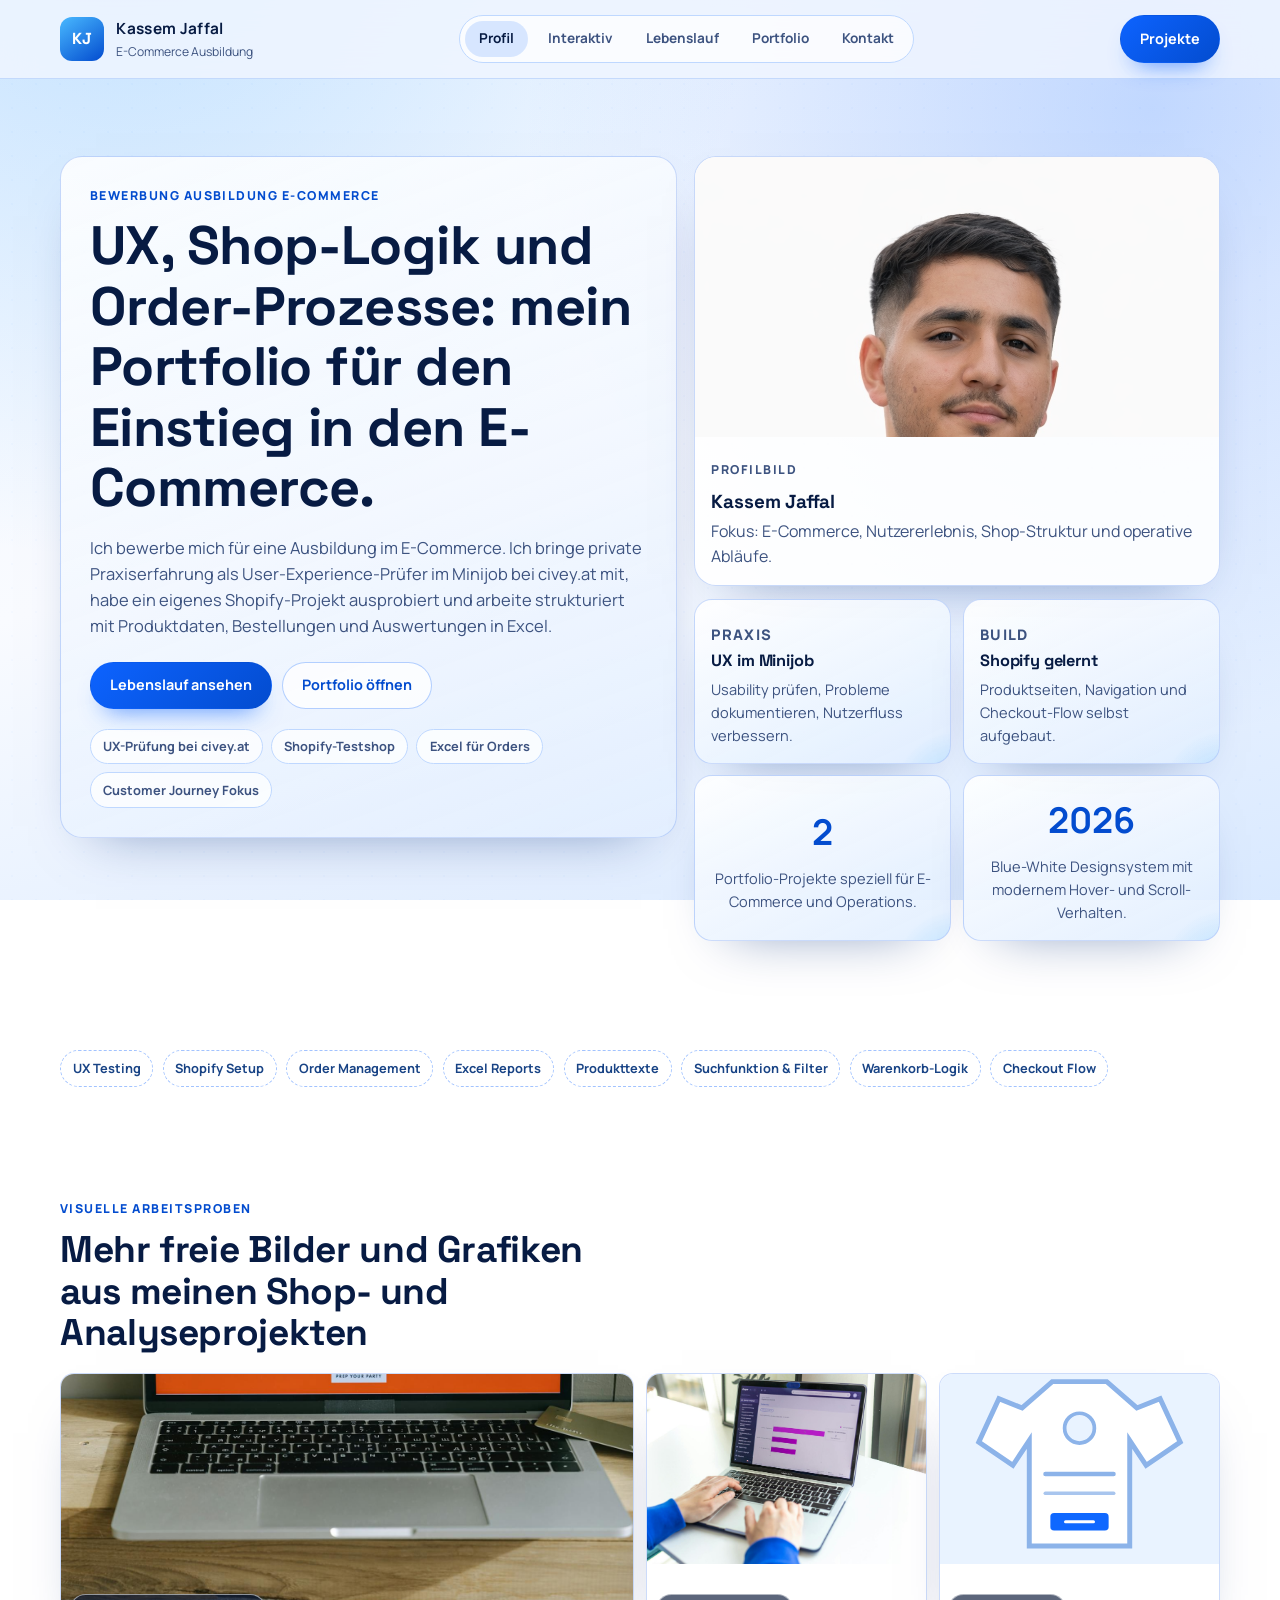
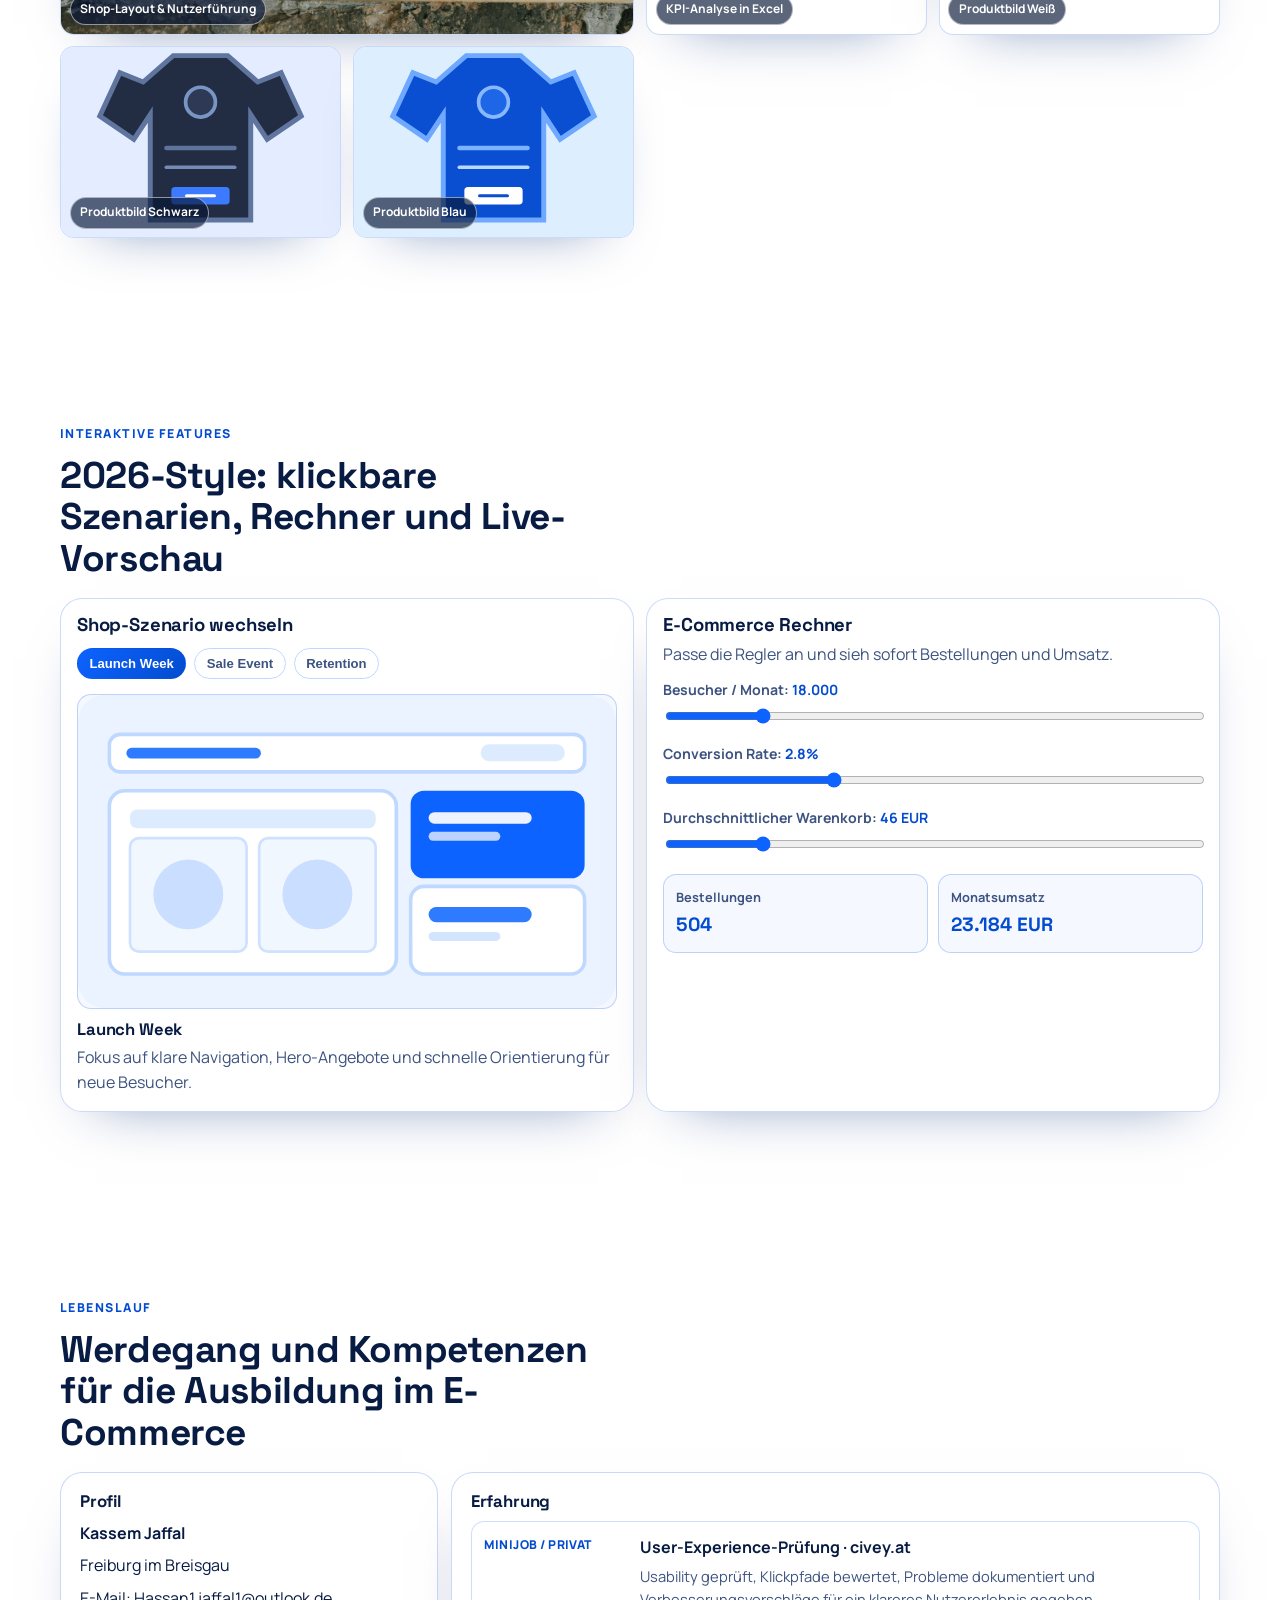
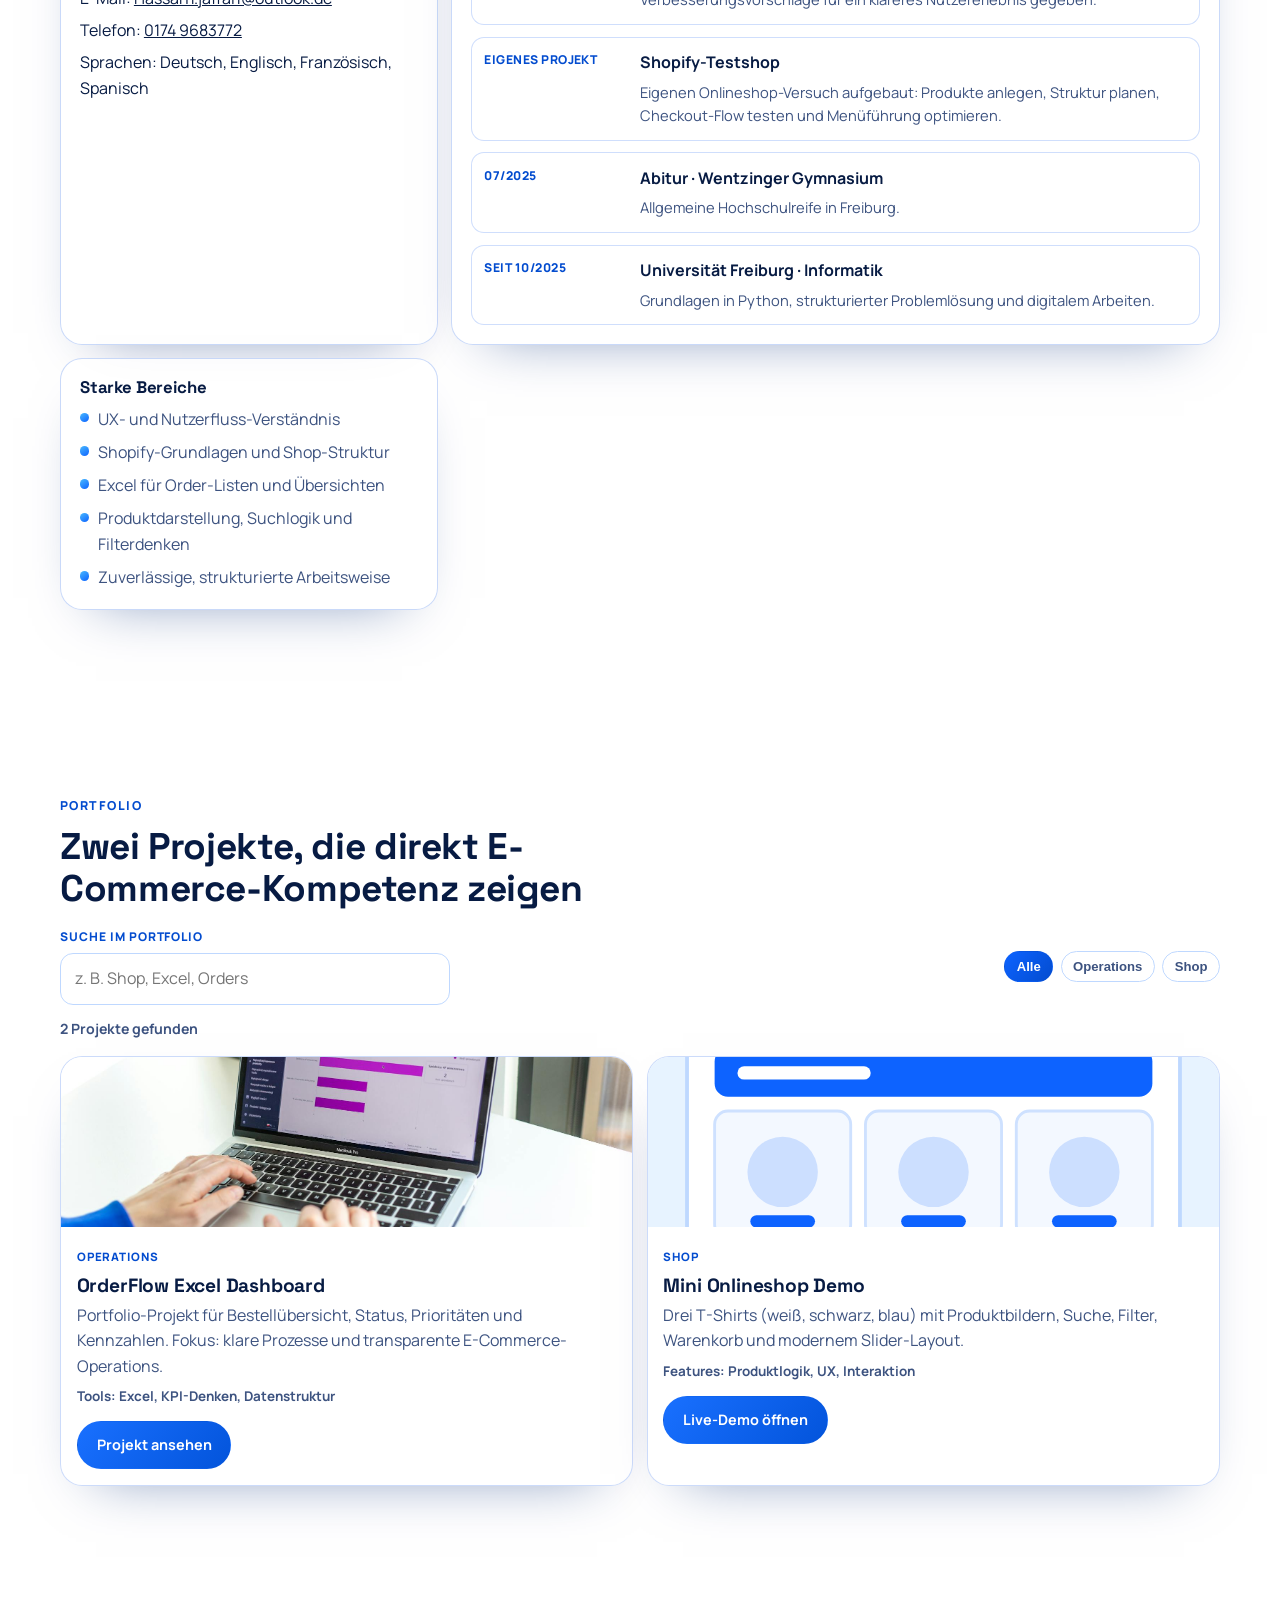
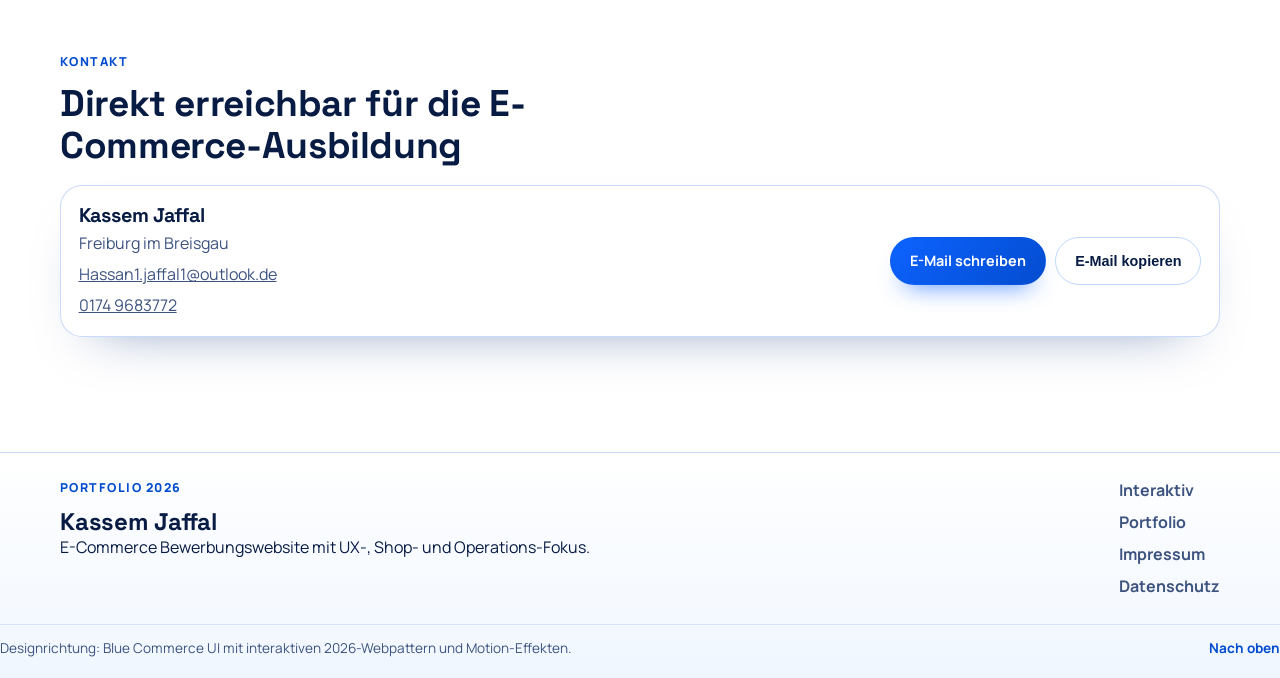
==== commit dc4d738d: "feat: rebuild ecommerce portfolio with richer interactivity and cart-only shop" ====
--- a/index.html
+++ b/index.html
@@ -6,7 +6,7 @@
     <title>Kassem Jaffal | Bewerbung Ausbildung E-Commerce</title>
     <meta
       name="description"
-      content="Bewerbungsportfolio von Kassem Jaffal für eine Ausbildung im E-Commerce mit UX-Erfahrung, Shopify-Praxis, Excel-Ordermanagement und einem interaktiven Onlineshop-Demo-Projekt."
+      content="Bewerbungsportfolio von Kassem Jaffal für eine Ausbildung im E-Commerce mit UX-Erfahrung, Shopify-Praxis, Excel-Ordermanagement und einem interaktiven Onlineshop-Projekt."
     />
     <link rel="preconnect" href="https://fonts.googleapis.com" />
     <link rel="preconnect" href="https://fonts.gstatic.com" crossorigin />
@@ -31,6 +31,7 @@
 
         <nav class="site-nav" aria-label="Hauptnavigation">
           <a class="site-nav__link" href="#profil">Profil</a>
+          <a class="site-nav__link" href="#interaktiv">Interaktiv</a>
           <a class="site-nav__link" href="#lebenslauf">Lebenslauf</a>
           <a class="site-nav__link" href="#portfolio">Portfolio</a>
           <a class="site-nav__link" href="#kontakt">Kontakt</a>
@@ -43,7 +44,7 @@
     <main>
       <section class="section hero" id="profil" data-section="profil" data-reveal>
         <div class="container hero__layout">
-          <div class="hero__copy">
+          <div class="hero__copy" data-spotlight data-tilt>
             <p class="eyebrow">Bewerbung Ausbildung E-Commerce</p>
             <h1>UX, Shop-Logik und Order-Prozesse: mein Portfolio für den Einstieg in den E-Commerce.</h1>
             <p class="hero__lead">
@@ -66,7 +67,7 @@
           </div>
 
           <div class="hero__visual">
-            <article class="portrait-card" data-spotlight>
+            <article class="portrait-card" data-spotlight data-tilt>
               <img src="assets/portrait.png" alt="Portrait von Kassem Jaffal" loading="eager" />
               <div>
                 <p class="eyebrow">Profilbild</p>
@@ -76,24 +77,24 @@
             </article>
 
             <div class="hero__bento">
-              <article class="bento-card" data-spotlight>
+              <article class="bento-card" data-spotlight data-tilt>
                 <p class="bento-card__kicker">Praxis</p>
                 <h3>UX im Minijob</h3>
                 <p>Usability prüfen, Probleme dokumentieren, Nutzerfluss verbessern.</p>
               </article>
 
-              <article class="bento-card" data-spotlight>
+              <article class="bento-card" data-spotlight data-tilt>
                 <p class="bento-card__kicker">Build</p>
                 <h3>Shopify gelernt</h3>
                 <p>Produktseiten, Navigation und Checkout-Flow selbst aufgebaut.</p>
               </article>
 
-              <article class="bento-card bento-card--metric" data-spotlight>
+              <article class="bento-card bento-card--metric" data-spotlight data-tilt>
                 <strong data-count="2">2</strong>
                 <p>Portfolio-Projekte speziell für E-Commerce und Operations.</p>
               </article>
 
-              <article class="bento-card bento-card--metric" data-spotlight>
+              <article class="bento-card bento-card--metric" data-spotlight data-tilt>
                 <strong>2026</strong>
                 <p>Blue-White Designsystem mit modernem Hover- und Scroll-Verhalten.</p>
               </article>
@@ -111,7 +112,7 @@
           <span>Produkttexte</span>
           <span>Suchfunktion &amp; Filter</span>
           <span>Warenkorb-Logik</span>
-          <span>Checkout Demo</span>
+          <span>Checkout Flow</span>
         </div>
       </section>
 
@@ -119,29 +120,88 @@
         <div class="container">
           <div class="section-heading">
             <p class="eyebrow">Visuelle Arbeitsproben</p>
-            <h2>Mehr Bilder und Grafiken aus meinen Shop- und Analyseprojekten</h2>
+            <h2>Mehr freie Bilder und Grafiken aus meinen Shop- und Analyseprojekten</h2>
           </div>
 
           <div class="image-gallery">
-            <article class="image-tile image-tile--wide" data-spotlight>
+            <article class="image-tile image-tile--wide" data-spotlight data-tilt>
               <img src="assets/mock-fanshop.jpg" alt="Mockup eines Shops mit Produktübersicht" loading="lazy" />
               <div class="image-tile__label">Shop-Layout &amp; Nutzerführung</div>
             </article>
-            <article class="image-tile" data-spotlight>
+            <article class="image-tile" data-spotlight data-tilt>
               <img src="assets/excel-kpi-dashboard.jpg" alt="Dashboard mit KPI-Auswertung" loading="lazy" />
               <div class="image-tile__label">KPI-Analyse in Excel</div>
             </article>
-            <article class="image-tile" data-spotlight>
-              <img src="assets/product-jersey.jpg" alt="Produktfoto eines T-Shirts" loading="lazy" />
-              <div class="image-tile__label">Produktdarstellung</div>
-            </article>
-            <article class="image-tile" data-spotlight>
-              <img src="assets/product-scarf.jpg" alt="Weiteres Produktbild für einen Shop" loading="lazy" />
-              <div class="image-tile__label">Sortiment &amp; Content</div>
-            </article>
-            <article class="image-tile" data-spotlight>
-              <img src="assets/product-rack.jpg" alt="Produkt-Grid im Shop-Kontext" loading="lazy" />
-              <div class="image-tile__label">Grid-Logik</div>
+            <article class="image-tile" data-spotlight data-tilt>
+              <img src="assets/tshirt-white.svg" alt="Freies Produktbild T-Shirt Weiß" loading="lazy" />
+              <div class="image-tile__label">Produktbild Weiß</div>
+            </article>
+            <article class="image-tile" data-spotlight data-tilt>
+              <img src="assets/tshirt-black.svg" alt="Freies Produktbild T-Shirt Schwarz" loading="lazy" />
+              <div class="image-tile__label">Produktbild Schwarz</div>
+            </article>
+            <article class="image-tile" data-spotlight data-tilt>
+              <img src="assets/tshirt-blue.svg" alt="Freies Produktbild T-Shirt Blau" loading="lazy" />
+              <div class="image-tile__label">Produktbild Blau</div>
+            </article>
+          </div>
+        </div>
+      </section>
+
+      <section class="section" id="interaktiv" data-section="interaktiv" data-reveal>
+        <div class="container">
+          <div class="section-heading">
+            <p class="eyebrow">Interaktive Features</p>
+            <h2>2026-Style: klickbare Szenarien, Rechner und Live-Vorschau</h2>
+          </div>
+
+          <div class="interactive-grid">
+            <article class="interactive-card" data-spotlight data-tilt>
+              <h3>Shop-Szenario wechseln</h3>
+              <div class="scenario-tabs">
+                <button class="chip is-active" type="button" data-scenario="launch">Launch Week</button>
+                <button class="chip" type="button" data-scenario="sale">Sale Event</button>
+                <button class="chip" type="button" data-scenario="retain">Retention</button>
+              </div>
+
+              <div class="scenario-preview">
+                <img id="scenarioImage" src="assets/ecom-scenario-launch.svg" alt="Szenario-Vorschau Launch Week" loading="lazy" />
+                <div>
+                  <h4 id="scenarioTitle">Launch Week</h4>
+                  <p id="scenarioText">Fokus auf klare Navigation, Hero-Angebote und schnelle Orientierung für neue Besucher.</p>
+                </div>
+              </div>
+            </article>
+
+            <article class="interactive-card" data-spotlight data-tilt>
+              <h3>E-Commerce Rechner</h3>
+              <p class="interactive-note">Passe die Regler an und sieh sofort Bestellungen und Umsatz.</p>
+
+              <div class="range-group">
+                <label for="visitorsRange">Besucher / Monat: <strong id="visitorsValue">18000</strong></label>
+                <input id="visitorsRange" type="range" min="1000" max="100000" step="500" value="18000" />
+              </div>
+
+              <div class="range-group">
+                <label for="conversionRange">Conversion Rate: <strong id="conversionValue">2.8%</strong></label>
+                <input id="conversionRange" type="range" min="0.5" max="8" step="0.1" value="2.8" />
+              </div>
+
+              <div class="range-group">
+                <label for="basketRange">Durchschnittlicher Warenkorb: <strong id="basketValue">46 EUR</strong></label>
+                <input id="basketRange" type="range" min="10" max="220" step="1" value="46" />
+              </div>
+
+              <div class="kpi-results">
+                <article>
+                  <span>Bestellungen</span>
+                  <strong id="ordersOutput">504</strong>
+                </article>
+                <article>
+                  <span>Monatsumsatz</span>
+                  <strong id="revenueOutput">23.184 EUR</strong>
+                </article>
+              </div>
             </article>
           </div>
         </div>
@@ -155,7 +215,7 @@
           </div>
 
           <div class="resume-grid">
-            <article class="card" data-spotlight>
+            <article class="card" data-spotlight data-tilt>
               <h3>Profil</h3>
               <p><strong>Kassem Jaffal</strong></p>
               <p>Freiburg im Breisgau</p>
@@ -164,7 +224,7 @@
               <p>Sprachen: Deutsch, Englisch, Französisch, Spanisch</p>
             </article>
 
-            <article class="card card--wide" data-spotlight>
+            <article class="card card--wide" data-spotlight data-tilt>
               <h3>Erfahrung</h3>
               <div class="timeline">
                 <article class="timeline-item">
@@ -198,7 +258,7 @@
               </div>
             </article>
 
-            <article class="card" data-spotlight>
+            <article class="card" data-spotlight data-tilt>
               <h3>Starke Bereiche</h3>
               <ul class="check-list">
                 <li>UX- und Nutzerfluss-Verständnis</li>
@@ -225,7 +285,7 @@
               <input
                 id="portfolioSearch"
                 type="search"
-                placeholder="z. B. Shop, Excel, Orders, Checkout"
+                placeholder="z. B. Shop, Excel, Orders"
                 autocomplete="off"
               />
             </label>
@@ -245,6 +305,7 @@
               data-category="operations"
               data-search="excel order management dashboard bestellungen kpi auswertung operations"
               data-spotlight
+              data-tilt
             >
               <div class="portfolio-card__media" aria-hidden="true">
                 <img src="assets/excel-kpi-dashboard.jpg" alt="" loading="lazy" />
@@ -266,20 +327,21 @@
             <article
               class="portfolio-card"
               data-category="shop"
-              data-search="onlineshop t-shirt weiß schwarz blau warenkorb reviews menü suche filter checkout paypal"
+              data-search="onlineshop t-shirt weiß schwarz blau warenkorb reviews menü suche filter"
               data-spotlight
+              data-tilt
             >
               <div class="portfolio-card__media" aria-hidden="true">
-                <img src="assets/mock-fanshop.jpg" alt="" loading="lazy" />
+                <img src="assets/ecom-scenario-sale.svg" alt="" loading="lazy" />
               </div>
               <div class="portfolio-card__body">
                 <span class="portfolio-card__tag">Shop</span>
                 <h3>Mini Onlineshop Demo</h3>
                 <p>
-                  Drei T-Shirts (weiß, schwarz, blau) mit Produkttexten, Suche,
-                  Filter, Warenkorb, Reviews und einem nicht-echten PayPal-Checkout.
+                  Drei T-Shirts (weiß, schwarz, blau) mit Produktbildern,
+                  Suche, Filter, Warenkorb und modernem Slider-Layout.
                 </p>
-                <p class="portfolio-card__meta">Features: Produktlogik, UX, Checkout-Demo</p>
+                <p class="portfolio-card__meta">Features: Produktlogik, UX, Interaktion</p>
                 <div class="portfolio-card__actions">
                   <a class="button button--card" href="projects/shop-demo.html">Live-Demo öffnen</a>
                 </div>
@@ -298,7 +360,7 @@
             <h2>Direkt erreichbar für die E-Commerce-Ausbildung</h2>
           </div>
 
-          <div class="contact-panel" data-spotlight>
+          <div class="contact-panel" data-spotlight data-tilt>
             <div>
               <h3>Kassem Jaffal</h3>
               <p>Freiburg im Breisgau</p>
@@ -307,12 +369,7 @@
             </div>
             <div class="contact-actions">
               <a class="button button--primary" href="mailto:Hassan1.jaffal1@outlook.de">E-Mail schreiben</a>
-              <button
-                class="button button--secondary"
-                type="button"
-                id="copyEmailButton"
-                data-copy="Hassan1.jaffal1@outlook.de"
-              >
+              <button class="button button--secondary" type="button" id="copyEmailButton" data-copy="Hassan1.jaffal1@outlook.de">
                 E-Mail kopieren
               </button>
             </div>
@@ -330,7 +387,7 @@
         </div>
         <div>
           <ul class="footer-links">
-            <li><a href="#lebenslauf">Lebenslauf</a></li>
+            <li><a href="#interaktiv">Interaktiv</a></li>
             <li><a href="#portfolio">Portfolio</a></li>
             <li><a href="legal/impressum.html">Impressum</a></li>
             <li><a href="legal/datenschutz.html">Datenschutz</a></li>
@@ -338,7 +395,7 @@
         </div>
       </div>
       <div class="site-footer__meta">
-        <p>Designrichtung: Blue Commerce UI mit klarer Informationsarchitektur und modernen Motion-Effekten.</p>
+        <p>Designrichtung: Blue Commerce UI mit interaktiven 2026-Webpattern und Motion-Effekten.</p>
         <a href="#top">Nach oben</a>
       </div>
     </footer>
--- a/styles.css
+++ b/styles.css
@@ -441,6 +441,109 @@
   font-weight: 700;
 }
 
+.interactive-grid {
+  display: grid;
+  grid-template-columns: 1fr 1fr;
+  gap: 0.8rem;
+}
+
+.interactive-card {
+  border: 1px solid rgba(109, 153, 241, 0.35);
+  border-radius: var(--radius);
+  background: rgba(255, 255, 255, 0.9);
+  box-shadow: var(--shadow);
+  padding: 1rem;
+}
+
+.interactive-card h3 {
+  font-size: 1.16rem;
+}
+
+.interactive-note {
+  margin-top: 0.38rem;
+  color: var(--ink-soft);
+}
+
+.scenario-tabs {
+  margin-top: 0.78rem;
+  display: flex;
+  flex-wrap: wrap;
+  gap: 0.5rem;
+}
+
+.scenario-preview {
+  margin-top: 0.9rem;
+  display: grid;
+  grid-template-columns: 1fr;
+  gap: 0.72rem;
+}
+
+.scenario-preview img {
+  width: 100%;
+  border-radius: 14px;
+  border: 1px solid rgba(117, 160, 243, 0.44);
+  background: #f5f9ff;
+}
+
+.scenario-preview h4 {
+  font-size: 1.04rem;
+}
+
+.scenario-preview p {
+  margin-top: 0.35rem;
+  color: var(--ink-soft);
+}
+
+.range-group {
+  margin-top: 0.75rem;
+}
+
+.range-group label {
+  display: block;
+  font-size: 0.88rem;
+  font-weight: 700;
+  color: var(--ink-soft);
+}
+
+.range-group label strong {
+  color: var(--primary-strong);
+}
+
+.range-group input[type="range"] {
+  margin-top: 0.4rem;
+  width: 100%;
+  accent-color: var(--primary);
+}
+
+.kpi-results {
+  margin-top: 0.95rem;
+  display: grid;
+  grid-template-columns: 1fr 1fr;
+  gap: 0.6rem;
+}
+
+.kpi-results article {
+  border: 1px solid rgba(117, 160, 243, 0.44);
+  border-radius: 13px;
+  padding: 0.74rem;
+  background: rgba(244, 249, 255, 0.9);
+}
+
+.kpi-results span {
+  display: block;
+  color: var(--ink-soft);
+  font-size: 0.8rem;
+  font-weight: 700;
+}
+
+.kpi-results strong {
+  display: block;
+  margin-top: 0.15rem;
+  color: var(--primary-strong);
+  font-family: "Space Grotesk", sans-serif;
+  font-size: 1.2rem;
+}
+
 .resume-grid {
   display: grid;
   grid-template-columns: repeat(3, minmax(0, 1fr));
@@ -814,6 +917,10 @@
     grid-column: span 2;
   }
 
+  .interactive-grid {
+    grid-template-columns: 1fr;
+  }
+
   .portfolio-grid {
     grid-template-columns: 1fr;
   }
@@ -855,6 +962,10 @@
     grid-template-columns: 1fr;
   }
 
+  .kpi-results {
+    grid-template-columns: 1fr;
+  }
+
   .image-gallery {
     grid-template-columns: 1fr;
   }
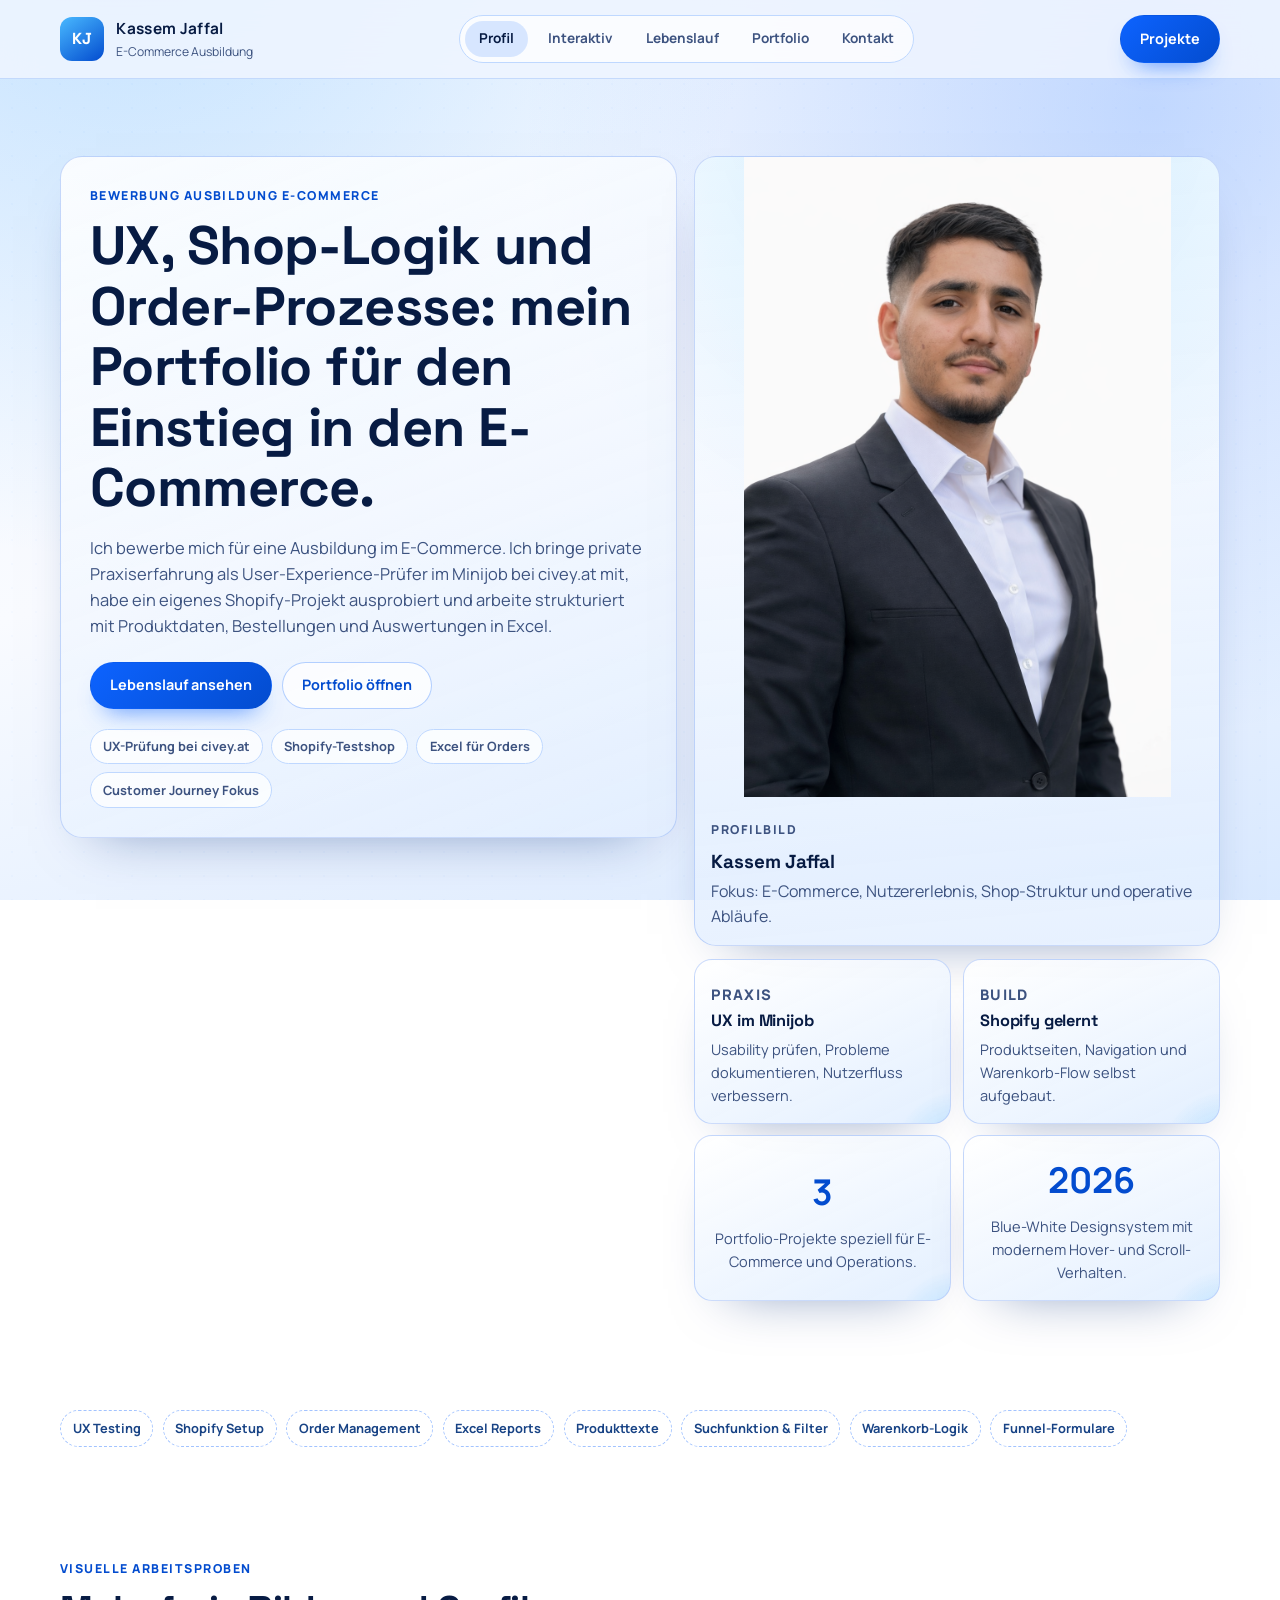
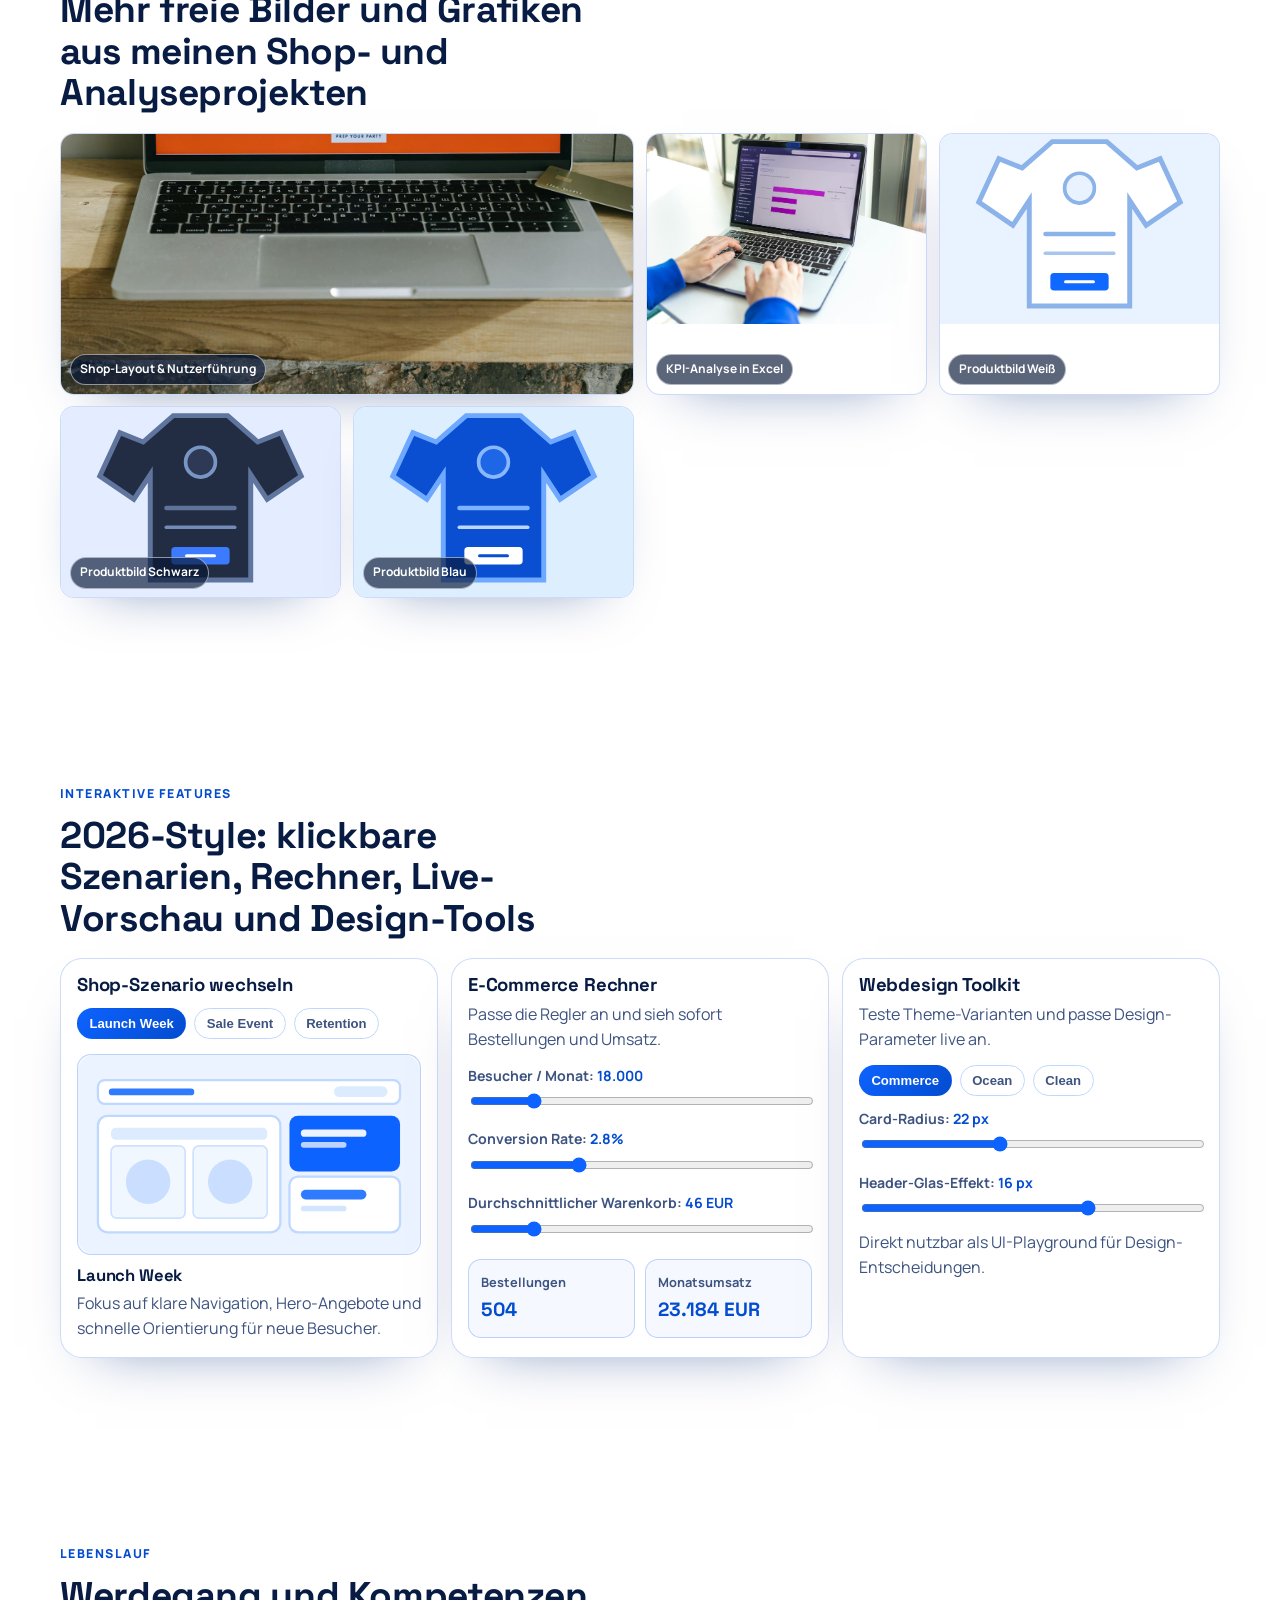
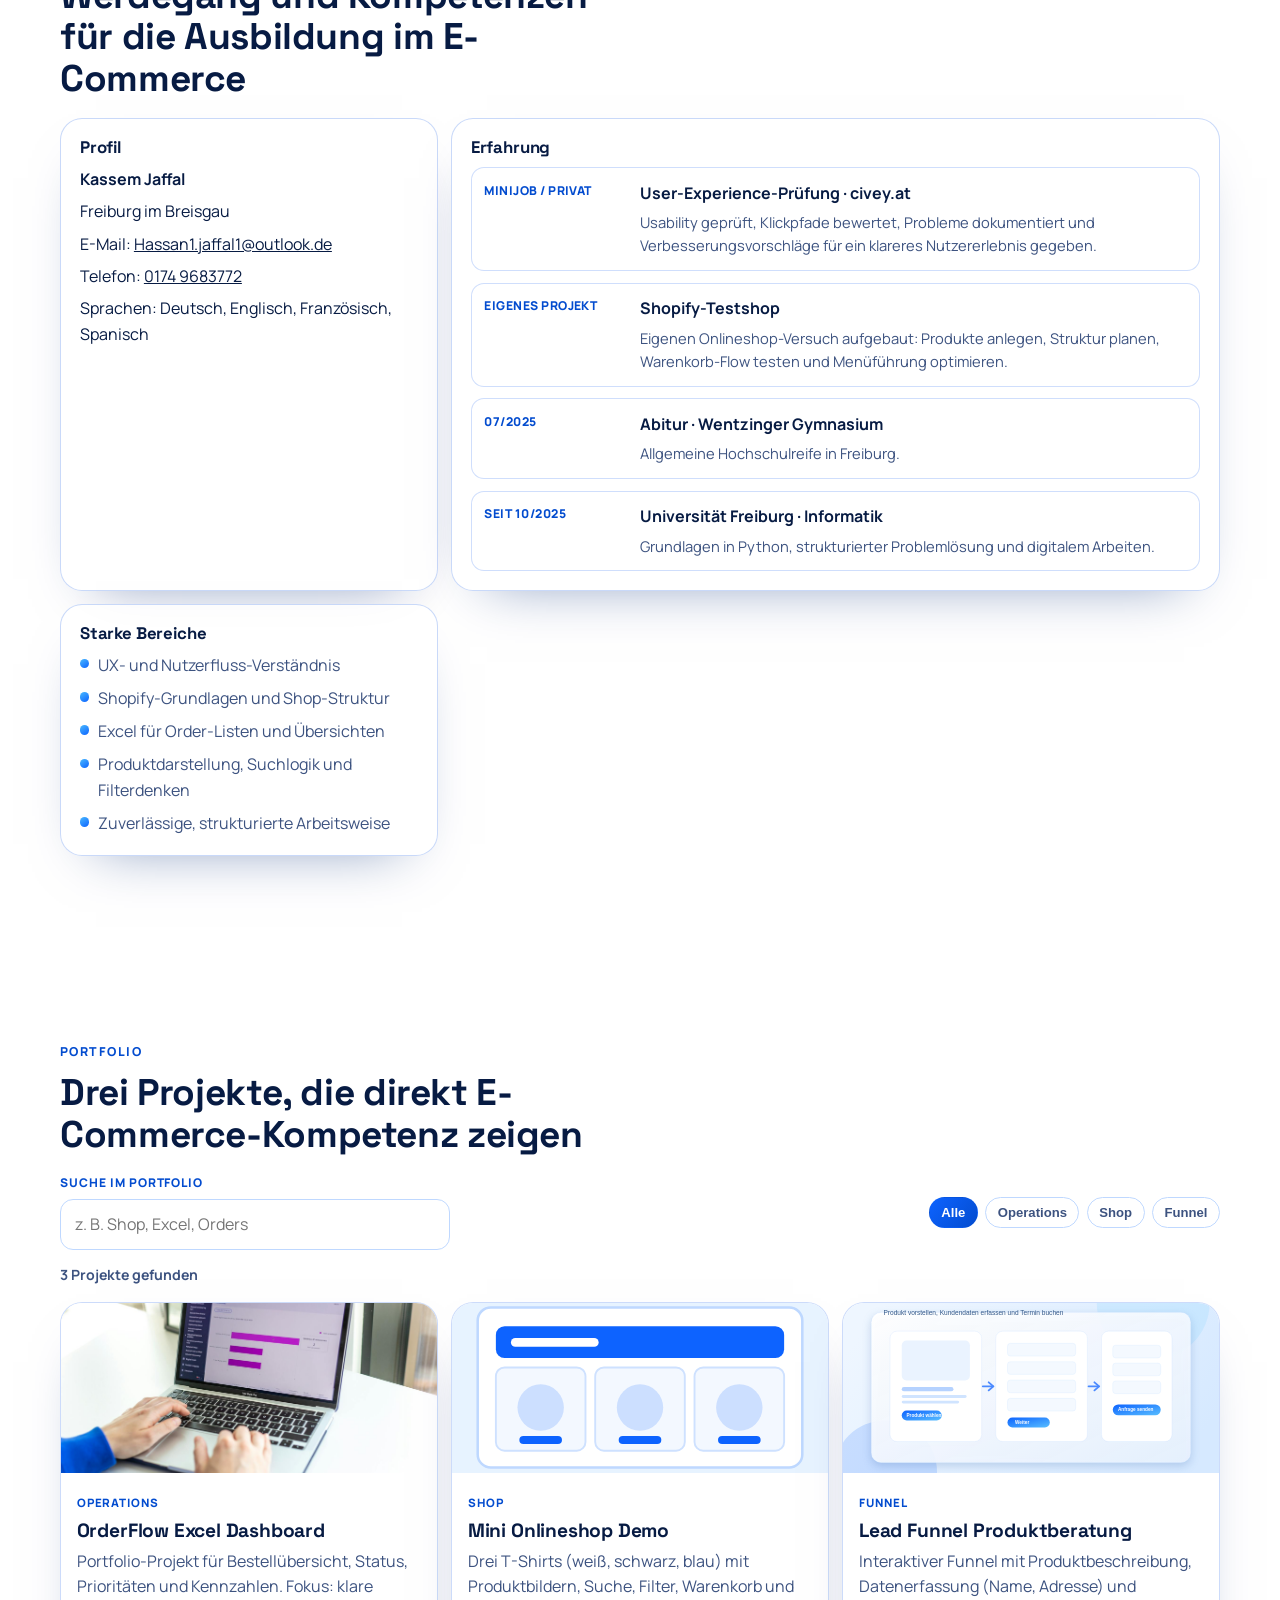
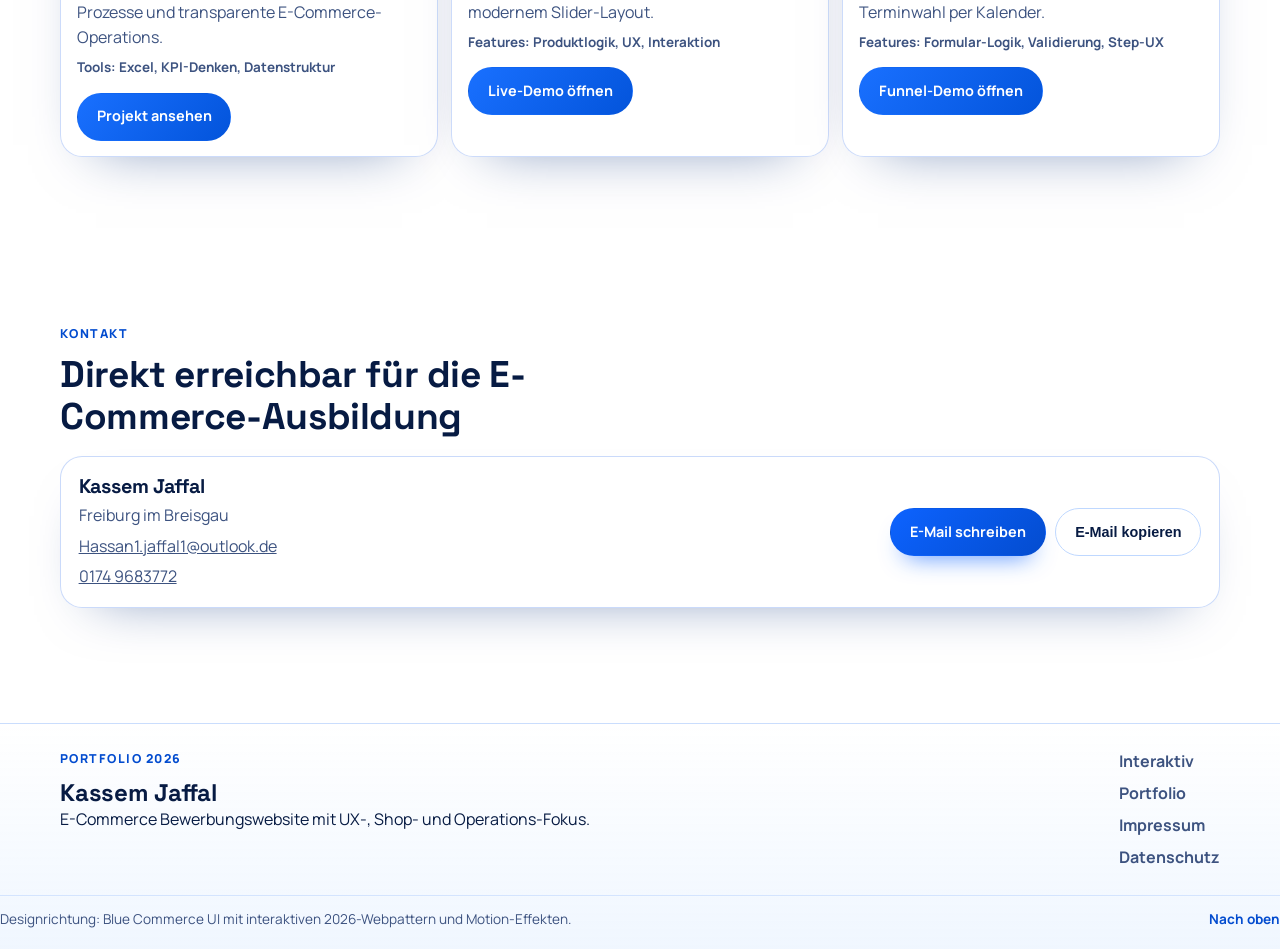
==== commit e38e0ee4: "feat: remove legacy shop overlay and add funnel demo with design toolkit" ====
--- a/index.html
+++ b/index.html
@@ -14,7 +14,7 @@
       href="https://fonts.googleapis.com/css2?family=Manrope:wght@400;500;600;700;800&family=Space+Grotesk:wght@500;700&display=swap"
       rel="stylesheet"
     />
-    <link rel="stylesheet" href="styles.css" />
+    <link rel="stylesheet" href="styles.css?v=20260305-3" />
   </head>
   <body>
     <div class="scroll-progress" id="scrollProgress"></div>
@@ -86,11 +86,11 @@
               <article class="bento-card" data-spotlight data-tilt>
                 <p class="bento-card__kicker">Build</p>
                 <h3>Shopify gelernt</h3>
-                <p>Produktseiten, Navigation und Checkout-Flow selbst aufgebaut.</p>
+                <p>Produktseiten, Navigation und Warenkorb-Flow selbst aufgebaut.</p>
               </article>
 
               <article class="bento-card bento-card--metric" data-spotlight data-tilt>
-                <strong data-count="2">2</strong>
+                <strong data-count="3">3</strong>
                 <p>Portfolio-Projekte speziell für E-Commerce und Operations.</p>
               </article>
 
@@ -112,7 +112,7 @@
           <span>Produkttexte</span>
           <span>Suchfunktion &amp; Filter</span>
           <span>Warenkorb-Logik</span>
-          <span>Checkout Flow</span>
+          <span>Funnel-Formulare</span>
         </div>
       </section>
 
@@ -152,7 +152,7 @@
         <div class="container">
           <div class="section-heading">
             <p class="eyebrow">Interaktive Features</p>
-            <h2>2026-Style: klickbare Szenarien, Rechner und Live-Vorschau</h2>
+            <h2>2026-Style: klickbare Szenarien, Rechner, Live-Vorschau und Design-Tools</h2>
           </div>
 
           <div class="interactive-grid">
@@ -202,6 +202,29 @@
                   <strong id="revenueOutput">23.184 EUR</strong>
                 </article>
               </div>
+            </article>
+
+            <article class="interactive-card" data-spotlight data-tilt>
+              <h3>Webdesign Toolkit</h3>
+              <p class="interactive-note">Teste Theme-Varianten und passe Design-Parameter live an.</p>
+
+              <div class="scenario-tabs" role="group" aria-label="Theme Auswahl">
+                <button class="chip is-active" type="button" data-theme="commerce">Commerce</button>
+                <button class="chip" type="button" data-theme="ocean">Ocean</button>
+                <button class="chip" type="button" data-theme="clean">Clean</button>
+              </div>
+
+              <div class="range-group">
+                <label for="radiusRange">Card-Radius: <strong id="radiusValue">22 px</strong></label>
+                <input id="radiusRange" type="range" min="14" max="34" step="1" value="22" />
+              </div>
+
+              <div class="range-group">
+                <label for="blurRange">Header-Glas-Effekt: <strong id="blurValue">16 px</strong></label>
+                <input id="blurRange" type="range" min="0" max="24" step="1" value="16" />
+              </div>
+
+              <p class="interactive-note">Direkt nutzbar als UI-Playground für Design-Entscheidungen.</p>
             </article>
           </div>
         </div>
@@ -238,7 +261,7 @@
                   <span class="timeline-item__date">Eigenes Projekt</span>
                   <div>
                     <strong>Shopify-Testshop</strong>
-                    <p>Eigenen Onlineshop-Versuch aufgebaut: Produkte anlegen, Struktur planen, Checkout-Flow testen und Menüführung optimieren.</p>
+                    <p>Eigenen Onlineshop-Versuch aufgebaut: Produkte anlegen, Struktur planen, Warenkorb-Flow testen und Menüführung optimieren.</p>
                   </div>
                 </article>
                 <article class="timeline-item">
@@ -276,7 +299,7 @@
         <div class="container">
           <div class="section-heading">
             <p class="eyebrow">Portfolio</p>
-            <h2>Zwei Projekte, die direkt E-Commerce-Kompetenz zeigen</h2>
+            <h2>Drei Projekte, die direkt E-Commerce-Kompetenz zeigen</h2>
           </div>
 
           <div class="portfolio-toolbar">
@@ -294,10 +317,11 @@
               <button class="chip is-active" type="button" data-filter="all">Alle</button>
               <button class="chip" type="button" data-filter="operations">Operations</button>
               <button class="chip" type="button" data-filter="shop">Shop</button>
-            </div>
-          </div>
-
-          <p class="results-copy" id="portfolioResultCount">2 Projekte gefunden</p>
+              <button class="chip" type="button" data-filter="funnel">Funnel</button>
+            </div>
+          </div>
+
+          <p class="results-copy" id="portfolioResultCount">3 Projekte gefunden</p>
 
           <div class="portfolio-grid" id="portfolioGrid">
             <article
@@ -347,6 +371,30 @@
                 </div>
               </div>
             </article>
+
+            <article
+              class="portfolio-card"
+              data-category="funnel"
+              data-search="funnel formular kalender termin name adresse lead produktberatung ecommerce"
+              data-spotlight
+              data-tilt
+            >
+              <div class="portfolio-card__media" aria-hidden="true">
+                <img src="assets/funnel-flow.svg" alt="" loading="lazy" />
+              </div>
+              <div class="portfolio-card__body">
+                <span class="portfolio-card__tag">Funnel</span>
+                <h3>Lead Funnel Produktberatung</h3>
+                <p>
+                  Interaktiver Funnel mit Produktbeschreibung, Datenerfassung
+                  (Name, Adresse) und Terminwahl per Kalender.
+                </p>
+                <p class="portfolio-card__meta">Features: Formular-Logik, Validierung, Step-UX</p>
+                <div class="portfolio-card__actions">
+                  <a class="button button--card" href="projects/funnel-demo.html">Funnel-Demo öffnen</a>
+                </div>
+              </div>
+            </article>
           </div>
 
           <p class="empty-state" id="portfolioEmptyState" hidden>Keine Projekte passen zur aktuellen Suche.</p>
@@ -402,6 +450,6 @@
 
     <div class="copy-toast" id="copyToast" hidden>E-Mail-Adresse kopiert</div>
 
-    <script src="main.js"></script>
+    <script src="main.js?v=20260305-3"></script>
   </body>
 </html>
--- a/styles.css
+++ b/styles.css
@@ -13,6 +13,7 @@
   --primary-soft: #49b9ff;
   --radius: 22px;
   --radius-sm: 14px;
+  --frost-blur: 16px;
   --shadow: 0 24px 56px -36px rgba(5, 43, 120, 0.55);
   --container: min(1160px, calc(100% - 2.4rem));
 }
@@ -93,7 +94,7 @@
   top: 0;
   z-index: 70;
   border-bottom: 1px solid rgba(124, 169, 245, 0.36);
-  backdrop-filter: blur(16px);
+  backdrop-filter: blur(var(--frost-blur));
   background: rgba(239, 245, 255, 0.86);
 }
 
@@ -283,16 +284,17 @@
 .portrait-card {
   border: 1px solid rgba(107, 151, 239, 0.36);
   border-radius: var(--radius);
-  background: rgba(255, 255, 255, 0.88);
+  background: linear-gradient(175deg, rgba(255, 255, 255, 0.92), rgba(226, 238, 255, 0.82));
   box-shadow: var(--shadow);
   overflow: hidden;
 }
 
 .portrait-card img {
   width: 100%;
-  height: 280px;
-  object-fit: cover;
+  height: clamp(360px, 52vw, 640px);
+  object-fit: contain;
   object-position: center top;
+  background: radial-gradient(circle at 50% -10%, rgba(73, 185, 255, 0.25), transparent 62%);
 }
 
 .portrait-card > div {
@@ -443,7 +445,7 @@
 
 .interactive-grid {
   display: grid;
-  grid-template-columns: 1fr 1fr;
+  grid-template-columns: repeat(auto-fit, minmax(280px, 1fr));
   gap: 0.8rem;
 }
 
@@ -695,7 +697,7 @@
 .portfolio-grid {
   margin-top: 0.96rem;
   display: grid;
-  grid-template-columns: repeat(2, minmax(0, 1fr));
+  grid-template-columns: repeat(3, minmax(0, 1fr));
   gap: 0.85rem;
 }
 
@@ -922,7 +924,7 @@
   }
 
   .portfolio-grid {
-    grid-template-columns: 1fr;
+    grid-template-columns: repeat(2, minmax(0, 1fr));
   }
 
   .contact-panel,
@@ -958,6 +960,10 @@
     grid-template-columns: 1fr;
   }
 
+  .portrait-card img {
+    height: 420px;
+  }
+
   .timeline-item {
     grid-template-columns: 1fr;
   }
@@ -967,6 +973,10 @@
   }
 
   .image-gallery {
+    grid-template-columns: 1fr;
+  }
+
+  .portfolio-grid {
     grid-template-columns: 1fr;
   }
 
